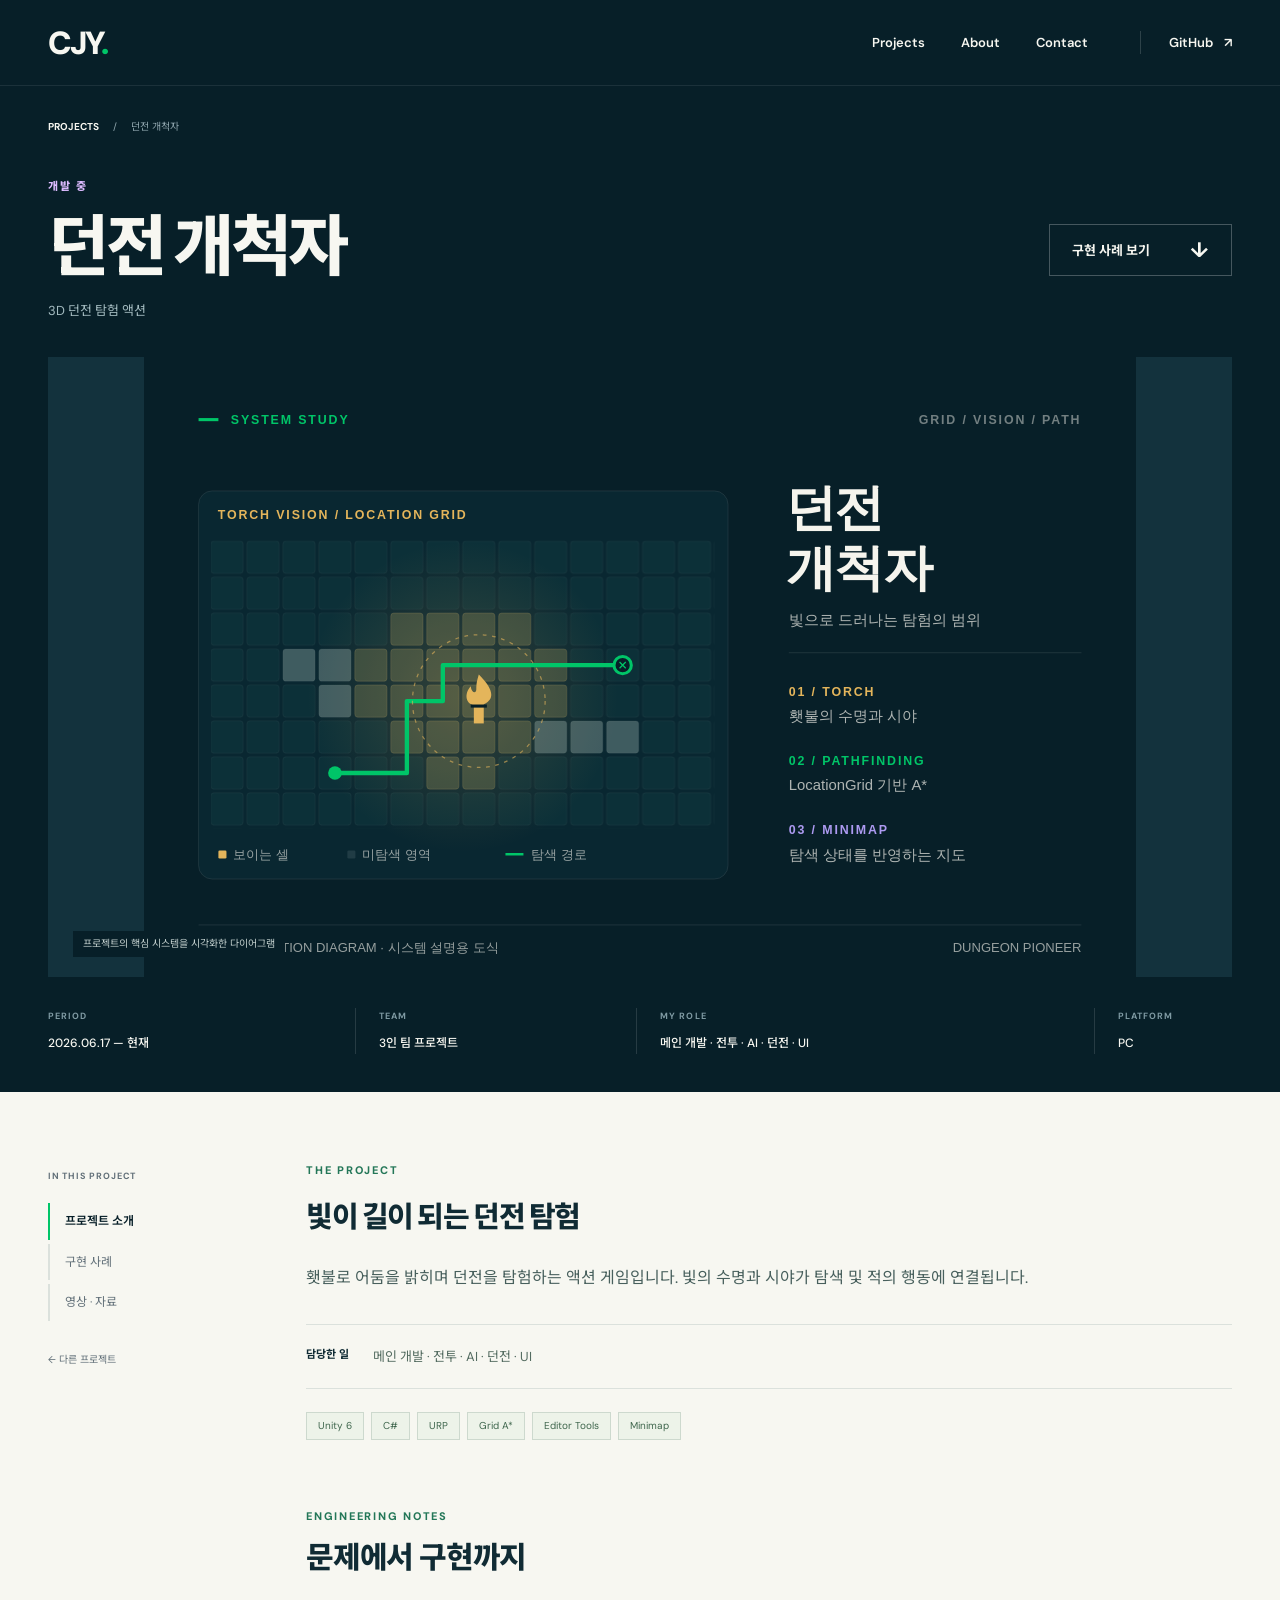
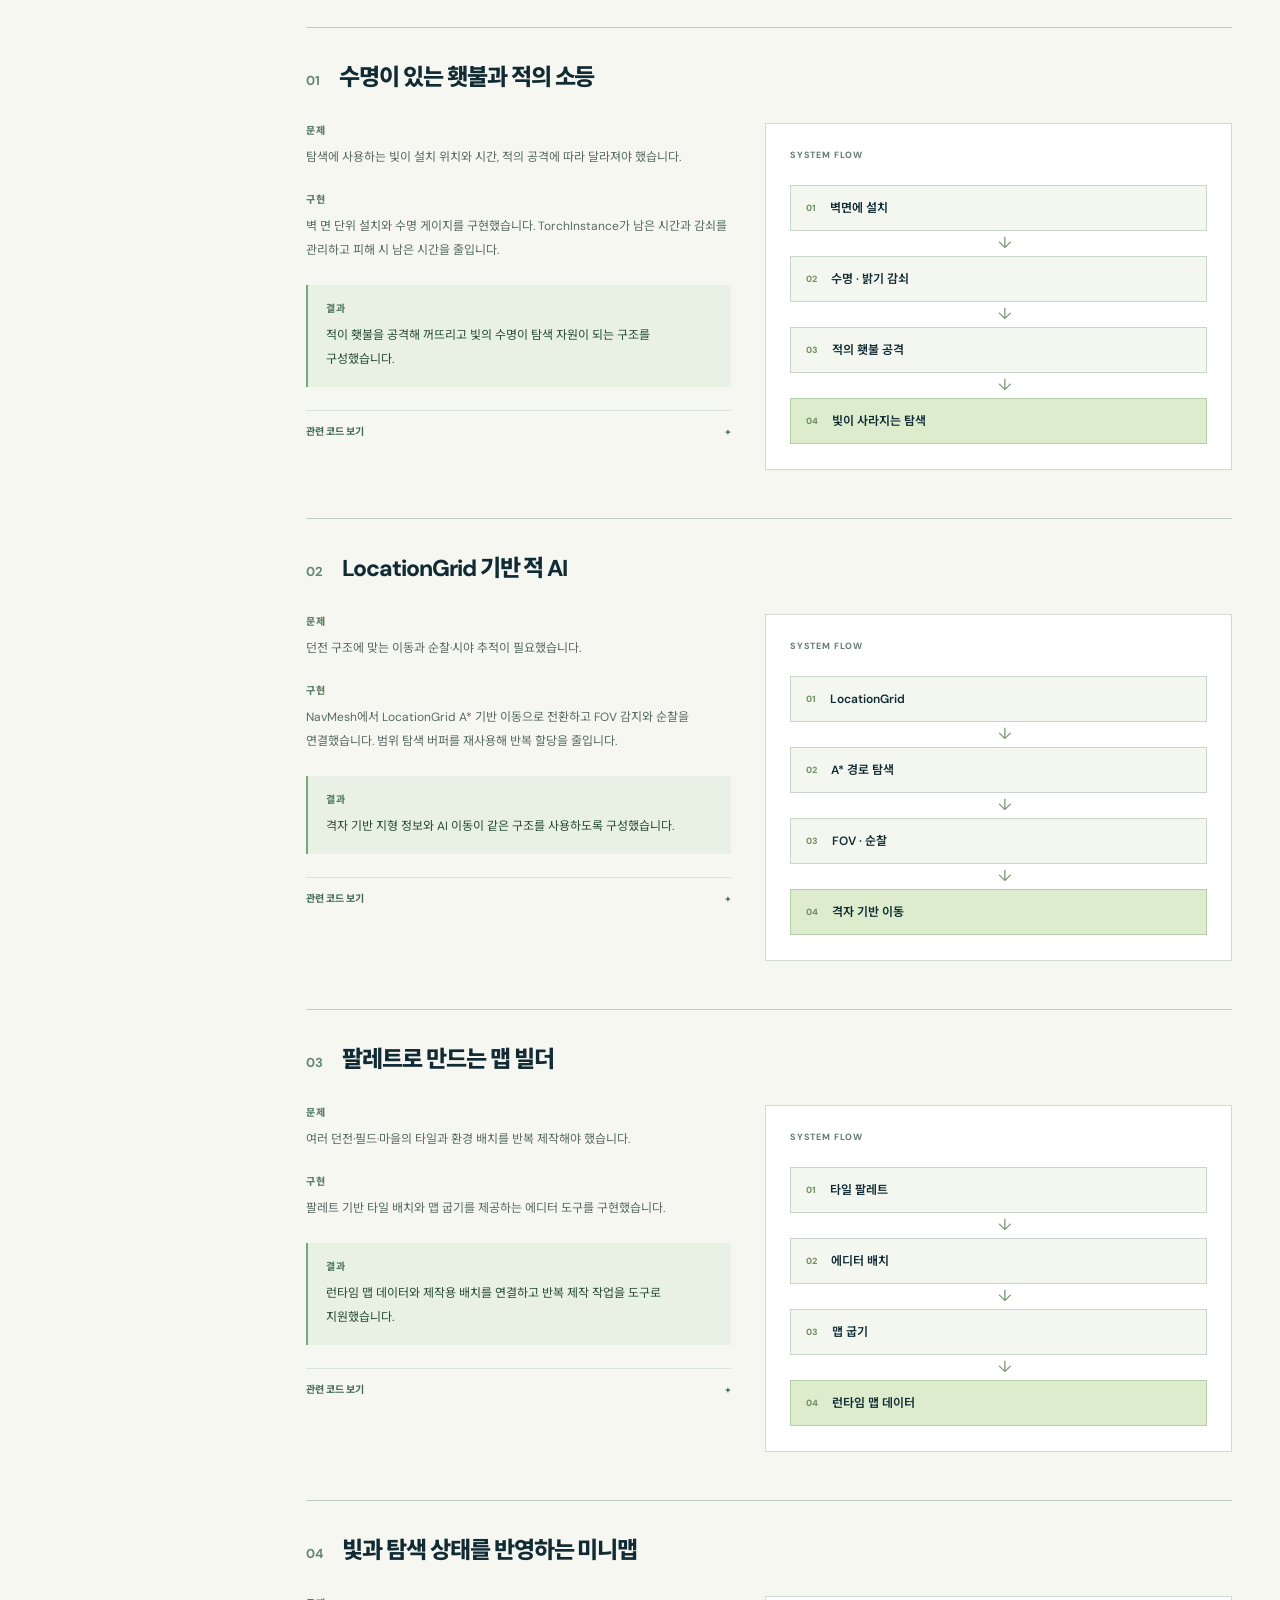
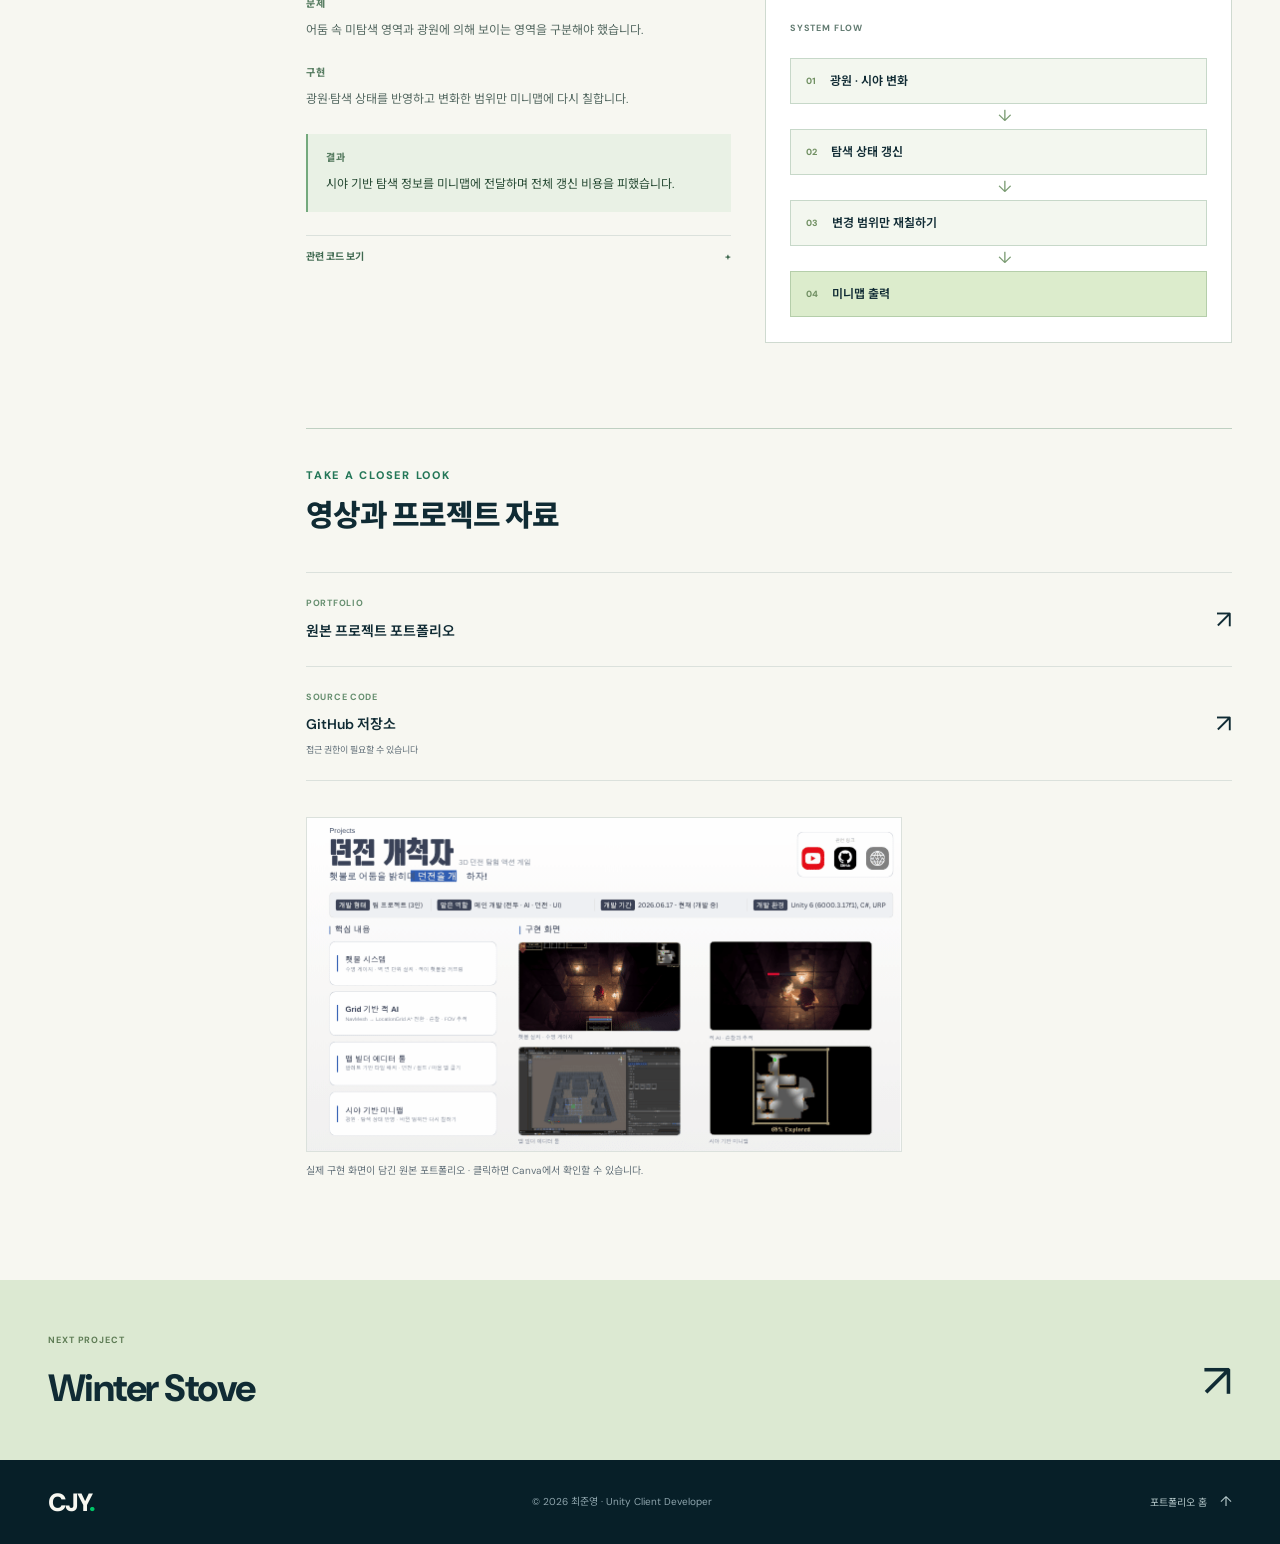
==== projects/dungeon-pioneer.html @ 2d763323 "Publish game client developer portfolio" ====
<!doctype html>
<html lang="ko"><head><meta charset="utf-8"><meta name="viewport" content="width=device-width, initial-scale=1"><meta name="theme-color" content="#071f28"><meta name="description" content="횃불로 어둠을 밝히며 던전을 탐험하는 액션 게임입니다. 빛의 수명과 시야가 탐색 및 적의 행동에 연결됩니다."><title>던전 개척자 · 최준영</title><link rel="icon" type="image/svg+xml" href="../assets/favicon.svg"><link rel="preconnect" href="https://fonts.googleapis.com"><link rel="preconnect" href="https://fonts.gstatic.com" crossorigin><link href="https://fonts.googleapis.com/css2?family=DM+Sans:wght@400;500;600;700;800;900&family=Noto+Sans+KR:wght@400;500;600;700;800;900&display=swap" rel="stylesheet"><link rel="stylesheet" href="../project-detail.css?v=20261012"><script src="../project-detail.js?v=20261012" defer></script></head><body id="top" class="detail-page" style="--project-accent:#ddbbff"><a class="skip-link" href="#main">본문으로 바로가기</a><header class="site-header"><div class="shell header-inner"><a class="brand" href="../index.html" aria-label="최준영 포트폴리오 홈">CJY<span>.</span></a><button class="menu-toggle" aria-label="메뉴 열기" aria-expanded="false" aria-controls="site-nav"><span></span><span></span></button><nav id="site-nav" aria-label="주 메뉴"><a href="../index.html#projects">Projects</a><a href="../index.html#about">About</a><a href="../index.html#contact">Contact</a><a class="nav-external" href="https://github.com/chlwnsdud2025" target="_blank" rel="noopener noreferrer">GitHub <span aria-hidden="true">↗</span></a></nav></div></header><main id="main"><section class="detail-hero"><div class="shell"><div class="breadcrumb"><a href="../index.html#projects">PROJECTS</a><span>/</span><span>던전 개척자</span></div><div class="detail-hero-heading"><div><p class="eyebrow">개발 중</p><h1>던전 개척자</h1><p>3D 던전 탐험 액션</p></div><a class="button button-outline" href="#implementation">구현 사례 보기 <span aria-hidden="true">↓</span></a></div><figure class="detail-system-poster"><img src="../media/projects/dungeon-pioneer/poster.svg" alt="던전 개척자 구현 구조 다이어그램" width="1600" height="1000"><figcaption>프로젝트의 핵심 시스템을 시각화한 다이어그램</figcaption></figure><div class="project-facts"><div><span>PERIOD</span><strong>2026.06.17 — 현재</strong></div><div><span>TEAM</span><strong>3인 팀 프로젝트</strong></div><div><span>MY ROLE</span><strong>메인 개발 · 전투 · AI · 던전 · UI</strong></div><div><span>PLATFORM</span><strong>PC</strong></div></div></div></section>
<div class="shell detail-layout"><aside class="detail-toc"><span>IN THIS PROJECT</span><nav aria-label="프로젝트 목차"><a href="#overview">프로젝트 소개</a><a href="#implementation">구현 사례</a><a href="#resources">영상 · 자료</a></nav><a class="toc-home" href="../index.html#projects">← 다른 프로젝트</a></aside><div class="detail-body"><section class="overview" id="overview"><p class="eyebrow">THE PROJECT</p><h2>빛이 길이 되는 던전 탐험</h2><p class="overview-lead">횃불로 어둠을 밝히며 던전을 탐험하는 액션 게임입니다. 빛의 수명과 시야가 탐색 및 적의 행동에 연결됩니다.</p><div class="overview-role"><span>담당한 일</span><p>메인 개발 · 전투 · AI · 던전 · UI</p></div><div class="tags"><span>Unity 6</span><span>C#</span><span>URP</span><span>Grid A*</span><span>Editor Tools</span><span>Minimap</span></div></section><section id="implementation" class="implementation"><div class="detail-section-title"><p class="eyebrow">ENGINEERING NOTES</p><h2>문제에서 구현까지</h2></div><article class="case-study" id="case-1"><div class="case-heading"><span class="case-number">01</span><h3>수명이 있는 횃불과 적의 소등</h3></div><div class="case-grid"><div class="case-copy"><div><span class="small-heading">문제</span><p>탐색에 사용하는 빛이 설치 위치와 시간, 적의 공격에 따라 달라져야 했습니다.</p></div><div><span class="small-heading">구현</span><p>벽 면 단위 설치와 수명 게이지를 구현했습니다. TorchInstance가 남은 시간과 감쇠를 관리하고 피해 시 남은 시간을 줄입니다.</p></div><div class="case-result"><span class="small-heading">결과</span><p>적이 횃불을 공격해 꺼뜨리고 빛의 수명이 탐색 자원이 되는 구조를 구성했습니다.</p></div><details class="code-sources"><summary>관련 코드 보기 <span>+</span></summary><div><a href="https://github.com/hjune87/Project-DP/blob/main/Project%20DP/Assets/Scripts/Map/TorchInstance.cs" target="_blank" rel="noopener noreferrer">TorchInstance.cs ↗</a><a href="https://github.com/hjune87/Project-DP/blob/main/Project%20DP/Assets/Scripts/Player/State/PlaceTorchState_Player.cs" target="_blank" rel="noopener noreferrer">PlaceTorchState_Player.cs ↗</a><a href="https://github.com/hjune87/Project-DP/blob/main/Project%20DP/Assets/Scripts/UI/Components/TorchGauge.cs" target="_blank" rel="noopener noreferrer">TorchGauge.cs ↗</a></div><p>저장소 접근 권한이 필요할 수 있습니다.</p></details></div><div class="case-visual"><div class="flow-diagram"><span class="diagram-label">SYSTEM FLOW</span><ol><li><span>01</span><strong>벽면에 설치</strong></li><li><span>02</span><strong>수명 · 밝기 감쇠</strong></li><li><span>03</span><strong>적의 횃불 공격</strong></li><li><span>04</span><strong>빛이 사라지는 탐색</strong></li></ol></div></div></div></article><article class="case-study" id="case-2"><div class="case-heading"><span class="case-number">02</span><h3>LocationGrid 기반 적 AI</h3></div><div class="case-grid"><div class="case-copy"><div><span class="small-heading">문제</span><p>던전 구조에 맞는 이동과 순찰·시야 추적이 필요했습니다.</p></div><div><span class="small-heading">구현</span><p>NavMesh에서 LocationGrid A* 기반 이동으로 전환하고 FOV 감지와 순찰을 연결했습니다. 범위 탐색 버퍼를 재사용해 반복 할당을 줄입니다.</p></div><div class="case-result"><span class="small-heading">결과</span><p>격자 기반 지형 정보와 AI 이동이 같은 구조를 사용하도록 구성했습니다.</p></div><details class="code-sources"><summary>관련 코드 보기 <span>+</span></summary><div><a href="https://github.com/hjune87/Project-DP/blob/main/Project%20DP/Assets/Scripts/World/Grid/LocationGrid.cs" target="_blank" rel="noopener noreferrer">LocationGrid.cs ↗</a><a href="https://github.com/hjune87/Project-DP/blob/main/Project%20DP/Assets/Scripts/Actor/GridMover.cs" target="_blank" rel="noopener noreferrer">GridMover.cs ↗</a><a href="https://github.com/hjune87/Project-DP/blob/main/Project%20DP/Assets/Scripts/Actor/GridSearch.cs" target="_blank" rel="noopener noreferrer">GridSearch.cs ↗</a></div><p>저장소 접근 권한이 필요할 수 있습니다.</p></details></div><div class="case-visual"><div class="flow-diagram"><span class="diagram-label">SYSTEM FLOW</span><ol><li><span>01</span><strong>LocationGrid</strong></li><li><span>02</span><strong>A* 경로 탐색</strong></li><li><span>03</span><strong>FOV · 순찰</strong></li><li><span>04</span><strong>격자 기반 이동</strong></li></ol></div></div></div></article><article class="case-study" id="case-3"><div class="case-heading"><span class="case-number">03</span><h3>팔레트로 만드는 맵 빌더</h3></div><div class="case-grid"><div class="case-copy"><div><span class="small-heading">문제</span><p>여러 던전·필드·마을의 타일과 환경 배치를 반복 제작해야 했습니다.</p></div><div><span class="small-heading">구현</span><p>팔레트 기반 타일 배치와 맵 굽기를 제공하는 에디터 도구를 구현했습니다.</p></div><div class="case-result"><span class="small-heading">결과</span><p>런타임 맵 데이터와 제작용 배치를 연결하고 반복 제작 작업을 도구로 지원했습니다.</p></div><details class="code-sources"><summary>관련 코드 보기 <span>+</span></summary><div><a href="https://github.com/hjune87/Project-DP/blob/main/Project%20DP/Assets/Editor/MapBuilderEditor.cs" target="_blank" rel="noopener noreferrer">MapBuilderEditor.cs ↗</a><a href="https://github.com/hjune87/Project-DP/blob/main/Project%20DP/Assets/Scripts/Map/Builder/MapBuilder.cs" target="_blank" rel="noopener noreferrer">MapBuilder.cs ↗</a></div><p>저장소 접근 권한이 필요할 수 있습니다.</p></details></div><div class="case-visual"><div class="flow-diagram"><span class="diagram-label">SYSTEM FLOW</span><ol><li><span>01</span><strong>타일 팔레트</strong></li><li><span>02</span><strong>에디터 배치</strong></li><li><span>03</span><strong>맵 굽기</strong></li><li><span>04</span><strong>런타임 맵 데이터</strong></li></ol></div></div></div></article><article class="case-study" id="case-4"><div class="case-heading"><span class="case-number">04</span><h3>빛과 탐색 상태를 반영하는 미니맵</h3></div><div class="case-grid"><div class="case-copy"><div><span class="small-heading">문제</span><p>어둠 속 미탐색 영역과 광원에 의해 보이는 영역을 구분해야 했습니다.</p></div><div><span class="small-heading">구현</span><p>광원·탐색 상태를 반영하고 변화한 범위만 미니맵에 다시 칠합니다.</p></div><div class="case-result"><span class="small-heading">결과</span><p>시야 기반 탐색 정보를 미니맵에 전달하며 전체 갱신 비용을 피했습니다.</p></div><details class="code-sources"><summary>관련 코드 보기 <span>+</span></summary><div><a href="https://github.com/hjune87/Project-DP/blob/main/Project%20DP/Assets/Scripts/Core/MinimapVisionMap.cs" target="_blank" rel="noopener noreferrer">MinimapVisionMap.cs ↗</a><a href="https://github.com/hjune87/Project-DP/blob/main/Project%20DP/Assets/Scripts/Core/MinimapImageProcessing.cs" target="_blank" rel="noopener noreferrer">MinimapImageProcessing.cs ↗</a><a href="https://github.com/hjune87/Project-DP/blob/main/Project%20DP/Assets/Scripts/Core/MinimapManager.cs" target="_blank" rel="noopener noreferrer">MinimapManager.cs ↗</a><a href="https://github.com/hjune87/Project-DP/blob/main/Project%20DP/Assets/Scripts/TorchFOV.cs" target="_blank" rel="noopener noreferrer">TorchFOV.cs ↗</a></div><p>저장소 접근 권한이 필요할 수 있습니다.</p></details></div><div class="case-visual"><div class="flow-diagram"><span class="diagram-label">SYSTEM FLOW</span><ol><li><span>01</span><strong>광원 · 시야 변화</strong></li><li><span>02</span><strong>탐색 상태 갱신</strong></li><li><span>03</span><strong>변경 범위만 재칠하기</strong></li><li><span>04</span><strong>미니맵 출력</strong></li></ol></div></div></div></article></section><section class="resources" id="resources"><div class="detail-section-title"><p class="eyebrow">TAKE A CLOSER LOOK</p><h2>영상과 프로젝트 자료</h2></div><div class="resource-list"><a class="resource-link" href="https://www.canva.com/d/mzu8Fvwvj8IVG7d" target="_blank" rel="noopener noreferrer"><span><small>PORTFOLIO</small>원본 프로젝트 포트폴리오</span><b aria-hidden="true">↗</b></a><a class="resource-link" href="https://github.com/hjune87/Project-DP" target="_blank" rel="noopener noreferrer"><span><small>SOURCE CODE</small>GitHub 저장소 <em>접근 권한이 필요할 수 있습니다</em></span><b aria-hidden="true">↗</b></a></div><figure class="portfolio-original"><a href="https://www.canva.com/d/mzu8Fvwvj8IVG7d" target="_blank" rel="noopener noreferrer"><img src="../media/projects/dungeon-pioneer/portfolio-page.png" alt="던전 개척자 원본 포트폴리오의 실제 구현 화면과 설명" width="596" height="335" loading="lazy"></a><figcaption>실제 구현 화면이 담긴 원본 포트폴리오 · 클릭하면 Canva에서 확인할 수 있습니다.</figcaption></figure></section></div></div><a class="next-project" href="winter-stove.html"><div class="shell"><span>NEXT PROJECT</span><h2>Winter Stove</h2><span class="next-arrow" aria-hidden="true">↗</span></div></a></main><footer class="footer"><div class="shell footer-inner"><a class="brand" href="../index.html">CJY<span>.</span></a><span>© 2026 최준영 · Unity Client Developer</span><a href="../index.html">포트폴리오 홈 <span aria-hidden="true">↑</span></a></div></footer></body></html>
---- project-detail.css ----
@charset "UTF-8";
:root{--navy:#071f28;--green:#00c568;--lime:#c5e976;--paper:#f7f7f1;--ink:#102b34;--muted:#627079;--line:#dbe1dc;--project-accent:var(--green);--font:'DM Sans','Noto Sans KR',sans-serif}
*{box-sizing:border-box}html{scroll-behavior:smooth;scroll-padding-top:100px}body{margin:0;color:var(--ink);background:var(--paper);font:400 15px/1.8 var(--font);-webkit-font-smoothing:antialiased}a{color:inherit;text-decoration:none}button,input{font:inherit}button,a,input{touch-action:manipulation}button{cursor:pointer}img,video{display:block;max-width:100%}figure,p,h1,h2,h3,h4{margin:0}ul,ol{margin:0;padding:0;list-style:none}em{font-style:normal}::selection{color:var(--navy);background:var(--lime)}:focus-visible{outline:3px solid var(--green);outline-offset:5px}section[id],article[id]{scroll-margin-top:108px}.shell{width:min(1320px,calc(100% - 96px));margin:auto}.eyebrow{font-size:11px;font-weight:800;letter-spacing:.16em;line-height:1.5}.small-heading{display:block;font-size:11px;line-height:1.6;font-weight:800;letter-spacing:.07em}.skip-link{position:fixed;z-index:100;top:12px;left:12px;background:var(--green);color:var(--navy);padding:12px 20px;transform:translateY(-160%)}.skip-link:focus{transform:none}
.site-header{height:86px;background:var(--navy);color:var(--paper);position:sticky;top:0;z-index:30;border-bottom:1px solid #ffffff15}.header-inner{height:100%;display:flex;align-items:center;justify-content:space-between}.brand{font-size:32px;line-height:1;font-weight:900;letter-spacing:-2px}.brand span{color:var(--green)}#site-nav{display:flex;gap:36px;align-items:center}#site-nav a{font-size:13px;font-weight:600;transition:color .2s}#site-nav a:hover{color:var(--lime)}#site-nav .nav-external{margin-left:16px;padding-left:28px;border-left:1px solid #ffffff28}.nav-external span{margin-left:8px}.menu-toggle{display:none;background:none;border:0;width:42px;height:42px;padding:10px}.menu-toggle span{height:2px;background:var(--paper);display:block;margin:6px 0}
.hero{color:var(--paper);background:var(--navy);padding:76px 0 0;position:relative;overflow:hidden}.hero:before{content:'';width:480px;height:480px;position:absolute;left:-380px;top:90px;border:1px solid #00c56825;border-radius:50%;box-shadow:0 0 0 60px #00c56805,0 0 0 120px #00c56804;pointer-events:none}.hero-grid{position:relative;display:grid;grid-template-columns:.88fr 1.12fr;gap:60px;align-items:center}.hero-copy>.eyebrow{display:flex;gap:11px;align-items:center;color:#b9c8ca}.live-dot{display:inline-block;width:6px;height:6px;background:var(--green);border-radius:50%;box-shadow:0 0 0 4px #00c56812}.hero h1{font-size:clamp(36px,3.6vw,56px);line-height:1.32;font-weight:800;letter-spacing:-.065em;margin-top:28px;white-space:nowrap}.hero h1 em{color:var(--lime)}.hero-description{font-size:15px;line-height:1.9;color:#afc2c5;margin-top:28px}.button{display:inline-flex;justify-content:space-between;gap:40px;align-items:center;min-height:52px;font-size:13px;font-weight:700;padding:12px 22px;transition:background .2s,color .2s,transform .2s}.button:hover{transform:translateY(-2px)}.button span{font-size:21px;line-height:1}.button-green{background:var(--green);color:var(--navy)}.button-green:hover{background:var(--lime)}.button-outline{border:1px solid #ffffff40;color:var(--paper)}.button-outline:hover{background:#ffffff10}.hero .button{margin-top:32px}.hero-signature{display:flex;align-items:center;gap:22px;margin-top:40px;color:#90a6ad}.hero-signature strong{font-size:14px;font-weight:600;color:#e5ece8}.hero-signature strong span{font-size:9px;letter-spacing:.12em;font-weight:500;display:block;color:#90a6ad}.hero-signature>span{font-size:11px;border-left:1px solid #ffffff25;padding-left:22px}.hero-showreel{min-width:0}.reel-top,.reel-bottom{display:flex;justify-content:space-between;gap:14px;font-size:10px;font-weight:600;letter-spacing:.08em;color:#aac0c3}.reel-top{margin-bottom:14px}.reel-top>span:first-child{color:var(--paper);display:flex;gap:8px;align-items:center}.reel-top>span:first-child:before{content:'';height:5px;width:5px;background:var(--green)}.video-player{position:relative;background:#061820;aspect-ratio:16/9;overflow:hidden}.video-player video{width:100%;height:100%;object-fit:contain}.hero-showreel .video-player{outline:1px solid #ffffff18;box-shadow:0 25px 75px #00000024}.reel-bottom{margin-top:15px;letter-spacing:.04em;align-items:center;flex-wrap:wrap}.reel-duration{font-size:12px;color:var(--paper);font-variant-numeric:tabular-nums}.reel-duration>span{font-size:9px;color:#8aa3ab;margin-left:7px}.reel-legend{display:flex;align-items:center;gap:7px;font-size:9px;letter-spacing:0}.reel-legend i{width:4px;height:4px;border-radius:50%;background:var(--lime)}.reel-legend i:nth-of-type(2){background:#ffc16e;margin-left:5px}.reel-legend i:nth-of-type(3){background:#f69e82;margin-left:5px}.hero-foot{display:flex;justify-content:space-between;align-items:center;margin-top:65px;padding:24px 0;border-top:1px solid #ffffff17;font-size:9px;font-weight:700;letter-spacing:.15em;color:#8aa3ab}.hero-foot a{color:#b2c2c4}.hero-foot a span{font-size:16px;margin-left:15px}.video-fallback{position:absolute;left:24px;right:24px;bottom:35px;background:var(--navy);color:var(--paper);padding:16px;font-size:13px}.video-fallback a{text-decoration:underline}
.section{padding:108px 0}.section-heading{display:flex;align-items:flex-end;justify-content:space-between;gap:36px;margin-bottom:58px}.section-heading .eyebrow{color:#247758;margin-bottom:20px}.section-heading h2{font-size:43px;line-height:1.36;font-weight:800;letter-spacing:-.05em}.section-heading h2>span{color:#87938f}.section-heading>p{font-size:14px;line-height:1.9;color:var(--muted);padding-bottom:6px}.project-row{display:grid;grid-template-columns:1.33fr 1fr;background:#fff;margin-top:28px;border:1px solid var(--line);min-width:0}.project-visual{position:relative;overflow:hidden;min-width:0;background:var(--navy);display:block}.project-visual>img{width:100%;height:100%;object-fit:cover;min-height:425px;transition:transform .6s}.project-visual:after{content:'';position:absolute;inset:0;background:linear-gradient(180deg,#00172150,transparent 35%,transparent 50%,#001721a0);pointer-events:none}.hover-video{position:absolute;inset:0;width:100%;height:100%;object-fit:cover;opacity:0;transition:opacity .3s}.project-visual.is-playing .hover-video{opacity:1}.project-visual:hover>img{transform:scale(1.035)}.visual-top,.visual-bottom{position:absolute;left:26px;right:26px;color:white;font-size:10px;font-weight:700;letter-spacing:.08em;display:flex;justify-content:space-between;align-items:center;z-index:2}.visual-top{top:24px}.visual-top>span:first-child{background:#071f28aa;padding:6px 10px;font-size:9px;backdrop-filter:blur(8px)}.visual-bottom{bottom:24px;font-size:11px}.visual-bottom>span{display:flex;align-items:center;justify-content:center;border:1px solid #ffffff80;width:42px;height:42px;border-radius:50%;font-size:24px;transition:background .2s}.project-visual:hover .visual-bottom>span{background:var(--project-accent);border-color:var(--project-accent);color:var(--navy)}.project-copy{padding:34px 38px}.project-category{font-size:10px;color:var(--muted);font-weight:600;letter-spacing:.03em}.project-category>span{margin:0 7px;color:#b2bcb6}.project-copy h3{font-size:34px;font-weight:800;letter-spacing:-.04em;line-height:1.3;margin-top:11px}.project-copy h3 a:hover{color:#008a4d}.project-tagline{margin-top:8px;font-weight:600;font-size:13px;letter-spacing:-.015em}.project-summary{font-size:13px;line-height:1.9;color:var(--muted);margin-top:20px;word-break:keep-all}.project-role{padding-top:20px;margin-top:20px;border-top:1px solid var(--line);display:flex;gap:18px;align-items:baseline}.project-role>span{flex-shrink:0;font-size:9px;letter-spacing:.08em;color:var(--muted);font-weight:700}.project-role>p{font-size:12px;line-height:1.75;word-break:keep-all}.highlights{display:flex;gap:6px;flex-wrap:wrap;margin-top:16px}.highlights li{background:#f0f4ee;padding:4px 9px;color:#426151;font-size:10px}.project-bottom{display:flex;align-items:center;justify-content:space-between;margin-top:28px}.mini-metric{display:flex;align-items:center;gap:14px}.mini-metric strong{font-size:34px;line-height:1.2;font-weight:800;letter-spacing:-.04em}.mini-metric>span{font-size:10px;color:var(--muted);max-width:90px;line-height:1.6}.round-link{width:42px;height:42px;border:1px solid var(--line);border-radius:50%;display:grid;place-items:center;font-size:23px;transition:background .2s}.round-link:hover{background:var(--green);border-color:var(--green)}
.more-work{background:#e9eee7;border-top:1px solid var(--line);border-bottom:1px solid var(--line)}.other-grid{display:grid;grid-template-columns:repeat(2,1fr);gap:32px}.other-card{display:block;background:var(--paper);border:1px solid #ced8ce;transition:transform .3s,box-shadow .3s}.other-card:hover{transform:translateY(-5px);box-shadow:0 15px 35px #13323d0b}.other-image{overflow:hidden;aspect-ratio:1.6;background:var(--navy)}.other-image img{width:100%;height:100%;object-fit:cover;transition:transform .6s}.other-card:hover img{transform:scale(1.02)}.other-info{padding:25px 28px 28px}.other-meta{font-size:10px;letter-spacing:.01em;color:var(--muted);display:flex;justify-content:space-between;gap:10px}.other-meta>span{background:#e7eee1;color:#355742;padding:1px 7px}.other-info h3{display:flex;align-items:center;justify-content:space-between;font-size:25px;letter-spacing:-.04em;font-weight:800;line-height:1.3;margin-top:14px}.other-info h3>span{font-size:27px;font-weight:400}.other-info>p:not(.other-meta){margin-top:8px;color:var(--muted);font-size:13px}.other-role{font-size:11px;padding-top:16px;margin-top:18px;border-top:1px solid var(--line);color:#476056}
.about-grid{display:grid;grid-template-columns:.78fr 1.22fr;gap:80px}.about-title .eyebrow{color:#247758}.about-title h2{font-size:36px;letter-spacing:-.05em;line-height:1.45;margin-top:23px}.identity{display:flex;align-items:center;gap:19px;margin-top:38px}.identity-mark{font-size:40px;font-weight:900;letter-spacing:-4px;width:82px;height:82px;display:grid;place-items:center;background:var(--navy);color:var(--paper);position:relative}.identity-mark>span{color:var(--green);position:absolute;right:13px;bottom:3px;font-size:42px}.identity h3{font-size:19px;font-weight:800;letter-spacing:-.02em}.identity p{font-size:11px;color:var(--muted)}.text-link{display:inline-block;font-size:12px;font-weight:600;border-bottom:1px solid #a4b7a7;padding-bottom:6px;margin-top:26px}.text-link>span{margin-left:20px}.about-lead{font-size:17px;line-height:2.05;word-break:keep-all}.principles{display:grid;grid-template-columns:repeat(3,1fr);gap:24px;margin-top:40px;padding-top:27px;border-top:1px solid var(--line)}.principles article>span{font-size:10px;font-weight:700;color:#47895f}.principles h3{font-size:13px;font-weight:700;margin:9px 0 10px;letter-spacing:-.03em}.principles p{font-size:12px;color:var(--muted);line-height:1.9;word-break:keep-all}.background-grid{display:grid;grid-template-columns:1.2fr 1fr;gap:30px;border-top:1px solid var(--line);padding-top:30px;margin-top:38px}.timeline{margin-top:18px}.timeline li+li{margin-top:17px}.timeline li>span{font-size:10px;color:var(--muted)}.timeline h4{font-size:12px;font-weight:700;margin-top:3px}.timeline p{font-size:11px;color:var(--muted);line-height:1.85}.skill-strip{display:flex;gap:35px;align-items:center;border-top:1px solid var(--line);border-bottom:1px solid var(--line);padding:23px 0;margin-top:66px}.skill-strip>span{font-size:10px;font-weight:800;letter-spacing:.09em;white-space:nowrap;color:#247758}.skill-strip>p{font-size:12px;line-height:1.8;color:var(--muted)}
.contact{padding:74px 0;background:var(--lime);color:var(--navy)}.contact-grid{display:grid;grid-template-columns:1fr .85fr;align-items:center;gap:70px}.contact .eyebrow{font-size:9px}.contact h2{font-size:34px;font-weight:800;letter-spacing:-.04em;line-height:1.4;margin:14px 0 10px}.contact p:not(.eyebrow){font-size:12px;color:#476251}.contact-links>a{font-size:clamp(20px,2.3vw,31px);line-height:1.5;font-weight:700;letter-spacing:-.03em;display:flex;justify-content:space-between;border-bottom:1px solid #071f2840;padding-bottom:13px}.contact-links>div{display:flex;gap:28px;font-size:11px;font-weight:700;margin-top:17px}.footer{background:var(--navy);color:var(--paper);padding:29px 0}.footer-inner{display:flex;align-items:center;justify-content:space-between;gap:22px}.footer-inner>.brand{font-size:25px}.footer-inner>span{font-size:10px;color:#8fa5ad}.footer-inner>a:last-child{font-size:10px;color:#b5c8ca}.footer-inner>a:last-child>span{margin-left:10px;font-size:14px}
.detail-hero{background:var(--navy);color:var(--paper);padding:32px 0 38px}.breadcrumb{display:flex;gap:14px;font-size:10px;color:#90a6ae;align-items:center}.breadcrumb a{color:var(--paper);font-weight:700}.breadcrumb a:hover{color:var(--project-accent)}.detail-hero-heading{display:flex;align-items:center;justify-content:space-between;gap:30px;margin:42px 0 34px}.detail-hero-heading .eyebrow{color:var(--project-accent)}.detail-hero-heading h1{font-size:clamp(44px,5.2vw,76px);font-weight:800;letter-spacing:-.05em;line-height:1.2;margin:13px 0 12px}.detail-hero-heading>div>p:last-child{color:#a4bbc0;font-size:13px}.detail-hero>.shell>.video-player{aspect-ratio:16/8;max-height:590px;border:1px solid #ffffff18;background:#031015}.project-facts{display:grid;grid-template-columns:1.1fr 1fr 1.7fr .55fr;margin-top:31px;gap:30px}.project-facts>div{border-left:1px solid #ffffff20;padding-left:23px}.project-facts>div:first-child{border:0;padding:0}.project-facts span{display:block;font-size:9px;font-weight:700;letter-spacing:.12em;color:#7f9aa3;margin-bottom:9px}.project-facts strong{font-size:12px;font-weight:500;line-height:1.75;display:block;word-break:keep-all}.detail-system-poster{background:#13323d;position:relative}.detail-system-poster img{width:100%;max-height:620px;object-fit:contain}.detail-system-poster figcaption{position:absolute;bottom:20px;left:25px;font-size:10px;color:#c3d0ce;background:var(--navy);padding:4px 10px}
.detail-layout{display:grid;grid-template-columns:190px minmax(0,1fr);gap:68px;padding-top:70px;padding-bottom:100px}.detail-toc{position:sticky;top:126px;align-self:start;line-height:1.7}.detail-toc>span{font-size:9px;font-weight:700;letter-spacing:.09em;color:var(--muted)}.detail-toc nav{display:grid;gap:4px;margin-top:16px}.detail-toc nav a{font-size:12px;padding:8px 0;border-left:2px solid var(--line);padding-left:15px;color:var(--muted);transition:color .2s,border-color .2s}.detail-toc nav a:hover,.detail-toc nav a.active{border-color:var(--green);color:var(--navy);font-weight:600}.toc-home{display:block;font-size:10px;color:var(--muted);margin-top:30px}.detail-body{min-width:0}.overview .eyebrow{color:#247758}.overview h2{font-size:29px;font-weight:800;letter-spacing:-.05em;line-height:1.5;margin-top:18px}.overview-lead{font-size:16px;line-height:2;color:#48605d;margin-top:22px;word-break:keep-all;max-width:740px}.overview-role{display:flex;gap:24px;margin-top:30px;padding:20px 0;border-top:1px solid var(--line);border-bottom:1px solid var(--line)}.overview-role>span{font-size:11px;font-weight:700;white-space:nowrap}.overview-role>p{font-size:13px;color:#536b60}.tags{display:flex;gap:7px;flex-wrap:wrap;margin-top:23px}.tags>span{font-size:10px;padding:4px 11px;border:1px solid #cdd9ce;background:#edf3e9;color:#3f664d}.learning{padding-top:27px;font-size:13px;color:var(--muted);line-height:2;word-break:keep-all}.status-note{font-size:12px;color:var(--muted);background:#edf0e9;border-left:2px solid #8aaf8b;padding:15px 20px;margin-top:25px;line-height:1.9}.implementation{margin-top:68px}.detail-section-title{margin-bottom:35px}.detail-section-title .eyebrow{color:#247758}.detail-section-title h2{font-size:30px;font-weight:800;line-height:1.4;letter-spacing:-.04em;margin-top:12px}.case-study{padding-top:32px;border-top:1px solid #bfd0c2;margin-top:48px}.case-heading{display:flex;gap:19px;align-items:baseline;margin-bottom:29px}.case-number{font-size:13px;font-weight:700;color:#64886e}.case-heading h3{font-size:23px;font-weight:800;letter-spacing:-.045em;line-height:1.5}.case-grid{display:grid;grid-template-columns:1fr 1.1fr;gap:34px;align-items:start}.case-copy>div+div{margin-top:23px}.case-copy .small-heading{font-size:10px;color:#597e63;margin-bottom:6px}.case-copy p{font-size:12px;line-height:2;color:#566a63;word-break:keep-all}.case-copy .case-result{padding:16px 18px;background:#e9f1e5;border-left:2px solid #74a97d}.case-result p{color:#284b35}.case-visual{min-width:0}.case-image{background:#fff;border:1px solid var(--line);padding:12px}.case-image img{width:100%}.case-image figcaption,.entry-flow figcaption{font-size:9px;color:var(--muted);margin-top:10px;line-height:1.8}.measurement-note{font-size:9px;color:var(--muted);line-height:1.9;margin-top:13px}.measurement-note strong{display:block;color:#597e63;margin-bottom:4px}.code-sources{border-top:1px solid var(--line);margin-top:23px;padding-top:12px}.code-sources summary{cursor:pointer;display:flex;justify-content:space-between;font-size:10px;color:#3f6950;font-weight:700;list-style:none}.code-sources summary::-webkit-details-marker{display:none}.code-sources[open] summary>span{transform:rotate(45deg)}.code-sources>div{display:flex;flex-direction:column;gap:8px;padding-top:14px}.code-sources a{font-size:10px;overflow-wrap:anywhere;text-decoration:underline;text-underline-offset:3px}.code-sources>p{font-size:9px;margin-top:12px;color:#83918a}
.diagram-label{display:block;font-size:9px;color:#627b71;font-weight:700;letter-spacing:.1em;line-height:1.5;margin-bottom:22px}.diagram-panel,.flow-diagram{border:1px solid #cfdad0;background:#fff;padding:25px 24px}.flow-diagram ol{display:grid}.flow-diagram li{position:relative;display:flex;gap:14px;align-items:center;padding:13px 15px;border:1px solid #c7d8c9;background:#f3f7ef;margin-bottom:25px}.flow-diagram li:last-child{margin:0;background:#dceccc;border-color:#b5ceaa}.flow-diagram li:not(:last-child):after{content:'↓';position:absolute;left:50%;top:100%;height:25px;line-height:25px;font-size:16px;color:#7a9b72}.flow-diagram li>span{font-size:9px;color:#719063;font-weight:800}.flow-diagram li>strong{font-size:12px;line-height:1.5;font-weight:600}.diagram-note{font-size:10px;color:#65816b;line-height:1.8;margin-top:22px;padding-top:13px;border-top:1px solid #dce5da}.entry-flow{border:1px solid var(--line);background:#fff;padding:20px;display:grid;grid-template-columns:1fr 1.2fr;gap:22px}.entry-flow>div>div+div{margin-top:20px}.entry-flow span{display:block;font-size:10px;font-weight:700;margin-bottom:7px}.entry-flow img{width:100%;border:1px solid #dce3d9;object-fit:contain}.entry-destination{display:flex;flex-direction:column;justify-content:space-between;border-left:1px dashed #b8caaa;padding-left:20px}.entry-flow figcaption{grid-column:1/-1;margin-top:0}.match-stage{display:flex;align-items:center;gap:14px;border-bottom:1px solid #e1e7dc;padding:13px 0}.match-stage>span{background:#e9f3df;width:31px;height:31px;display:grid;place-items:center;font-size:10px;color:#65874d}.match-stage strong{font-size:12px}.match-stage p{font-size:10px;color:var(--muted)}.match-stage small{margin-left:auto;font-size:10px;color:#718b6c}.pixel-preview{display:grid;grid-template-columns:repeat(12,1fr);gap:3px;width:174px;margin:0 auto 25px}.pixel-preview i{display:block;aspect-ratio:1;background:#edf1e8}.pixel-preview i.painted{background:#aaca6e}.paint-layers{display:flex;gap:7px;justify-content:center;align-items:center}.paint-layers div{background:#f3f6ef;border:1px solid #dbe6d3;padding:10px 8px;text-align:center;min-width:0}.paint-layers strong{font-size:9px;display:block}.paint-layers div>span{font-size:8px;color:#81947c;display:block;margin-top:5px}.paint-layers>span{color:#80936e;font-size:13px}.latency-track{display:grid;grid-template-columns:42px 1fr;gap:12px;margin-top:25px;align-items:center}.latency-track>span{font-size:8px;font-weight:700;color:#7b9086}.latency-track>div{border-top:1px solid #b9cdb5;display:flex;justify-content:space-between;height:16px;margin:8px}.latency-track i{height:10px;width:10px;background:#a1c271;border-radius:50%;margin-top:-5px}.latency-track small{grid-column:2;font-size:9px;color:#72896d;margin-top:-10px}.latency-track.server>div i:nth-child(2){transform:translateX(-24px);background:#eec982}.formula{background:var(--navy);color:var(--paper);padding:16px 15px;margin-top:25px}.formula span{display:block;font-size:8px;color:#97b3a0;margin-bottom:8px}.formula code{font-size:10px;white-space:normal;overflow-wrap:anywhere}.bench-row{margin-top:20px}.bench-row>div:first-child{display:flex;justify-content:space-between;align-items:center;margin-bottom:9px}.bench-row strong{font-size:11px}.bench-row>div:first-child>span{font-size:15px;font-weight:800;color:#287348}.bench-bar{position:relative;background:#ccd6cc;height:24px;width:var(--bar-width);min-width:6px;margin-top:5px}.bench-bar>span{position:absolute;left:9px;top:3px;font-size:10px;color:#5d705e;white-space:nowrap;line-height:1.6}.bench-bar.after{background:#5e9d69;height:18px}.bench-bar.after>span{left:calc(100% + 8px);top:1px;color:#296b3d;font-weight:700}.bench-legend{display:flex;gap:20px;margin-top:22px;font-size:8px;color:#748674}.bench-legend span{display:flex;gap:6px;align-items:center}.bench-legend i{width:7px;height:7px;background:#ccd6cc}.bench-legend span:last-child i{background:#5e9d69}.interface{width:60%;padding:14px;border:1px solid #a4c292;background:#e9f3df;text-align:center;margin:auto;font-size:14px;font-weight:700}.class-branches{display:grid;grid-template-columns:1fr 1fr;gap:18px;margin-top:36px}.class-branches>div{position:relative;border:1px solid #cbdac2;padding:17px 12px}.class-branches>div:before{content:'↑';position:absolute;top:-34px;left:45%;color:#7b9a6d}.class-branches strong{font-size:13px;font-weight:700}.class-branches p{font-size:10px;color:#6d8468;margin-top:10px;line-height:2}
.detail-gallery,.resources{margin-top:85px;padding-top:38px;border-top:1px solid #bfd0c2}.gallery-grid{display:grid;grid-template-columns:1fr 1fr;gap:26px}.gallery-grid figure{min-width:0}.gallery-grid a{display:block;overflow:hidden;background:var(--navy)}.gallery-grid img{width:100%;aspect-ratio:16/9;object-fit:cover;transition:transform .3s}.gallery-grid a:hover img{transform:scale(1.025)}.gallery-grid figcaption{font-size:10px;line-height:1.8;color:var(--muted);margin-top:10px;display:flex;gap:13px}.gallery-grid figcaption>span{color:#87a082;font-size:9px}.resource-list{border-top:1px solid var(--line)}.resource-link{padding:22px 0;border-bottom:1px solid var(--line);display:flex;justify-content:space-between;align-items:center;gap:20px;transition:padding .2s}.resource-link:hover{padding-left:10px;padding-right:10px;background:#eef2e9}.resource-link small{display:block;font-size:9px;letter-spacing:.08em;color:#678f70;font-weight:700;margin-bottom:7px}.resource-link span{font-size:14px;font-weight:600}.resource-link em{display:block;font-size:9px;font-weight:400;color:var(--muted);margin-top:5px}.resource-link b{font-size:25px;font-weight:400}.full-video{margin-top:40px}.full-video h3{font-size:18px;font-weight:700}.full-video>p{font-size:12px;color:var(--muted);margin:8px 0 20px}.full-video .video-player{border:1px solid var(--line)}.next-project{display:block;background:#dce9d2;padding:45px 0;transition:background .2s}.next-project:hover{background:var(--lime)}.next-project>.shell{position:relative}.next-project>.shell>span:first-child{font-size:9px;letter-spacing:.1em;font-weight:700;color:#5e7c55}.next-project h2{font-size:38px;font-weight:800;letter-spacing:-.04em;line-height:1.4;margin-top:10px;padding-right:70px}.next-arrow{position:absolute;right:0;top:14px;font-size:47px}
.portfolio-original{margin-top:36px;max-width:596px}.portfolio-original img{width:100%;border:1px solid var(--line)}.portfolio-original figcaption{font-size:10px;color:var(--muted);line-height:1.8;margin-top:10px}.reveal{opacity:1;transform:none}.js-motion .reveal{transition:opacity .65s,transform .65s}.js-motion .reveal:not(.is-visible){opacity:0;transform:translateY(20px)}
@media(min-width:1600px){.shell{width:min(1400px,calc(100% - 140px))}.hero-grid{gap:75px}.hero h1{font-size:60px}.project-copy{padding:42px 46px}.project-summary{font-size:14px}.project-visual>img{min-height:450px}}
@media(max-width:1150px){.shell{width:calc(100% - 64px)}.hero-grid{gap:35px;grid-template-columns:.85fr 1.15fr}.hero h1{font-size:39px}.hero-signature{gap:14px}.hero-signature>span{padding-left:14px;font-size:10px}.reel-legend{display:none}.project-copy{padding:28px}.project-copy h3{font-size:29px}.project-tagline{font-size:12px}.project-summary{font-size:12px}.about-grid{gap:48px;grid-template-columns:.8fr 1.2fr}.about-title h2{font-size:30px}.principles{gap:16px}.principles h3{font-size:12px}.detail-layout{gap:35px;grid-template-columns:150px minmax(0,1fr)}.case-grid{gap:24px;grid-template-columns:1fr 1fr}.entry-flow{padding:12px;gap:13px}.entry-destination{padding-left:12px}.diagram-panel,.flow-diagram{padding:20px 17px}.paint-layers{flex-wrap:wrap}.case-heading h3{font-size:21px}}
@media(max-width:900px){.hero{padding-top:52px}.hero-grid{grid-template-columns:1fr;gap:40px}.hero h1{font-size:52px}.hero-copy{position:relative}.hero-description{margin-top:20px}.hero-signature{position:absolute;right:0;bottom:4px;display:block}.hero-signature>span{border:0;padding:0;margin-top:6px}.hero .button{margin-top:23px}.hero-showreel{max-width:none}.reel-legend{display:flex}.hero-foot{margin-top:36px}.section{padding:75px 0}.section-heading h2{font-size:36px}.section-heading>p{font-size:12px}.project-row{grid-template-columns:1fr 1fr}.project-copy{padding:25px}.project-copy h3{font-size:27px}.project-summary{margin-top:15px}.project-role{display:block;padding-top:15px;margin-top:15px}.project-role>p{margin-top:5px;font-size:11px}.mini-metric strong{font-size:28px}.mini-metric>span{font-size:9px}.highlights{gap:4px}.highlights li{font-size:9px;padding:3px 6px}.project-bottom{margin-top:20px}.about-grid{grid-template-columns:1fr;gap:38px}.about-title{display:grid;grid-template-columns:1.2fr 1fr;align-items:center}.about-title>.eyebrow{grid-column:1/-1}.about-title h2{grid-column:1;margin-top:17px;font-size:34px}.identity{grid-column:2;grid-row:2;margin:0;padding-left:25px}.about-title>.text-link{grid-column:2;margin-left:25px;margin-top:7px;justify-self:start}.about-content{border-top:1px solid var(--line);padding-top:26px}.principles{gap:30px}.about-lead{font-size:16px}.contact-grid{gap:40px}.contact h2{font-size:28px}.contact-links>a{font-size:21px}.detail-layout{grid-template-columns:1fr;gap:38px;padding-top:34px}.detail-toc{position:static;display:flex;justify-content:space-between;border-bottom:1px solid var(--line);padding-bottom:19px;align-items:center}.detail-toc>span,.toc-home{display:none}.detail-toc nav{margin:0;display:flex;gap:25px;flex-wrap:wrap}.detail-toc nav a{padding:0;border:0}.detail-toc nav a.active{color:#248444}.case-grid{grid-template-columns:1fr 1fr;gap:30px}.detail-hero>.shell>.video-player{aspect-ratio:16/9}.project-facts{grid-template-columns:1fr 1fr;gap:24px}.project-facts>div:nth-child(3){padding-left:0;border:0}.detail-hero-heading h1{font-size:56px}.detail-system-poster figcaption{position:static;padding:10px 20px}}
@media(max-width:650px){html{scroll-padding-top:82px}section[id],article[id]{scroll-margin-top:84px}.shell{width:calc(100% - 40px)}.site-header{height:68px}.brand{font-size:28px}.menu-toggle{display:block}#site-nav{position:absolute;top:68px;left:0;right:0;display:none;flex-direction:column;align-items:stretch;gap:0;padding:12px 20px 20px;background:var(--navy);border-bottom:1px solid #ffffff20;box-shadow:0 15px 30px #0002}#site-nav.open{display:flex}#site-nav a{padding:12px 0;font-size:14px}#site-nav .nav-external{border:0;margin:0;padding:12px 0}.hero{padding-top:40px}.hero h1{font-size:clamp(30px,7.7vw,47px);margin-top:21px;letter-spacing:-.06em}.hero-description{font-size:12px;margin-top:20px}.hero .eyebrow{font-size:9px;letter-spacing:.13em}.hero .button{font-size:11px;min-height:46px;gap:26px;padding:9px 16px;margin-top:25px}.hero-signature{position:static;display:flex;gap:20px;margin-top:28px}.hero-signature strong{font-size:12px}.hero-signature strong span{font-size:8px}.hero-signature>span{border-left:1px solid #ffffff25;padding-left:20px;margin:0;font-size:9px}.hero-grid{gap:32px}.reel-top{font-size:8px;margin-bottom:10px}.reel-bottom{margin-top:11px}.reel-legend{gap:5px;font-size:8px}.reel-duration{font-size:10px}.reel-duration>span{display:none}.hero-foot{font-size:7px;letter-spacing:.1em;padding:19px 0;margin-top:26px}.hero-foot a span{margin-left:7px}.section{padding:58px 0}.section-heading{display:block;margin-bottom:30px}.section-heading .eyebrow{font-size:9px;margin-bottom:15px}.section-heading h2{font-size:31px}.section-heading>p{font-size:11px;margin-top:18px}.project-row{grid-template-columns:1fr;margin-top:24px}.project-visual{aspect-ratio:16/10}.project-visual>img{min-height:0;height:100%;object-fit:cover}.visual-top{top:15px}.visual-top,.visual-bottom{left:17px;right:17px;font-size:8px}.visual-top>span:first-child{font-size:7px;padding:4px 7px}.visual-bottom{bottom:15px;font-size:9px}.visual-bottom>span{width:34px;height:34px;font-size:20px}.project-copy{padding:25px}.project-copy h3{font-size:30px}.project-category{font-size:9px}.project-tagline{font-size:12px}.project-summary{font-size:12px}.project-role{display:flex;align-items:baseline;gap:17px;margin-top:17px;padding-top:17px}.project-role>p{font-size:11px;margin:0}.highlights{gap:5px;margin-top:14px}.highlights li{font-size:9px;padding:4px 7px}.mini-metric strong{font-size:32px}.mini-metric>span{font-size:9px;max-width:none}.project-bottom{margin-top:22px}.round-link{width:36px;height:36px;font-size:20px}.other-grid{grid-template-columns:1fr;gap:24px}.other-info{padding:21px 24px 23px}.other-info h3{font-size:25px}.other-meta{font-size:9px}.other-info>p:not(.other-meta){font-size:12px}.other-role{font-size:10px}.about-title{display:block}.about-title h2{font-size:29px}.identity{margin-top:25px;padding:0}.identity-mark{width:65px;height:65px;font-size:34px}.identity-mark>span{font-size:35px;right:8px;bottom:-3px}.identity h3{font-size:17px}.about-title>.text-link{margin-left:0;margin-top:22px;font-size:11px}.about-grid{gap:27px}.about-lead{font-size:14px;line-height:2}.principles{grid-template-columns:1fr;gap:20px;margin-top:24px;padding-top:22px}.principles article{display:grid;grid-template-columns:25px 1fr;gap:0 12px}.principles article>span{padding-top:3px}.principles h3{margin:0;font-size:13px}.principles p{grid-column:2;font-size:11px;margin-top:6px}.background-grid{grid-template-columns:1fr;gap:28px;margin-top:25px}.timeline{margin-top:14px}.skill-strip{display:block;margin-top:38px;padding:20px 0}.skill-strip p{font-size:11px;margin-top:11px;line-height:2}.contact{padding:46px 0}.contact-grid{grid-template-columns:1fr;gap:27px}.contact h2{font-size:28px}.contact .eyebrow{font-size:8px}.contact p:not(.eyebrow){font-size:11px}.contact-links>a{font-size:24px}.contact-links>div{font-size:10px;margin-top:15px}.footer{padding:23px 0}.footer-inner{gap:16px;flex-wrap:wrap}.footer-inner>span{font-size:8px;order:3;width:100%}.footer-inner>a:last-child{margin-left:auto;font-size:9px}.detail-hero{padding-top:23px;padding-bottom:28px}.breadcrumb{font-size:9px;gap:9px}.detail-hero-heading{display:block;margin:29px 0 26px}.detail-hero-heading h1{font-size:40px;letter-spacing:-.05em;overflow-wrap:anywhere}.detail-hero-heading>div>p:last-child{font-size:11px}.detail-hero-heading .eyebrow{font-size:9px}.detail-hero-heading>.button{font-size:10px;min-height:40px;padding:8px 13px;margin-top:21px;gap:23px}.project-facts{gap:20px 18px;margin-top:23px}.project-facts>div{padding-left:14px}.project-facts span{font-size:8px;margin-bottom:6px}.project-facts strong{font-size:10px}.detail-system-poster figcaption{font-size:8px;padding:9px 13px}.detail-layout{padding-top:23px;padding-bottom:55px;gap:30px}.detail-toc nav{gap:19px}.detail-toc nav a{font-size:10px}.overview .eyebrow{font-size:9px}.overview h2{font-size:24px;margin-top:14px}.overview-lead{font-size:13px;line-height:2;margin-top:16px}.overview-role{gap:20px;padding:16px 0;margin-top:20px}.overview-role>span{font-size:10px}.overview-role>p{font-size:11px}.tags{gap:5px;margin-top:17px}.tags>span{font-size:9px;padding:3px 8px}.learning{font-size:11px;padding-top:19px}.status-note{font-size:10px;padding:12px 15px;margin-top:20px}.implementation{margin-top:43px}.detail-section-title{margin-bottom:25px}.detail-section-title .eyebrow{font-size:9px}.detail-section-title h2{font-size:25px;margin-top:9px}.case-study{margin-top:33px;padding-top:23px}.case-heading{gap:12px;margin-bottom:20px}.case-number{font-size:11px}.case-heading h3{font-size:19px}.case-grid{grid-template-columns:1fr;gap:24px}.case-copy p{font-size:12px}.case-copy>div+div{margin-top:17px}.case-copy .case-result{padding:13px 15px}.code-sources{margin-top:17px}.diagram-panel,.flow-diagram{padding:23px}.entry-flow{padding:17px;gap:19px}.entry-destination{padding-left:18px}.entry-flow span{font-size:9px}.paint-layers{flex-wrap:nowrap}.paint-layers strong{font-size:10px}.formula code{font-size:11px}.detail-gallery,.resources{margin-top:50px;padding-top:27px}.gallery-grid{gap:21px;grid-template-columns:1fr}.gallery-grid figcaption{font-size:10px}.resource-link{padding:18px 0}.resource-link span{font-size:12px}.resource-link small{font-size:8px}.full-video{margin-top:30px}.full-video h3{font-size:16px}.full-video>p{font-size:10px}.next-project{padding:33px 0}.next-project h2{font-size:31px}.next-arrow{font-size:37px;top:18px}.next-project>.shell>span:first-child{font-size:8px}}
@media(prefers-reduced-motion:reduce){html{scroll-behavior:auto}*,*:before,*:after{animation-duration:.01ms!important;transition-duration:.01ms!important}.js-motion .reveal:not(.is-visible){opacity:1;transform:none}}
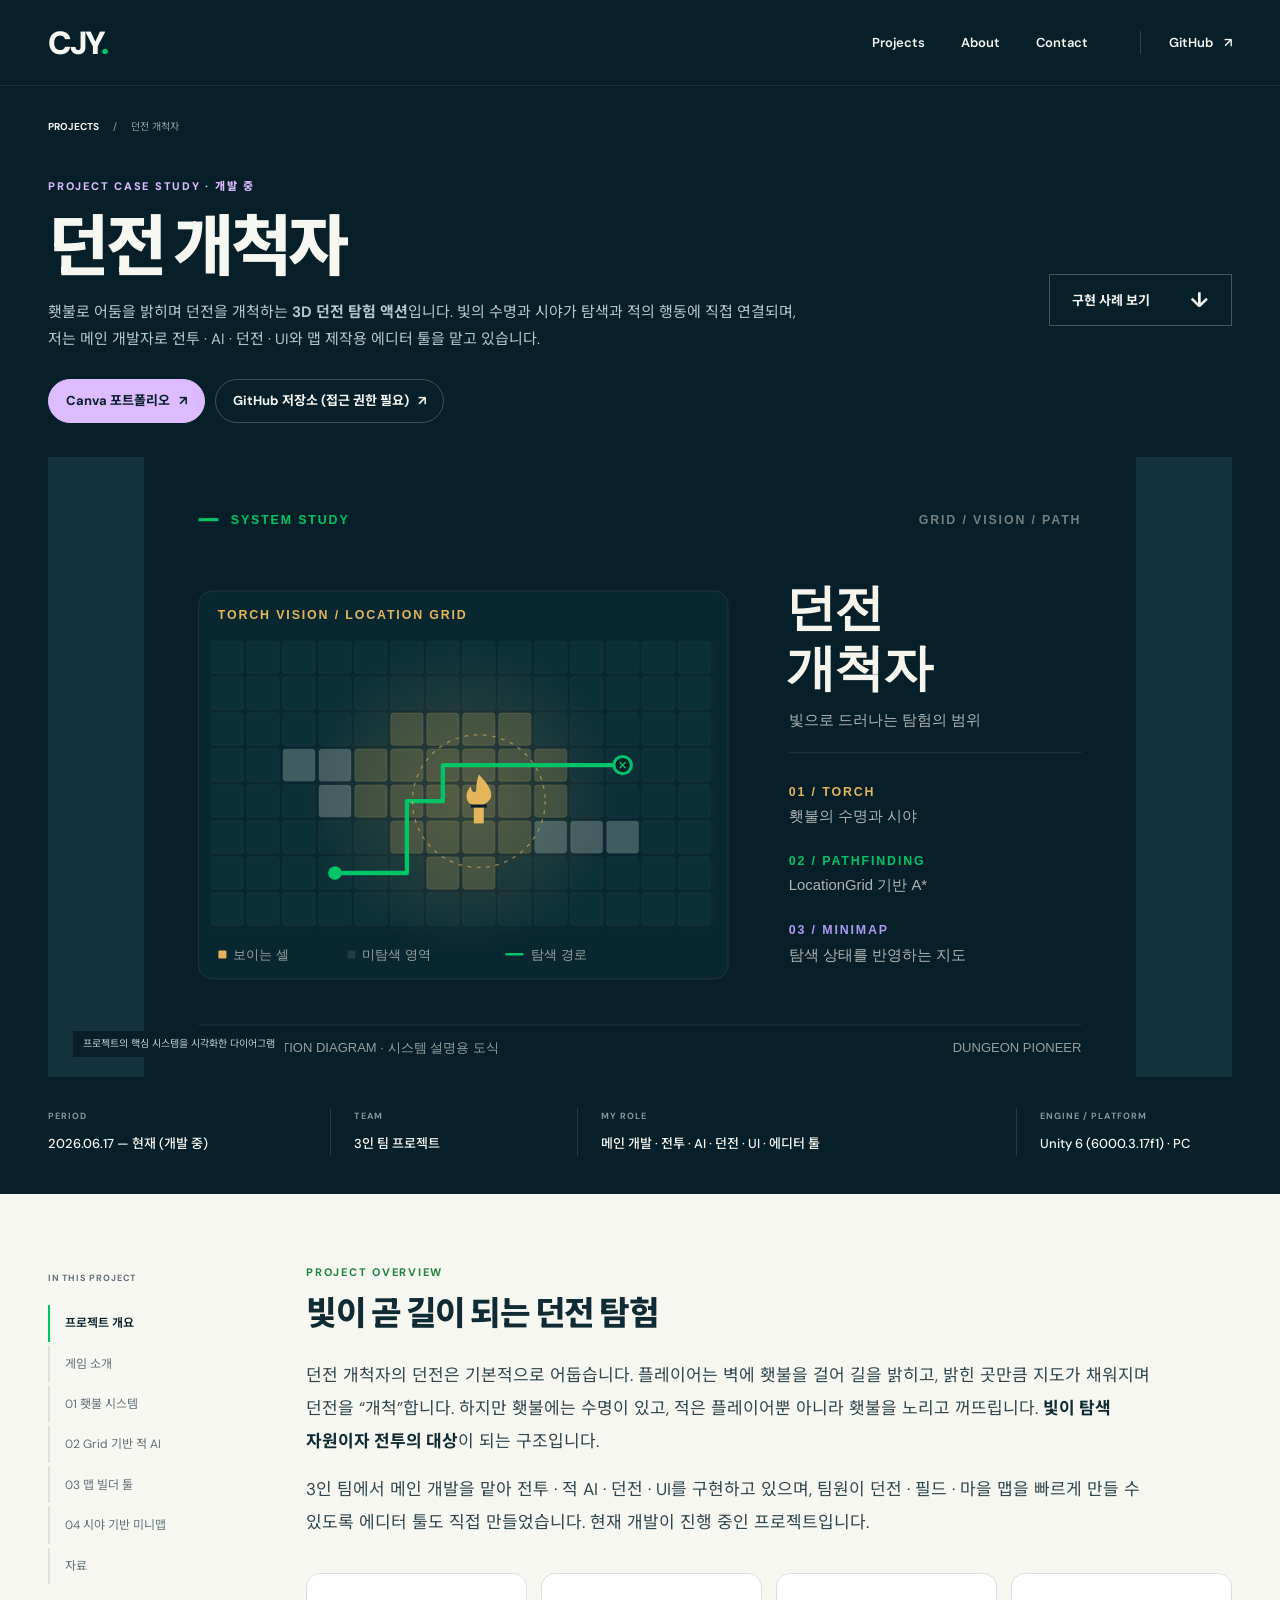
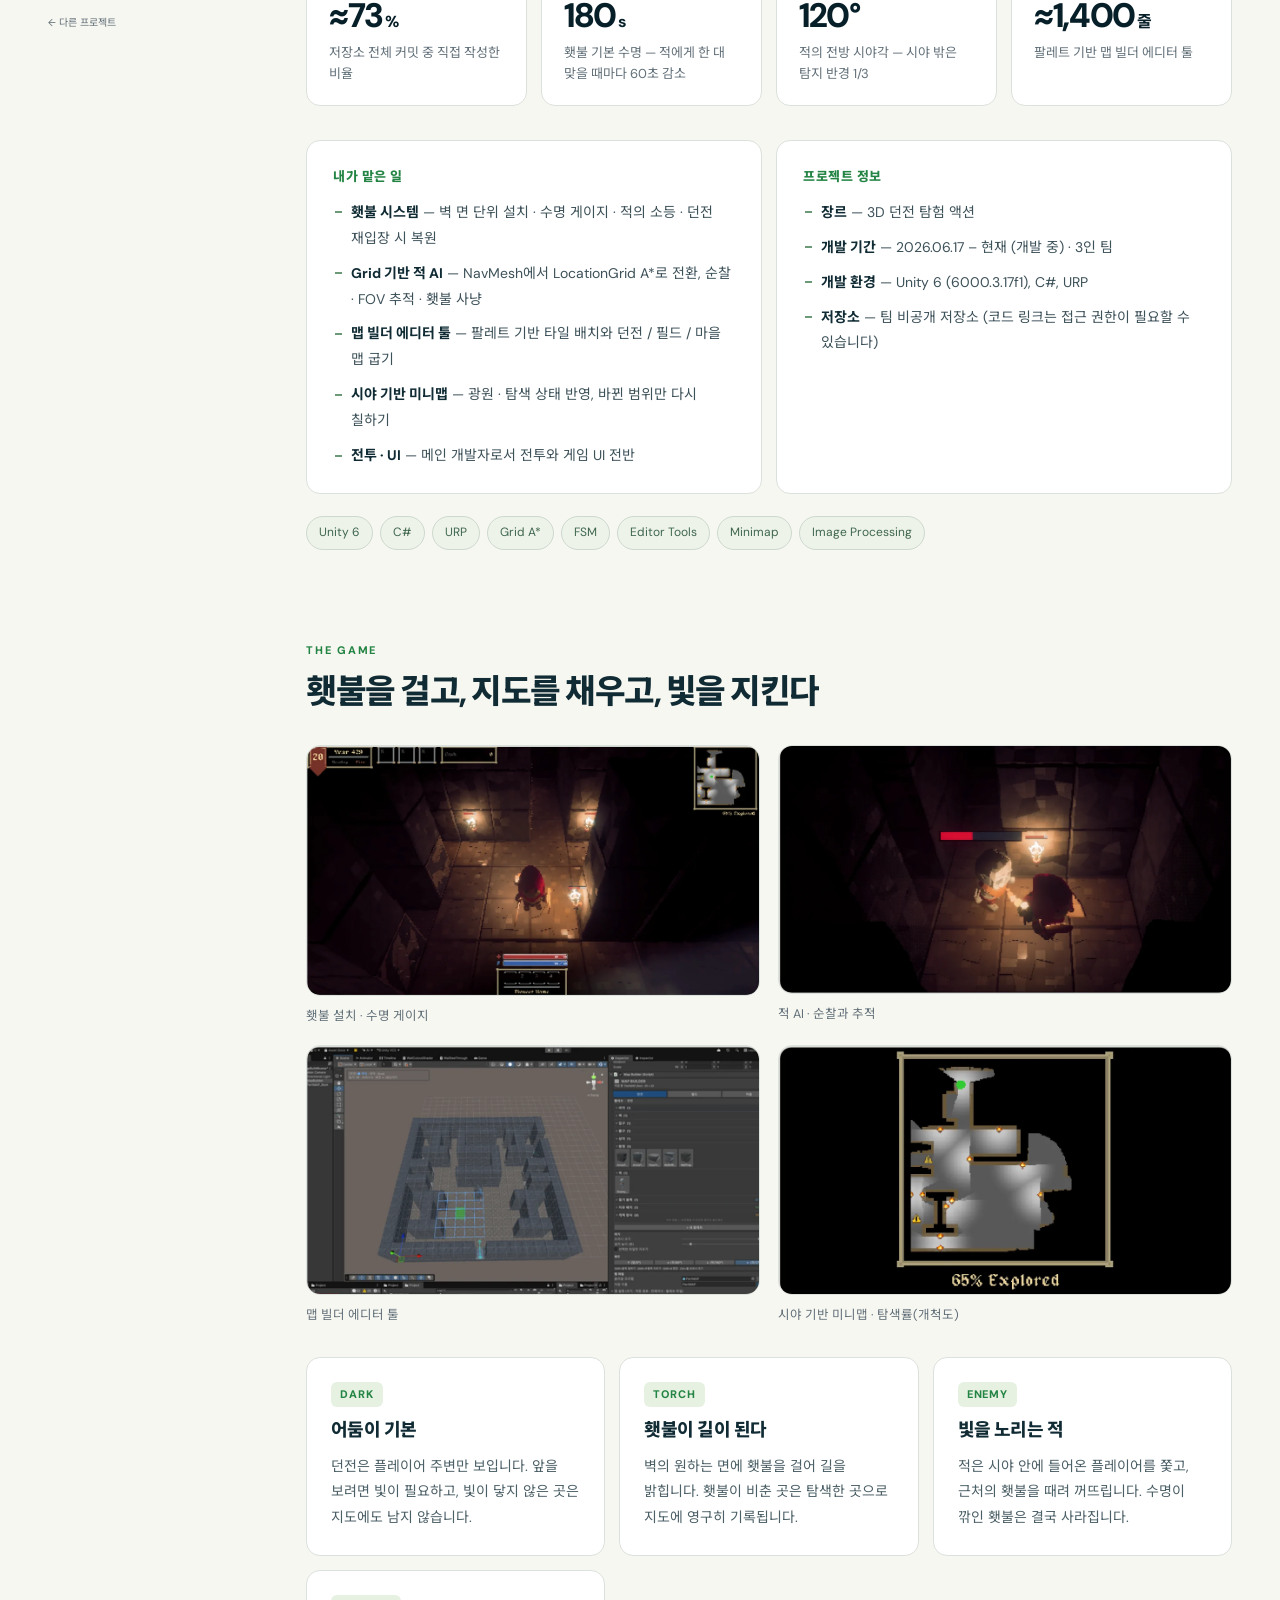
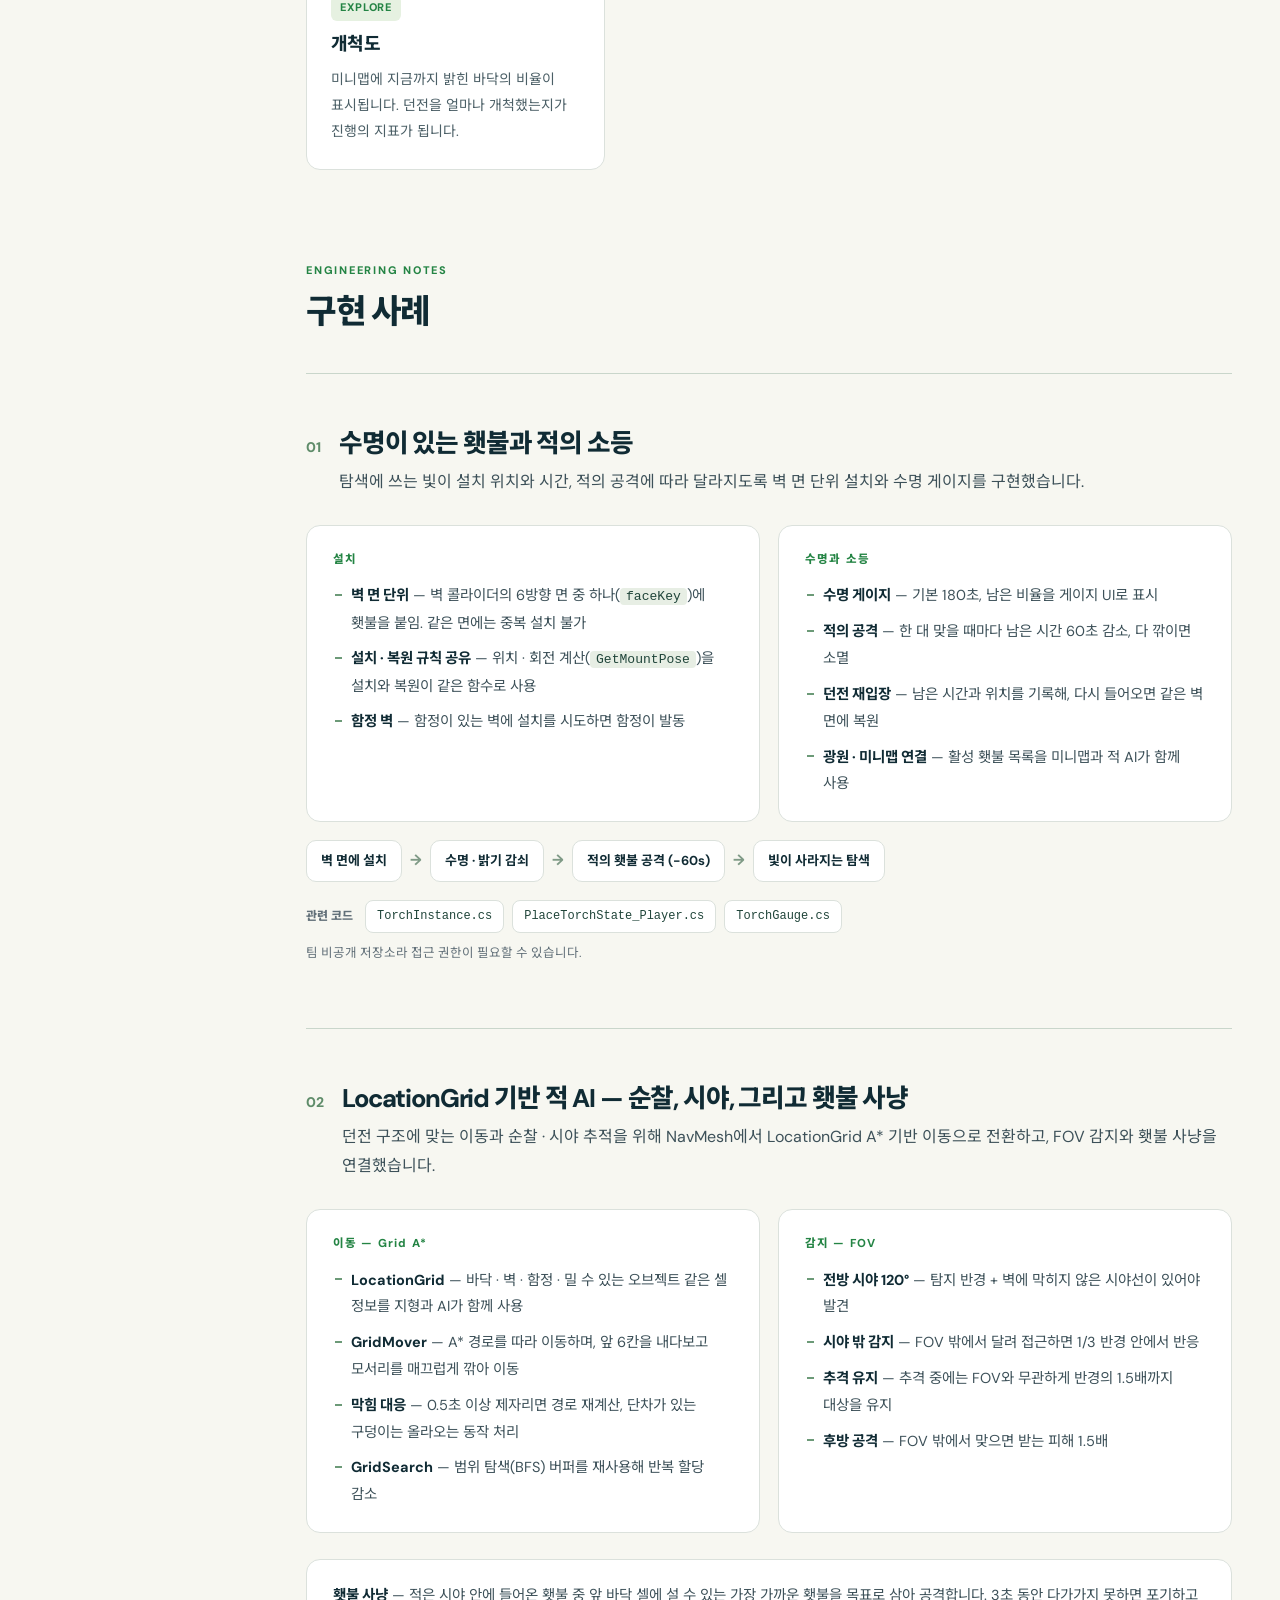
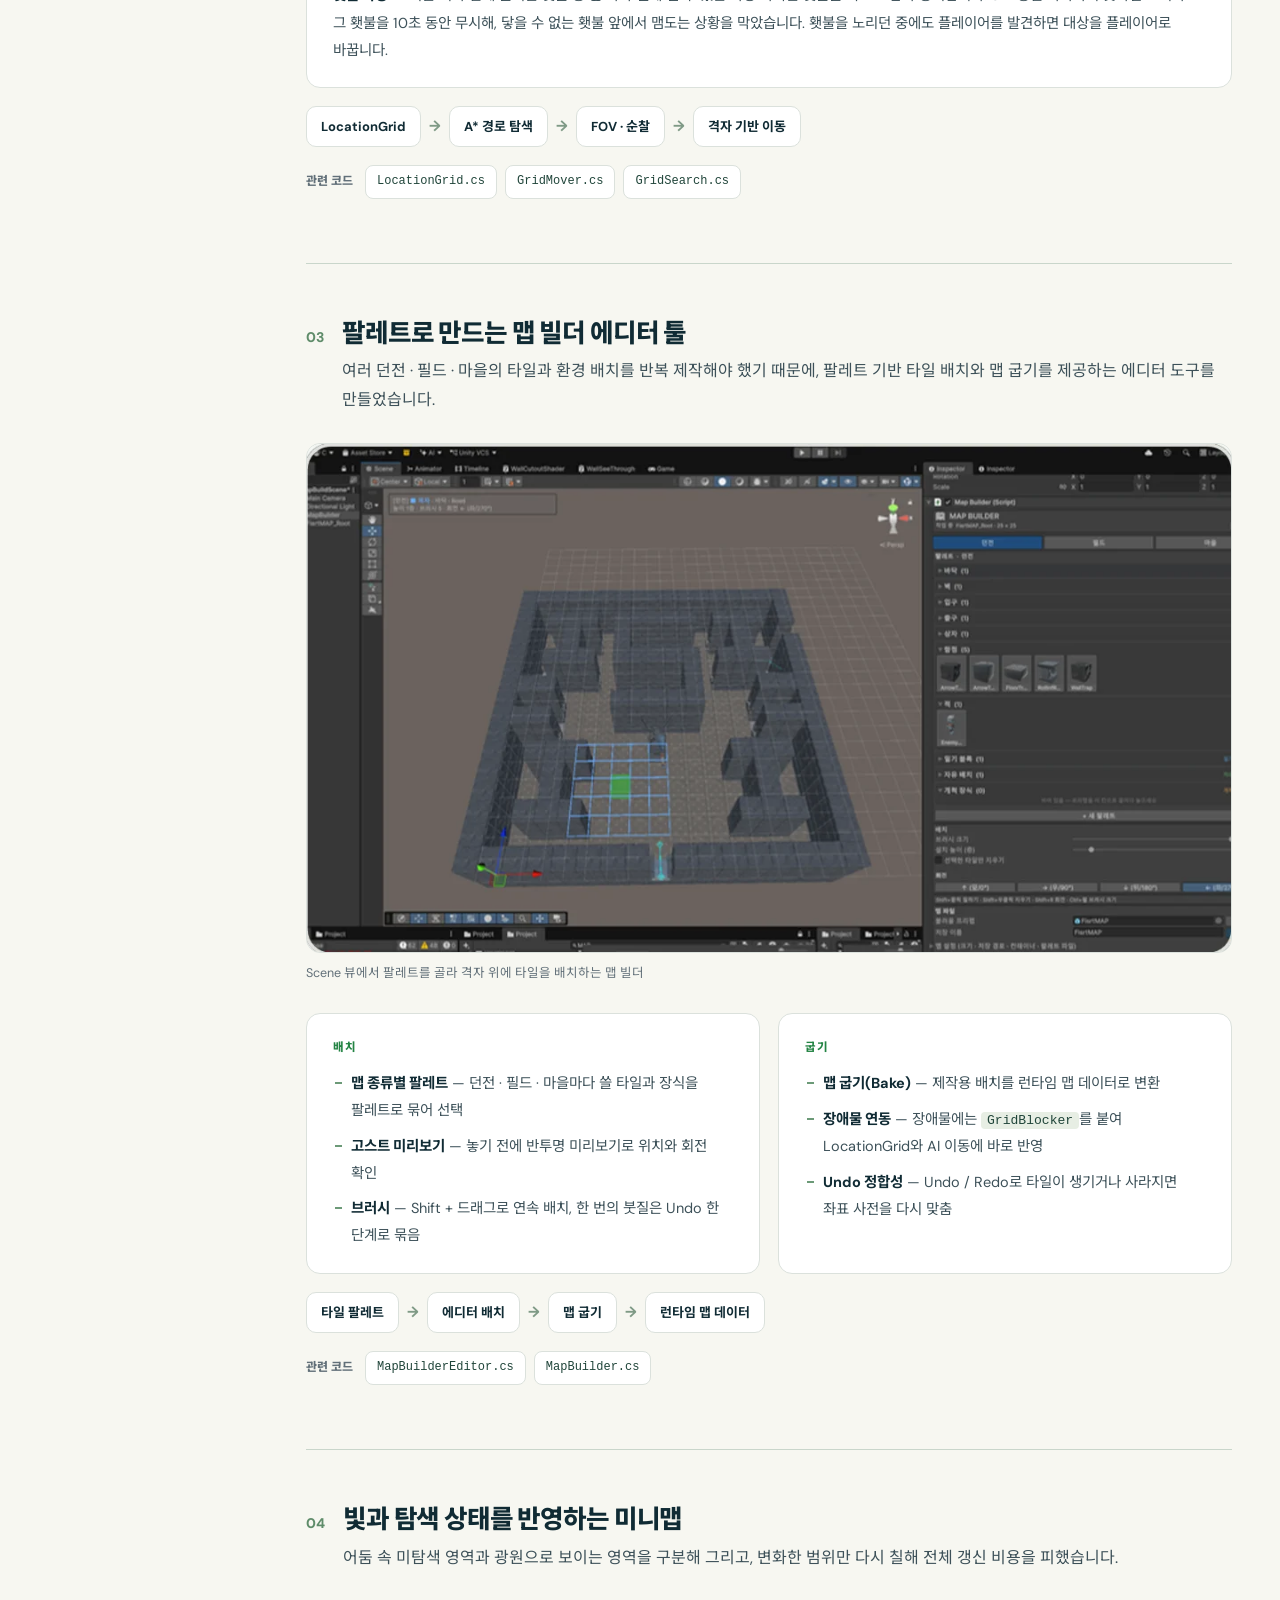
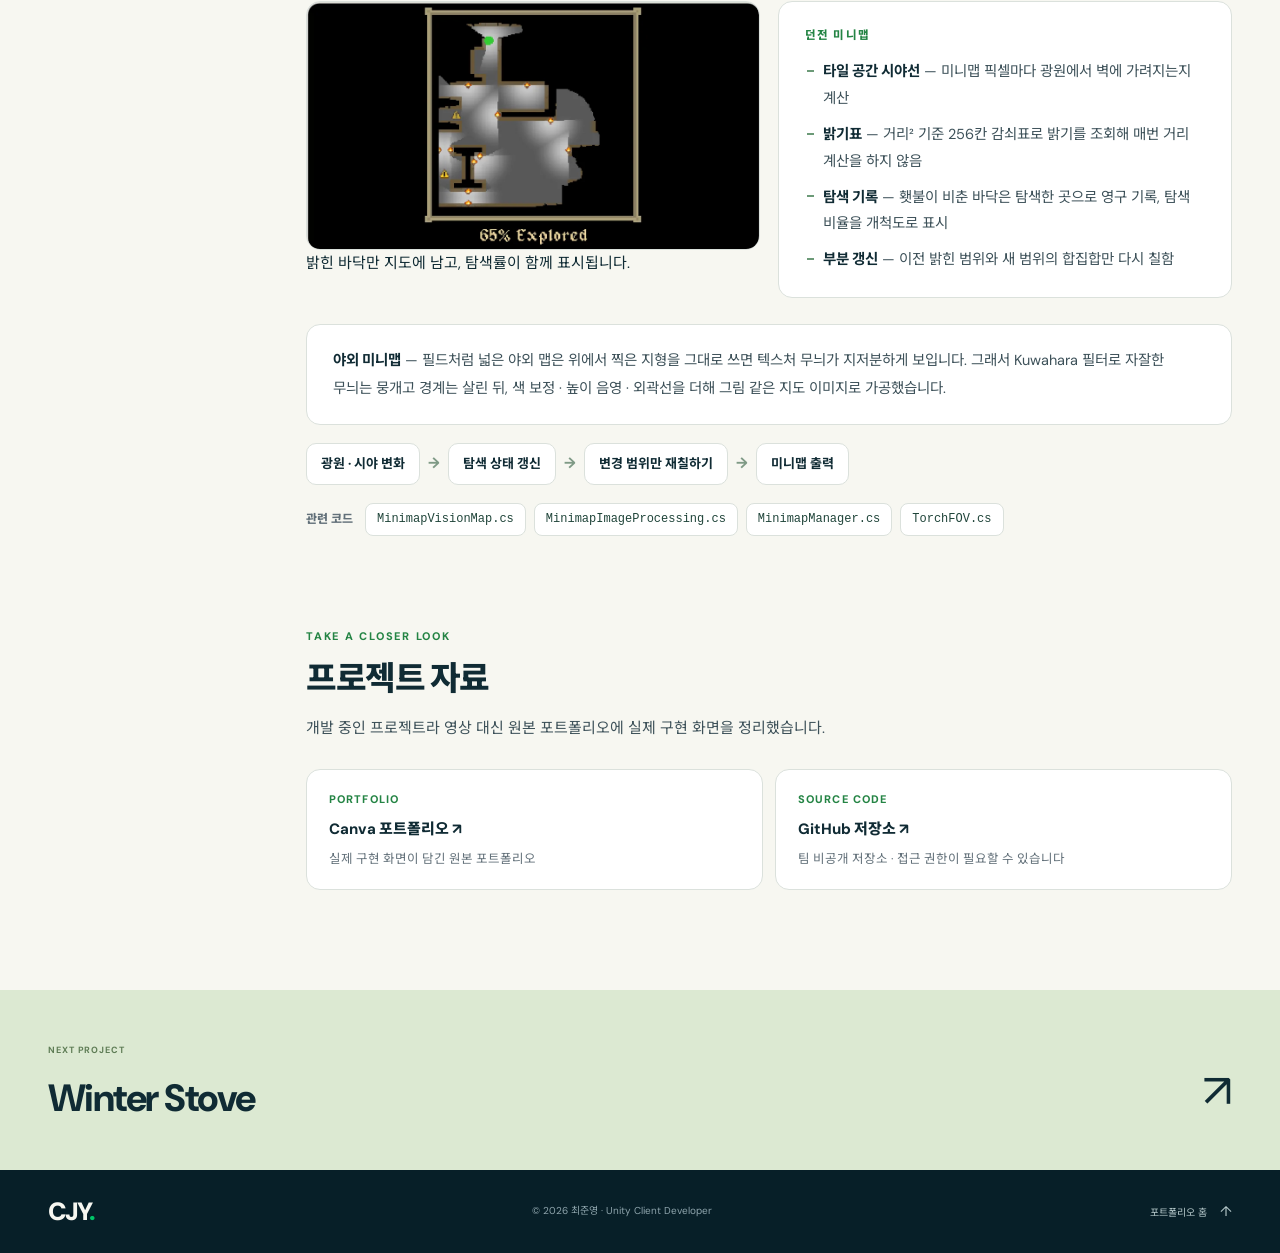
==== commit 72fad289: "프로젝트 상세 페이지 내용 보강 - 6개 프로젝트 페이지를 게임 소개 · 구현 사례 · 수치 · 코드 · 플레이 클립 중심으로 재작성 - 구현 장면 클립(mp4)과 포트폴리오 슬라" ====
--- a/projects/dungeon-pioneer.html
+++ b/projects/dungeon-pioneer.html
@@ -1,3 +1,221 @@
 <!doctype html>
-<html lang="ko"><head><meta charset="utf-8"><meta name="viewport" content="width=device-width, initial-scale=1"><meta name="theme-color" content="#071f28"><meta name="description" content="횃불로 어둠을 밝히며 던전을 탐험하는 액션 게임입니다. 빛의 수명과 시야가 탐색 및 적의 행동에 연결됩니다."><title>던전 개척자 · 최준영</title><link rel="icon" type="image/svg+xml" href="../assets/favicon.svg"><link rel="preconnect" href="https://fonts.googleapis.com"><link rel="preconnect" href="https://fonts.gstatic.com" crossorigin><link href="https://fonts.googleapis.com/css2?family=DM+Sans:wght@400;500;600;700;800;900&family=Noto+Sans+KR:wght@400;500;600;700;800;900&display=swap" rel="stylesheet"><link rel="stylesheet" href="../project-detail.css?v=20261012"><script src="../project-detail.js?v=20261012" defer></script></head><body id="top" class="detail-page" style="--project-accent:#ddbbff"><a class="skip-link" href="#main">본문으로 바로가기</a><header class="site-header"><div class="shell header-inner"><a class="brand" href="../index.html" aria-label="최준영 포트폴리오 홈">CJY<span>.</span></a><button class="menu-toggle" aria-label="메뉴 열기" aria-expanded="false" aria-controls="site-nav"><span></span><span></span></button><nav id="site-nav" aria-label="주 메뉴"><a href="../index.html#projects">Projects</a><a href="../index.html#about">About</a><a href="../index.html#contact">Contact</a><a class="nav-external" href="https://github.com/chlwnsdud2025" target="_blank" rel="noopener noreferrer">GitHub <span aria-hidden="true">↗</span></a></nav></div></header><main id="main"><section class="detail-hero"><div class="shell"><div class="breadcrumb"><a href="../index.html#projects">PROJECTS</a><span>/</span><span>던전 개척자</span></div><div class="detail-hero-heading"><div><p class="eyebrow">개발 중</p><h1>던전 개척자</h1><p>3D 던전 탐험 액션</p></div><a class="button button-outline" href="#implementation">구현 사례 보기 <span aria-hidden="true">↓</span></a></div><figure class="detail-system-poster"><img src="../media/projects/dungeon-pioneer/poster.svg" alt="던전 개척자 구현 구조 다이어그램" width="1600" height="1000"><figcaption>프로젝트의 핵심 시스템을 시각화한 다이어그램</figcaption></figure><div class="project-facts"><div><span>PERIOD</span><strong>2026.06.17 — 현재</strong></div><div><span>TEAM</span><strong>3인 팀 프로젝트</strong></div><div><span>MY ROLE</span><strong>메인 개발 · 전투 · AI · 던전 · UI</strong></div><div><span>PLATFORM</span><strong>PC</strong></div></div></div></section>
-<div class="shell detail-layout"><aside class="detail-toc"><span>IN THIS PROJECT</span><nav aria-label="프로젝트 목차"><a href="#overview">프로젝트 소개</a><a href="#implementation">구현 사례</a><a href="#resources">영상 · 자료</a></nav><a class="toc-home" href="../index.html#projects">← 다른 프로젝트</a></aside><div class="detail-body"><section class="overview" id="overview"><p class="eyebrow">THE PROJECT</p><h2>빛이 길이 되는 던전 탐험</h2><p class="overview-lead">횃불로 어둠을 밝히며 던전을 탐험하는 액션 게임입니다. 빛의 수명과 시야가 탐색 및 적의 행동에 연결됩니다.</p><div class="overview-role"><span>담당한 일</span><p>메인 개발 · 전투 · AI · 던전 · UI</p></div><div class="tags"><span>Unity 6</span><span>C#</span><span>URP</span><span>Grid A*</span><span>Editor Tools</span><span>Minimap</span></div></section><section id="implementation" class="implementation"><div class="detail-section-title"><p class="eyebrow">ENGINEERING NOTES</p><h2>문제에서 구현까지</h2></div><article class="case-study" id="case-1"><div class="case-heading"><span class="case-number">01</span><h3>수명이 있는 횃불과 적의 소등</h3></div><div class="case-grid"><div class="case-copy"><div><span class="small-heading">문제</span><p>탐색에 사용하는 빛이 설치 위치와 시간, 적의 공격에 따라 달라져야 했습니다.</p></div><div><span class="small-heading">구현</span><p>벽 면 단위 설치와 수명 게이지를 구현했습니다. TorchInstance가 남은 시간과 감쇠를 관리하고 피해 시 남은 시간을 줄입니다.</p></div><div class="case-result"><span class="small-heading">결과</span><p>적이 횃불을 공격해 꺼뜨리고 빛의 수명이 탐색 자원이 되는 구조를 구성했습니다.</p></div><details class="code-sources"><summary>관련 코드 보기 <span>+</span></summary><div><a href="https://github.com/hjune87/Project-DP/blob/main/Project%20DP/Assets/Scripts/Map/TorchInstance.cs" target="_blank" rel="noopener noreferrer">TorchInstance.cs ↗</a><a href="https://github.com/hjune87/Project-DP/blob/main/Project%20DP/Assets/Scripts/Player/State/PlaceTorchState_Player.cs" target="_blank" rel="noopener noreferrer">PlaceTorchState_Player.cs ↗</a><a href="https://github.com/hjune87/Project-DP/blob/main/Project%20DP/Assets/Scripts/UI/Components/TorchGauge.cs" target="_blank" rel="noopener noreferrer">TorchGauge.cs ↗</a></div><p>저장소 접근 권한이 필요할 수 있습니다.</p></details></div><div class="case-visual"><div class="flow-diagram"><span class="diagram-label">SYSTEM FLOW</span><ol><li><span>01</span><strong>벽면에 설치</strong></li><li><span>02</span><strong>수명 · 밝기 감쇠</strong></li><li><span>03</span><strong>적의 횃불 공격</strong></li><li><span>04</span><strong>빛이 사라지는 탐색</strong></li></ol></div></div></div></article><article class="case-study" id="case-2"><div class="case-heading"><span class="case-number">02</span><h3>LocationGrid 기반 적 AI</h3></div><div class="case-grid"><div class="case-copy"><div><span class="small-heading">문제</span><p>던전 구조에 맞는 이동과 순찰·시야 추적이 필요했습니다.</p></div><div><span class="small-heading">구현</span><p>NavMesh에서 LocationGrid A* 기반 이동으로 전환하고 FOV 감지와 순찰을 연결했습니다. 범위 탐색 버퍼를 재사용해 반복 할당을 줄입니다.</p></div><div class="case-result"><span class="small-heading">결과</span><p>격자 기반 지형 정보와 AI 이동이 같은 구조를 사용하도록 구성했습니다.</p></div><details class="code-sources"><summary>관련 코드 보기 <span>+</span></summary><div><a href="https://github.com/hjune87/Project-DP/blob/main/Project%20DP/Assets/Scripts/World/Grid/LocationGrid.cs" target="_blank" rel="noopener noreferrer">LocationGrid.cs ↗</a><a href="https://github.com/hjune87/Project-DP/blob/main/Project%20DP/Assets/Scripts/Actor/GridMover.cs" target="_blank" rel="noopener noreferrer">GridMover.cs ↗</a><a href="https://github.com/hjune87/Project-DP/blob/main/Project%20DP/Assets/Scripts/Actor/GridSearch.cs" target="_blank" rel="noopener noreferrer">GridSearch.cs ↗</a></div><p>저장소 접근 권한이 필요할 수 있습니다.</p></details></div><div class="case-visual"><div class="flow-diagram"><span class="diagram-label">SYSTEM FLOW</span><ol><li><span>01</span><strong>LocationGrid</strong></li><li><span>02</span><strong>A* 경로 탐색</strong></li><li><span>03</span><strong>FOV · 순찰</strong></li><li><span>04</span><strong>격자 기반 이동</strong></li></ol></div></div></div></article><article class="case-study" id="case-3"><div class="case-heading"><span class="case-number">03</span><h3>팔레트로 만드는 맵 빌더</h3></div><div class="case-grid"><div class="case-copy"><div><span class="small-heading">문제</span><p>여러 던전·필드·마을의 타일과 환경 배치를 반복 제작해야 했습니다.</p></div><div><span class="small-heading">구현</span><p>팔레트 기반 타일 배치와 맵 굽기를 제공하는 에디터 도구를 구현했습니다.</p></div><div class="case-result"><span class="small-heading">결과</span><p>런타임 맵 데이터와 제작용 배치를 연결하고 반복 제작 작업을 도구로 지원했습니다.</p></div><details class="code-sources"><summary>관련 코드 보기 <span>+</span></summary><div><a href="https://github.com/hjune87/Project-DP/blob/main/Project%20DP/Assets/Editor/MapBuilderEditor.cs" target="_blank" rel="noopener noreferrer">MapBuilderEditor.cs ↗</a><a href="https://github.com/hjune87/Project-DP/blob/main/Project%20DP/Assets/Scripts/Map/Builder/MapBuilder.cs" target="_blank" rel="noopener noreferrer">MapBuilder.cs ↗</a></div><p>저장소 접근 권한이 필요할 수 있습니다.</p></details></div><div class="case-visual"><div class="flow-diagram"><span class="diagram-label">SYSTEM FLOW</span><ol><li><span>01</span><strong>타일 팔레트</strong></li><li><span>02</span><strong>에디터 배치</strong></li><li><span>03</span><strong>맵 굽기</strong></li><li><span>04</span><strong>런타임 맵 데이터</strong></li></ol></div></div></div></article><article class="case-study" id="case-4"><div class="case-heading"><span class="case-number">04</span><h3>빛과 탐색 상태를 반영하는 미니맵</h3></div><div class="case-grid"><div class="case-copy"><div><span class="small-heading">문제</span><p>어둠 속 미탐색 영역과 광원에 의해 보이는 영역을 구분해야 했습니다.</p></div><div><span class="small-heading">구현</span><p>광원·탐색 상태를 반영하고 변화한 범위만 미니맵에 다시 칠합니다.</p></div><div class="case-result"><span class="small-heading">결과</span><p>시야 기반 탐색 정보를 미니맵에 전달하며 전체 갱신 비용을 피했습니다.</p></div><details class="code-sources"><summary>관련 코드 보기 <span>+</span></summary><div><a href="https://github.com/hjune87/Project-DP/blob/main/Project%20DP/Assets/Scripts/Core/MinimapVisionMap.cs" target="_blank" rel="noopener noreferrer">MinimapVisionMap.cs ↗</a><a href="https://github.com/hjune87/Project-DP/blob/main/Project%20DP/Assets/Scripts/Core/MinimapImageProcessing.cs" target="_blank" rel="noopener noreferrer">MinimapImageProcessing.cs ↗</a><a href="https://github.com/hjune87/Project-DP/blob/main/Project%20DP/Assets/Scripts/Core/MinimapManager.cs" target="_blank" rel="noopener noreferrer">MinimapManager.cs ↗</a><a href="https://github.com/hjune87/Project-DP/blob/main/Project%20DP/Assets/Scripts/TorchFOV.cs" target="_blank" rel="noopener noreferrer">TorchFOV.cs ↗</a></div><p>저장소 접근 권한이 필요할 수 있습니다.</p></details></div><div class="case-visual"><div class="flow-diagram"><span class="diagram-label">SYSTEM FLOW</span><ol><li><span>01</span><strong>광원 · 시야 변화</strong></li><li><span>02</span><strong>탐색 상태 갱신</strong></li><li><span>03</span><strong>변경 범위만 재칠하기</strong></li><li><span>04</span><strong>미니맵 출력</strong></li></ol></div></div></div></article></section><section class="resources" id="resources"><div class="detail-section-title"><p class="eyebrow">TAKE A CLOSER LOOK</p><h2>영상과 프로젝트 자료</h2></div><div class="resource-list"><a class="resource-link" href="https://www.canva.com/d/mzu8Fvwvj8IVG7d" target="_blank" rel="noopener noreferrer"><span><small>PORTFOLIO</small>원본 프로젝트 포트폴리오</span><b aria-hidden="true">↗</b></a><a class="resource-link" href="https://github.com/hjune87/Project-DP" target="_blank" rel="noopener noreferrer"><span><small>SOURCE CODE</small>GitHub 저장소 <em>접근 권한이 필요할 수 있습니다</em></span><b aria-hidden="true">↗</b></a></div><figure class="portfolio-original"><a href="https://www.canva.com/d/mzu8Fvwvj8IVG7d" target="_blank" rel="noopener noreferrer"><img src="../media/projects/dungeon-pioneer/portfolio-page.png" alt="던전 개척자 원본 포트폴리오의 실제 구현 화면과 설명" width="596" height="335" loading="lazy"></a><figcaption>실제 구현 화면이 담긴 원본 포트폴리오 · 클릭하면 Canva에서 확인할 수 있습니다.</figcaption></figure></section></div></div><a class="next-project" href="winter-stove.html"><div class="shell"><span>NEXT PROJECT</span><h2>Winter Stove</h2><span class="next-arrow" aria-hidden="true">↗</span></div></a></main><footer class="footer"><div class="shell footer-inner"><a class="brand" href="../index.html">CJY<span>.</span></a><span>© 2026 최준영 · Unity Client Developer</span><a href="../index.html">포트폴리오 홈 <span aria-hidden="true">↑</span></a></div></footer></body></html>+<html lang="ko">
+<head>
+<meta charset="utf-8">
+<meta name="viewport" content="width=device-width, initial-scale=1">
+<meta name="theme-color" content="#071f28">
+<meta name="description" content="횃불로 어둠을 밝히며 던전을 개척하는 3D 던전 탐험 액션 (개발 중). 수명이 있는 횃불, LocationGrid A* 적 AI, 팔레트 맵 빌더 에디터 툴, 시야 기반 미니맵 구현 사례.">
+<title>던전 개척자 · 최준영</title>
+<link rel="icon" type="image/svg+xml" href="../assets/favicon.svg">
+<link rel="preconnect" href="https://fonts.googleapis.com">
+<link rel="preconnect" href="https://fonts.gstatic.com" crossorigin>
+<link href="https://fonts.googleapis.com/css2?family=DM+Sans:wght@400;500;600;700;800;900&family=Noto+Sans+KR:wght@400;500;600;700;800;900&display=swap" rel="stylesheet">
+<link rel="stylesheet" href="../project-detail.css?v=2026101202">
+<link rel="stylesheet" href="../project-case.css?v=2026101202">
+<script src="../project-detail.js?v=2026101202" defer></script>
+</head>
+<body id="top" class="detail-page case-page" style="--project-accent:#ddbbff">
+<a class="skip-link" href="#main">본문으로 바로가기</a>
+<header class="site-header"><div class="shell header-inner"><a class="brand" href="../index.html" aria-label="최준영 포트폴리오 홈">CJY<span>.</span></a><button class="menu-toggle" aria-label="메뉴 열기" aria-expanded="false" aria-controls="site-nav"><span></span><span></span></button><nav id="site-nav" aria-label="주 메뉴"><a href="../index.html#projects">Projects</a><a href="../index.html#about">About</a><a href="../index.html#contact">Contact</a><a class="nav-external" href="https://github.com/chlwnsdud2025" target="_blank" rel="noopener noreferrer">GitHub <span aria-hidden="true">↗</span></a></nav></div></header>
+
+<main id="main">
+<section class="detail-hero"><div class="shell">
+  <div class="breadcrumb"><a href="../index.html#projects">PROJECTS</a><span>/</span><span>던전 개척자</span></div>
+  <div class="detail-hero-heading">
+    <div>
+      <p class="eyebrow">PROJECT CASE STUDY · 개발 중</p>
+      <h1>던전 개척자</h1>
+      <p class="cs-tagline">횃불로 어둠을 밝히며 던전을 개척하는 <b>3D 던전 탐험 액션</b>입니다. 빛의 수명과 시야가 탐색과 적의 행동에 직접 연결되며, 저는 메인 개발자로 전투 · AI · 던전 · UI와 맵 제작용 에디터 툴을 맡고 있습니다.</p>
+      <div class="cs-hero-actions">
+        <a class="primary" href="https://www.canva.com/d/mzu8Fvwvj8IVG7d" target="_blank" rel="noopener noreferrer">Canva 포트폴리오 <span aria-hidden="true">↗</span></a>
+        <a href="https://github.com/hjune87/Project-DP" target="_blank" rel="noopener noreferrer">GitHub 저장소 (접근 권한 필요) <span aria-hidden="true">↗</span></a>
+      </div>
+    </div>
+    <a class="button button-outline" href="#torch">구현 사례 보기 <span aria-hidden="true">↓</span></a>
+  </div>
+  <figure class="detail-system-poster"><img src="../media/projects/dungeon-pioneer/poster.svg" alt="던전 개척자 구현 구조 다이어그램" width="1600" height="1000"><figcaption>프로젝트의 핵심 시스템을 시각화한 다이어그램</figcaption></figure>
+  <div class="project-facts">
+    <div><span>PERIOD</span><strong>2026.06.17 — 현재 (개발 중)</strong></div>
+    <div><span>TEAM</span><strong>3인 팀 프로젝트</strong></div>
+    <div><span>MY ROLE</span><strong>메인 개발 · 전투 · AI · 던전 · UI · 에디터 툴</strong></div>
+    <div><span>ENGINE / PLATFORM</span><strong>Unity 6 (6000.3.17f1) · PC</strong></div>
+  </div>
+</div></section>
+
+<div class="shell detail-layout">
+<aside class="detail-toc"><span>IN THIS PROJECT</span><nav aria-label="프로젝트 목차">
+  <a href="#overview">프로젝트 개요</a>
+  <a href="#game">게임 소개</a>
+  <a href="#torch">01 횃불 시스템</a>
+  <a href="#enemy">02 Grid 기반 적 AI</a>
+  <a href="#builder">03 맵 빌더 툴</a>
+  <a href="#minimap">04 시야 기반 미니맵</a>
+  <a href="#resources">자료</a>
+</nav><a class="toc-home" href="../index.html#projects">← 다른 프로젝트</a></aside>
+
+<div class="detail-body">
+
+<!-- ================= OVERVIEW ================= -->
+<section class="cs-section" id="overview">
+  <p class="eyebrow">PROJECT OVERVIEW</p>
+  <h2>빛이 곧 길이 되는 던전 탐험</h2>
+  <p class="cs-lead">던전 개척자의 던전은 기본적으로 어둡습니다. 플레이어는 벽에 횃불을 걸어 길을 밝히고, 밝힌 곳만큼 지도가 채워지며 던전을 “개척”합니다. 하지만 횃불에는 수명이 있고, 적은 플레이어뿐 아니라 횃불을 노리고 꺼뜨립니다. <strong>빛이 탐색 자원이자 전투의 대상</strong>이 되는 구조입니다.</p>
+  <p class="cs-lead">3인 팀에서 메인 개발을 맡아 전투 · 적 AI · 던전 · UI를 구현하고 있으며, 팀원이 던전 · 필드 · 마을 맵을 빠르게 만들 수 있도록 에디터 툴도 직접 만들었습니다. 현재 개발이 진행 중인 프로젝트입니다.</p>
+
+  <div class="cs-stats">
+    <div class="cs-stat"><b>≈73<small>%</small></b><span>저장소 전체 커밋 중 직접 작성한 비율</span></div>
+    <div class="cs-stat"><b>180<small>s</small></b><span>횃불 기본 수명 — 적에게 한 대 맞을 때마다 60초 감소</span></div>
+    <div class="cs-stat"><b>120°</b><span>적의 전방 시야각 — 시야 밖은 탐지 반경 1/3</span></div>
+    <div class="cs-stat"><b>≈1,400<small>줄</small></b><span>팔레트 기반 맵 빌더 에디터 툴</span></div>
+  </div>
+
+  <div class="cs-role">
+    <div>
+      <h3>내가 맡은 일</h3>
+      <ul class="cs-list">
+        <li><strong>횃불 시스템</strong> — 벽 면 단위 설치 · 수명 게이지 · 적의 소등 · 던전 재입장 시 복원</li>
+        <li><strong>Grid 기반 적 AI</strong> — NavMesh에서 LocationGrid A*로 전환, 순찰 · FOV 추적 · 횃불 사냥</li>
+        <li><strong>맵 빌더 에디터 툴</strong> — 팔레트 기반 타일 배치와 던전 / 필드 / 마을 맵 굽기</li>
+        <li><strong>시야 기반 미니맵</strong> — 광원 · 탐색 상태 반영, 바뀐 범위만 다시 칠하기</li>
+        <li><strong>전투 · UI</strong> — 메인 개발자로서 전투와 게임 UI 전반</li>
+      </ul>
+    </div>
+    <div>
+      <h3>프로젝트 정보</h3>
+      <ul class="cs-list">
+        <li><strong>장르</strong> — 3D 던전 탐험 액션</li>
+        <li><strong>개발 기간</strong> — 2026.06.17 – 현재 (개발 중) · 3인 팀</li>
+        <li><strong>개발 환경</strong> — Unity 6 (6000.3.17f1), C#, URP</li>
+        <li><strong>저장소</strong> — 팀 비공개 저장소 (코드 링크는 접근 권한이 필요할 수 있습니다)</li>
+      </ul>
+    </div>
+  </div>
+  <div class="cs-tags"><span>Unity 6</span><span>C#</span><span>URP</span><span>Grid A*</span><span>FSM</span><span>Editor Tools</span><span>Minimap</span><span>Image Processing</span></div>
+</section>
+
+<!-- ================= GAME ================= -->
+<section class="cs-section" id="game">
+  <p class="eyebrow">THE GAME</p>
+  <h2>횃불을 걸고, 지도를 채우고, 빛을 지킨다</h2>
+  <div class="cs-grid">
+    <figure><a class="cs-zoom" href="../media/projects/dungeon-pioneer/shot-01.webp" target="_blank" rel="noopener noreferrer"><div class="cs-media"><img src="../media/projects/dungeon-pioneer/shot-01.webp" width="1040" height="572" loading="lazy" alt="벽에 횃불을 설치하고 수명 게이지가 표시되는 던전"></div></a><figcaption>횃불 설치 · 수명 게이지</figcaption></figure>
+    <figure><a class="cs-zoom" href="../media/projects/dungeon-pioneer/shot-02.webp" target="_blank" rel="noopener noreferrer"><div class="cs-media"><img src="../media/projects/dungeon-pioneer/shot-02.webp" width="1040" height="568" loading="lazy" alt="순찰하던 적이 플레이어를 발견해 추적하는 장면"></div></a><figcaption>적 AI · 순찰과 추적</figcaption></figure>
+    <figure><a class="cs-zoom" href="../media/projects/dungeon-pioneer/shot-03.webp" target="_blank" rel="noopener noreferrer"><div class="cs-media"><img src="../media/projects/dungeon-pioneer/shot-03.webp" width="1040" height="572" loading="lazy" alt="Unity 에디터의 맵 빌더 툴로 던전을 배치하는 화면"></div></a><figcaption>맵 빌더 에디터 툴</figcaption></figure>
+    <figure><a class="cs-zoom" href="../media/projects/dungeon-pioneer/shot-04.webp" target="_blank" rel="noopener noreferrer"><div class="cs-media"><img src="../media/projects/dungeon-pioneer/shot-04.webp" width="1040" height="570" loading="lazy" alt="탐색률이 표시되는 시야 기반 미니맵"></div></a><figcaption>시야 기반 미니맵 · 탐색률(개척도)</figcaption></figure>
+  </div>
+
+  <div class="cs-cards">
+    <div class="cs-card"><span class="tag">DARK</span><h3>어둠이 기본</h3><p>던전은 플레이어 주변만 보입니다. 앞을 보려면 빛이 필요하고, 빛이 닿지 않은 곳은 지도에도 남지 않습니다.</p></div>
+    <div class="cs-card"><span class="tag">TORCH</span><h3>횃불이 길이 된다</h3><p>벽의 원하는 면에 횃불을 걸어 길을 밝힙니다. 횃불이 비춘 곳은 탐색한 곳으로 지도에 영구히 기록됩니다.</p></div>
+    <div class="cs-card"><span class="tag">ENEMY</span><h3>빛을 노리는 적</h3><p>적은 시야 안에 들어온 플레이어를 쫓고, 근처의 횃불을 때려 꺼뜨립니다. 수명이 깎인 횃불은 결국 사라집니다.</p></div>
+    <div class="cs-card"><span class="tag">EXPLORE</span><h3>개척도</h3><p>미니맵에 지금까지 밝힌 바닥의 비율이 표시됩니다. 던전을 얼마나 개척했는지가 진행의 지표가 됩니다.</p></div>
+  </div>
+</section>
+
+<!-- ================= 01 TORCH ================= -->
+<section class="cs-section" id="torch">
+  <p class="eyebrow">ENGINEERING NOTES</p>
+  <h2>구현 사례</h2>
+
+  <article class="cs-case">
+    <div class="cs-case-head"><span class="num">01</span><h3>수명이 있는 횃불과 적의 소등</h3><p>탐색에 쓰는 빛이 설치 위치와 시간, 적의 공격에 따라 달라지도록 벽 면 단위 설치와 수명 게이지를 구현했습니다.</p></div>
+
+    <div class="cs-body">
+      <div class="cs-block"><span class="cs-label">설치</span><ul class="cs-list">
+        <li><strong>벽 면 단위</strong> — 벽 콜라이더의 6방향 면 중 하나(<code class="k">faceKey</code>)에 횃불을 붙임. 같은 면에는 중복 설치 불가</li>
+        <li><strong>설치 · 복원 규칙 공유</strong> — 위치 · 회전 계산(<code class="k">GetMountPose</code>)을 설치와 복원이 같은 함수로 사용</li>
+        <li><strong>함정 벽</strong> — 함정이 있는 벽에 설치를 시도하면 함정이 발동</li>
+      </ul></div>
+      <div class="cs-block"><span class="cs-label">수명과 소등</span><ul class="cs-list">
+        <li><strong>수명 게이지</strong> — 기본 180초, 남은 비율을 게이지 UI로 표시</li>
+        <li><strong>적의 공격</strong> — 한 대 맞을 때마다 남은 시간 60초 감소, 다 깎이면 소멸</li>
+        <li><strong>던전 재입장</strong> — 남은 시간과 위치를 기록해, 다시 들어오면 같은 벽 면에 복원</li>
+        <li><strong>광원 · 미니맵 연결</strong> — 활성 횃불 목록을 미니맵과 적 AI가 함께 사용</li>
+      </ul></div>
+    </div>
+    <div class="cs-flow"><span>벽 면에 설치</span><i>→</i><span>수명 · 밝기 감쇠</span><i>→</i><span>적의 횃불 공격 (−60s)</span><i>→</i><span>빛이 사라지는 탐색</span></div>
+    <div class="cs-src private"><span>관련 코드</span><a href="https://github.com/hjune87/Project-DP/blob/main/Project%20DP/Assets/Scripts/Map/TorchInstance.cs" target="_blank" rel="noopener noreferrer">TorchInstance.cs</a><a href="https://github.com/hjune87/Project-DP/blob/main/Project%20DP/Assets/Scripts/Player/State/PlaceTorchState_Player.cs" target="_blank" rel="noopener noreferrer">PlaceTorchState_Player.cs</a><a href="https://github.com/hjune87/Project-DP/blob/main/Project%20DP/Assets/Scripts/UI/Components/TorchGauge.cs" target="_blank" rel="noopener noreferrer">TorchGauge.cs</a></div>
+    <p class="cs-note">팀 비공개 저장소라 접근 권한이 필요할 수 있습니다.</p>
+  </article>
+
+  <!-- ================= 02 ENEMY ================= -->
+  <article class="cs-case" id="enemy">
+    <div class="cs-case-head"><span class="num">02</span><h3>LocationGrid 기반 적 AI — 순찰, 시야, 그리고 횃불 사냥</h3><p>던전 구조에 맞는 이동과 순찰 · 시야 추적을 위해 NavMesh에서 LocationGrid A* 기반 이동으로 전환하고, FOV 감지와 횃불 사냥을 연결했습니다.</p></div>
+
+    <div class="cs-body">
+      <div class="cs-block"><span class="cs-label">이동 — Grid A*</span><ul class="cs-list">
+        <li><strong>LocationGrid</strong> — 바닥 · 벽 · 함정 · 밀 수 있는 오브젝트 같은 셀 정보를 지형과 AI가 함께 사용</li>
+        <li><strong>GridMover</strong> — A* 경로를 따라 이동하며, 앞 6칸을 내다보고 모서리를 매끄럽게 깎아 이동</li>
+        <li><strong>막힘 대응</strong> — 0.5초 이상 제자리면 경로 재계산, 단차가 있는 구덩이는 올라오는 동작 처리</li>
+        <li><strong>GridSearch</strong> — 범위 탐색(BFS) 버퍼를 재사용해 반복 할당 감소</li>
+      </ul></div>
+      <div class="cs-block"><span class="cs-label">감지 — FOV</span><ul class="cs-list">
+        <li><strong>전방 시야 120°</strong> — 탐지 반경 + 벽에 막히지 않은 시야선이 있어야 발견</li>
+        <li><strong>시야 밖 감지</strong> — FOV 밖에서 달려 접근하면 1/3 반경 안에서 반응</li>
+        <li><strong>추격 유지</strong> — 추격 중에는 FOV와 무관하게 반경의 1.5배까지 대상을 유지</li>
+        <li><strong>후방 공격</strong> — FOV 밖에서 맞으면 받는 피해 1.5배</li>
+      </ul></div>
+    </div>
+    <div class="cs-callout"><p><strong>횃불 사냥</strong> — 적은 시야 안에 들어온 횃불 중 앞 바닥 셀에 설 수 있는 가장 가까운 횃불을 목표로 삼아 공격합니다. 3초 동안 다가가지 못하면 포기하고 그 횃불을 10초 동안 무시해, 닿을 수 없는 횃불 앞에서 맴도는 상황을 막았습니다. 횃불을 노리던 중에도 플레이어를 발견하면 대상을 플레이어로 바꿉니다.</p></div>
+    <div class="cs-flow"><span>LocationGrid</span><i>→</i><span>A* 경로 탐색</span><i>→</i><span>FOV · 순찰</span><i>→</i><span>격자 기반 이동</span></div>
+    <div class="cs-src private"><span>관련 코드</span><a href="https://github.com/hjune87/Project-DP/blob/main/Project%20DP/Assets/Scripts/World/Grid/LocationGrid.cs" target="_blank" rel="noopener noreferrer">LocationGrid.cs</a><a href="https://github.com/hjune87/Project-DP/blob/main/Project%20DP/Assets/Scripts/Actor/GridMover.cs" target="_blank" rel="noopener noreferrer">GridMover.cs</a><a href="https://github.com/hjune87/Project-DP/blob/main/Project%20DP/Assets/Scripts/Actor/GridSearch.cs" target="_blank" rel="noopener noreferrer">GridSearch.cs</a></div>
+  </article>
+
+  <!-- ================= 03 BUILDER ================= -->
+  <article class="cs-case" id="builder">
+    <div class="cs-case-head"><span class="num">03</span><h3>팔레트로 만드는 맵 빌더 에디터 툴</h3><p>여러 던전 · 필드 · 마을의 타일과 환경 배치를 반복 제작해야 했기 때문에, 팔레트 기반 타일 배치와 맵 굽기를 제공하는 에디터 도구를 만들었습니다.</p></div>
+
+    <figure class="cs-fig"><a class="cs-zoom" href="../media/projects/dungeon-pioneer/shot-03.webp" target="_blank" rel="noopener noreferrer"><div class="cs-media"><img src="../media/projects/dungeon-pioneer/shot-03.webp" width="1040" height="572" loading="lazy" alt="맵 빌더 에디터 툴 화면"></div></a><figcaption>Scene 뷰에서 팔레트를 골라 격자 위에 타일을 배치하는 맵 빌더</figcaption></figure>
+
+    <div class="cs-body">
+      <div class="cs-block"><span class="cs-label">배치</span><ul class="cs-list">
+        <li><strong>맵 종류별 팔레트</strong> — 던전 · 필드 · 마을마다 쓸 타일과 장식을 팔레트로 묶어 선택</li>
+        <li><strong>고스트 미리보기</strong> — 놓기 전에 반투명 미리보기로 위치와 회전 확인</li>
+        <li><strong>브러시</strong> — Shift + 드래그로 연속 배치, 한 번의 붓질은 Undo 한 단계로 묶음</li>
+      </ul></div>
+      <div class="cs-block"><span class="cs-label">굽기</span><ul class="cs-list">
+        <li><strong>맵 굽기(Bake)</strong> — 제작용 배치를 런타임 맵 데이터로 변환</li>
+        <li><strong>장애물 연동</strong> — 장애물에는 <code class="k">GridBlocker</code>를 붙여 LocationGrid와 AI 이동에 바로 반영</li>
+        <li><strong>Undo 정합성</strong> — Undo / Redo로 타일이 생기거나 사라지면 좌표 사전을 다시 맞춤</li>
+      </ul></div>
+    </div>
+    <div class="cs-flow"><span>타일 팔레트</span><i>→</i><span>에디터 배치</span><i>→</i><span>맵 굽기</span><i>→</i><span>런타임 맵 데이터</span></div>
+    <div class="cs-src private"><span>관련 코드</span><a href="https://github.com/hjune87/Project-DP/blob/main/Project%20DP/Assets/Editor/MapBuilderEditor.cs" target="_blank" rel="noopener noreferrer">MapBuilderEditor.cs</a><a href="https://github.com/hjune87/Project-DP/blob/main/Project%20DP/Assets/Scripts/Map/Builder/MapBuilder.cs" target="_blank" rel="noopener noreferrer">MapBuilder.cs</a></div>
+  </article>
+
+  <!-- ================= 04 MINIMAP ================= -->
+  <article class="cs-case" id="minimap">
+    <div class="cs-case-head"><span class="num">04</span><h3>빛과 탐색 상태를 반영하는 미니맵</h3><p>어둠 속 미탐색 영역과 광원으로 보이는 영역을 구분해 그리고, 변화한 범위만 다시 칠해 전체 갱신 비용을 피했습니다.</p></div>
+
+    <div class="cs-body">
+      <figure style="margin:0"><a class="cs-zoom" href="../media/projects/dungeon-pioneer/shot-04.webp" target="_blank" rel="noopener noreferrer"><div class="cs-media"><img src="../media/projects/dungeon-pioneer/shot-04.webp" width="1040" height="570" loading="lazy" alt="탐색률이 표시되는 시야 기반 미니맵"></div></a><figcaption>밝힌 바닥만 지도에 남고, 탐색률이 함께 표시됩니다.</figcaption></figure>
+      <div class="cs-block"><span class="cs-label">던전 미니맵</span><ul class="cs-list">
+        <li><strong>타일 공간 시야선</strong> — 미니맵 픽셀마다 광원에서 벽에 가려지는지 계산</li>
+        <li><strong>밝기표</strong> — 거리² 기준 256칸 감쇠표로 밝기를 조회해 매번 거리 계산을 하지 않음</li>
+        <li><strong>탐색 기록</strong> — 횃불이 비춘 바닥은 탐색한 곳으로 영구 기록, 탐색 비율을 개척도로 표시</li>
+        <li><strong>부분 갱신</strong> — 이전 밝힌 범위와 새 범위의 합집합만 다시 칠함</li>
+      </ul></div>
+    </div>
+    <div class="cs-callout"><p><strong>야외 미니맵</strong> — 필드처럼 넓은 야외 맵은 위에서 찍은 지형을 그대로 쓰면 텍스처 무늬가 지저분하게 보입니다. 그래서 Kuwahara 필터로 자잘한 무늬는 뭉개고 경계는 살린 뒤, 색 보정 · 높이 음영 · 외곽선을 더해 그림 같은 지도 이미지로 가공했습니다.</p></div>
+    <div class="cs-flow"><span>광원 · 시야 변화</span><i>→</i><span>탐색 상태 갱신</span><i>→</i><span>변경 범위만 재칠하기</span><i>→</i><span>미니맵 출력</span></div>
+    <div class="cs-src private"><span>관련 코드</span><a href="https://github.com/hjune87/Project-DP/blob/main/Project%20DP/Assets/Scripts/Core/MinimapVisionMap.cs" target="_blank" rel="noopener noreferrer">MinimapVisionMap.cs</a><a href="https://github.com/hjune87/Project-DP/blob/main/Project%20DP/Assets/Scripts/Core/MinimapImageProcessing.cs" target="_blank" rel="noopener noreferrer">MinimapImageProcessing.cs</a><a href="https://github.com/hjune87/Project-DP/blob/main/Project%20DP/Assets/Scripts/Core/MinimapManager.cs" target="_blank" rel="noopener noreferrer">MinimapManager.cs</a><a href="https://github.com/hjune87/Project-DP/blob/main/Project%20DP/Assets/Scripts/TorchFOV.cs" target="_blank" rel="noopener noreferrer">TorchFOV.cs</a></div>
+  </article>
+</section>
+
+<!-- ================= RESOURCES ================= -->
+<section class="cs-section" id="resources">
+  <p class="eyebrow">TAKE A CLOSER LOOK</p>
+  <h2>프로젝트 자료</h2>
+  <p class="cs-text" style="margin-top:12px">개발 중인 프로젝트라 영상 대신 원본 포트폴리오에 실제 구현 화면을 정리했습니다.</p>
+  <div class="cs-resources">
+    <a href="https://www.canva.com/d/mzu8Fvwvj8IVG7d" target="_blank" rel="noopener noreferrer"><small>PORTFOLIO</small><strong>Canva 포트폴리오 ↗</strong><span>실제 구현 화면이 담긴 원본 포트폴리오</span></a>
+    <a href="https://github.com/hjune87/Project-DP" target="_blank" rel="noopener noreferrer"><small>SOURCE CODE</small><strong>GitHub 저장소 ↗</strong><span>팀 비공개 저장소 · 접근 권한이 필요할 수 있습니다</span></a>
+  </div>
+</section>
+
+</div></div>
+<a class="next-project" href="winter-stove.html"><div class="shell"><span>NEXT PROJECT</span><h2>Winter Stove</h2><span class="next-arrow" aria-hidden="true">↗</span></div></a>
+</main>
+<footer class="footer"><div class="shell footer-inner"><a class="brand" href="../index.html">CJY<span>.</span></a><span>© 2026 최준영 · Unity Client Developer</span><a href="../index.html">포트폴리오 홈 <span aria-hidden="true">↑</span></a></div></footer>
+</body>
+</html>
--- a/project-case.css
+++ b/project-case.css
@@ -0,0 +1,238 @@
+@charset "UTF-8";
+/* Case-study components for project detail pages. Loaded after project-detail.css. */
+
+.case-page {
+  --card: #ffffff;
+  --soft: #eef3ec;
+  --soft-line: #d6e0d4;
+  --mono: 'JetBrains Mono', 'D2Coding', Consolas, 'Courier New', monospace;
+}
+
+/* ---------- hero additions ---------- */
+.case-page .detail-hero-heading .cs-tagline { font-size: 15px; color: #b7c8cb; max-width: 760px; line-height: 1.8; }
+.cs-hero-actions { display: flex; flex-wrap: wrap; gap: 10px; margin-top: 26px; }
+.cs-hero-actions a {
+  display: inline-flex; align-items: center; gap: 9px; min-height: 42px; padding: 9px 17px;
+  border: 1px solid #ffffff38; border-radius: 999px; font-size: 13px; font-weight: 700; color: var(--paper);
+  transition: background .2s, border-color .2s, color .2s;
+}
+.cs-hero-actions a:hover { background: var(--paper); color: var(--navy); border-color: var(--paper); }
+.cs-hero-actions a.primary { background: var(--project-accent); border-color: var(--project-accent); color: var(--navy); }
+.cs-hero-actions a.primary:hover { background: var(--lime); border-color: var(--lime); }
+.cs-hero-actions svg { width: 16px; height: 16px; flex: none; }
+.case-page .detail-hero > .shell > .video-player video { width: 100%; height: 100%; object-fit: cover; }
+.cs-hero-still { border: 1px solid #ffffff18; background: #031015; aspect-ratio: 16 / 8; max-height: 590px; overflow: hidden; }
+.cs-hero-still img { width: 100%; height: 100%; object-fit: cover; }
+.case-page .project-facts { grid-template-columns: 1.05fr .9fr 1.7fr .9fr; }
+.case-page .project-facts strong { font-size: 13px; }
+
+/* ---------- section scaffolding ---------- */
+.cs-section { padding-top: 92px; }
+.cs-section:first-child { padding-top: 0; }
+.cs-section > .eyebrow, .cs-head .eyebrow { color: #248444; }
+.cs-section h2 { font-size: clamp(28px, 2.6vw, 38px); font-weight: 800; letter-spacing: -.045em; line-height: 1.35; margin-top: 12px; word-break: keep-all; }
+.cs-lead { font-size: 17px; line-height: 1.95; color: #31474f; margin-top: 22px; max-width: 860px; word-break: keep-all; }
+.cs-lead + .cs-lead { margin-top: 14px; }
+.cs-lead strong { color: var(--ink); }
+.cs-sub { font-size: 21px; font-weight: 800; letter-spacing: -.03em; margin-top: 54px; word-break: keep-all; }
+.cs-sub + p, .cs-sub + .cs-lead { margin-top: 12px; }
+.cs-text { font-size: 15px; line-height: 1.95; color: #3d5159; word-break: keep-all; }
+.cs-text + .cs-text { margin-top: 12px; }
+.cs-text strong, .cs-list strong { color: var(--ink); font-weight: 700; }
+code.k { font-family: var(--mono); font-size: .9em; background: #e7eee4; color: #20453a; padding: 1px 6px; border-radius: 4px; overflow-wrap: anywhere; }
+
+/* ---------- stats ---------- */
+.cs-stats { display: grid; grid-template-columns: repeat(auto-fit, minmax(170px, 1fr)); gap: 14px; margin-top: 34px; }
+.cs-stat { background: var(--card); border: 1px solid var(--line); border-radius: 14px; padding: 22px 22px 20px; }
+.cs-stat b { display: block; font-size: 34px; line-height: 1.15; font-weight: 800; letter-spacing: -.04em; color: var(--navy); }
+.cs-stat b small { font-size: 16px; font-weight: 700; margin-left: 2px; }
+.cs-stat span { display: block; margin-top: 8px; font-size: 13px; line-height: 1.6; color: var(--muted); word-break: keep-all; }
+
+/* ---------- role / team ---------- */
+.cs-role { display: grid; grid-template-columns: 1fr 1fr; gap: 14px; margin-top: 34px; }
+.cs-role > div { background: var(--card); border: 1px solid var(--line); border-radius: 14px; padding: 24px 26px; }
+.cs-role h3 { font-size: 13px; font-weight: 800; letter-spacing: .04em; color: #248444; margin-bottom: 12px; }
+.cs-role .cs-list li { font-size: 14px; }
+.cs-tags { display: flex; flex-wrap: wrap; gap: 7px; margin-top: 22px; }
+.cs-tags span { font-size: 12px; padding: 5px 12px; border: 1px solid #cdd9ce; background: #edf3e9; color: #3f664d; border-radius: 999px; }
+
+/* ---------- lists ---------- */
+.cs-list { display: grid; gap: 9px; }
+.cs-list li { position: relative; padding-left: 18px; font-size: 15px; line-height: 1.85; color: #3d5159; word-break: keep-all; }
+.cs-list li::before { content: ''; position: absolute; left: 2px; top: .82em; width: 7px; height: 2px; background: #6c9a78; }
+ol.cs-steps { counter-reset: step; display: grid; gap: 10px; }
+ol.cs-steps li { counter-increment: step; position: relative; padding: 14px 18px 14px 58px; background: var(--card); border: 1px solid var(--line); border-radius: 12px; font-size: 14.5px; line-height: 1.8; color: #3d5159; word-break: keep-all; }
+ol.cs-steps li::before { content: counter(step, decimal-leading-zero); position: absolute; left: 18px; top: 14px; font-size: 13px; font-weight: 800; color: #248444; }
+ol.cs-steps li strong { color: var(--ink); }
+
+/* ---------- cards (game intro etc.) ---------- */
+.cs-cards { display: grid; grid-template-columns: repeat(auto-fit, minmax(240px, 1fr)); gap: 14px; margin-top: 30px; }
+.cs-card { background: var(--card); border: 1px solid var(--line); border-radius: 14px; padding: 24px; display: flex; flex-direction: column; gap: 10px; }
+.cs-card .tag { align-self: flex-start; font-size: 11px; font-weight: 800; letter-spacing: .08em; color: #248444; background: #e6f1e1; padding: 3px 9px; border-radius: 6px; }
+.cs-card h3, .cs-card h4 { font-size: 18px; font-weight: 800; letter-spacing: -.03em; line-height: 1.45; word-break: keep-all; }
+.cs-card p { font-size: 14px; line-height: 1.85; color: #4b5f66; word-break: keep-all; }
+.cs-card .cs-media { margin: -24px -24px 6px; border-radius: 14px 14px 0 0; border-width: 0 0 1px; }
+
+/* ---------- media ---------- */
+.cs-media { position: relative; background: #0b1a1f; border: 1px solid var(--line); border-radius: 14px; overflow: hidden; }
+.cs-media video, .cs-media img { width: 100%; height: auto; display: block; }
+.cs-media.ratio video, .cs-media.ratio img { aspect-ratio: 16 / 9; object-fit: cover; }
+.cs-media.light { background: #f3f2ec; }
+.cs-media.contain img { object-fit: contain; }
+figure.cs-fig { margin-top: 30px; }
+figure.cs-fig figcaption, .cs-grid figcaption { font-size: 12.5px; line-height: 1.7; color: var(--muted); margin-top: 10px; word-break: keep-all; }
+.cs-grid { display: grid; grid-template-columns: 1fr 1fr; gap: 18px; margin-top: 30px; }
+.cs-grid.three { grid-template-columns: repeat(3, 1fr); }
+.cs-grid > figure { margin: 0; }
+a.cs-zoom { display: block; cursor: zoom-in; }
+
+/* ---------- case study ---------- */
+.cs-case { margin-top: 64px; padding-top: 52px; border-top: 1px solid #c9d6cb; }
+.cs-case:first-of-type { margin-top: 38px; }
+.cs-case-head { display: grid; grid-template-columns: auto 1fr; gap: 6px 18px; align-items: baseline; }
+.cs-case-head .num { font-size: 14px; font-weight: 800; color: #5f8c6a; }
+.cs-case-head h3 { font-size: clamp(23px, 2vw, 29px); font-weight: 800; letter-spacing: -.045em; line-height: 1.4; word-break: keep-all; }
+.cs-case-head p { grid-column: 2; font-size: 16px; line-height: 1.8; color: #3d5159; word-break: keep-all; }
+.cs-case > figure.cs-fig:first-of-type { margin-top: 28px; }
+.cs-body { display: grid; grid-template-columns: 1fr 1fr; gap: 18px; margin-top: 28px; }
+.cs-body.single { grid-template-columns: 1fr; }
+.cs-block { background: var(--card); border: 1px solid var(--line); border-radius: 14px; padding: 24px 26px; }
+.cs-block.wide { grid-column: 1 / -1; }
+.cs-block.result { background: var(--soft); border-color: var(--soft-line); }
+.cs-label { display: block; font-size: 11.5px; font-weight: 800; letter-spacing: .1em; color: #248444; margin-bottom: 12px; }
+.cs-block .cs-text { font-size: 14.5px; }
+.cs-block .cs-list li { font-size: 14.5px; }
+
+/* ---------- metrics table ---------- */
+.cs-table-wrap { margin-top: 24px; overflow-x: auto; border: 1px solid var(--line); border-radius: 14px; background: var(--card); }
+table.cs-table { width: 100%; border-collapse: collapse; font-size: 14px; min-width: 560px; }
+.cs-table th, .cs-table td { padding: 13px 18px; text-align: left; border-bottom: 1px solid #e6ebe6; vertical-align: top; line-height: 1.7; word-break: keep-all; }
+.cs-table thead th { font-size: 12px; font-weight: 800; letter-spacing: .05em; color: var(--muted); background: #f8faf6; }
+.cs-table tbody tr:last-child td { border-bottom: 0; }
+.cs-table td.num { text-align: right; font-variant-numeric: tabular-nums; white-space: nowrap; }
+.cs-table td.good { color: #1d7a3d; font-weight: 800; }
+.cs-table td:first-child { font-weight: 700; color: var(--ink); white-space: nowrap; }
+.cs-note { font-size: 12.5px; color: var(--muted); line-height: 1.7; margin-top: 10px; word-break: keep-all; }
+
+/* ---------- flow chips ---------- */
+.cs-flow { display: flex; flex-wrap: wrap; align-items: center; gap: 8px; margin-top: 18px; }
+.cs-flow span { font-size: 13px; font-weight: 700; padding: 8px 14px; border-radius: 10px; background: var(--card); border: 1px solid var(--line); color: var(--ink); }
+.cs-flow i { font-style: normal; color: #7f9a86; font-weight: 800; }
+
+/* ---------- code ---------- */
+details.cs-code { margin-top: 18px; border: 1px solid #1d3a44; border-radius: 12px; overflow: hidden; background: #0c2129; }
+details.cs-code summary { list-style: none; cursor: pointer; padding: 13px 18px; font-size: 13px; font-weight: 700; color: #d9e6e3; display: flex; justify-content: space-between; gap: 16px; }
+details.cs-code summary::-webkit-details-marker { display: none; }
+details.cs-code summary::after { content: '+'; font-size: 18px; line-height: 1; color: var(--lime); }
+details.cs-code[open] summary::after { content: '−'; }
+details.cs-code summary span { color: #8fb0aa; font-weight: 500; font-family: var(--mono); font-size: 12px; }
+.cs-code pre { line-height: 1.65; margin: 0; padding: 18px 20px 20px; border-top: 1px solid #1d3a44; overflow-x: auto; }
+.cs-code code { display: block; font-family: var(--mono); font-size: 12.8px; line-height: 1.65; color: #dbe7e4; white-space: pre; }
+.cs-code .c { color: #7fa59c; }
+.cs-code .s { color: #c5e976; }
+
+/* ---------- source links ---------- */
+.cs-src { display: flex; flex-wrap: wrap; gap: 8px; margin-top: 18px; align-items: center; }
+.cs-src > span { font-size: 12px; font-weight: 800; color: var(--muted); margin-right: 4px; }
+.cs-src a { font-family: var(--mono); font-size: 12px; padding: 5px 11px; border: 1px solid var(--line); border-radius: 8px; background: var(--card); color: #20453a; transition: border-color .2s, background .2s; }
+.cs-src a:hover { border-color: #248444; background: #f1f7ef; }
+.cs-src.private a { pointer-events: auto; }
+
+/* ---------- callout ---------- */
+.cs-callout { margin-top: 26px; background: var(--card); border: 1px solid var(--line); border-radius: 14px; padding: 22px 26px; }
+.cs-callout p { font-size: 14.5px; line-height: 1.9; color: #3d5159; word-break: keep-all; }
+.cs-callout strong { color: var(--ink); }
+
+/* ---------- slides (portfolio pages) ---------- */
+details.cs-slides { margin-top: 18px; }
+details.cs-slides summary { cursor: pointer; font-size: 13px; font-weight: 700; color: #20453a; list-style: none; display: inline-flex; gap: 8px; align-items: center; padding: 8px 14px; border: 1px solid var(--line); border-radius: 999px; background: var(--card); }
+details.cs-slides summary::-webkit-details-marker { display: none; }
+details.cs-slides summary::before { content: '▸'; transition: transform .2s; }
+details.cs-slides[open] summary::before { transform: rotate(90deg); }
+details.cs-slides .cs-grid { margin-top: 16px; }
+details.cs-slides img { border-radius: 10px; border: 1px solid var(--line); background: #fff; }
+
+/* ---------- YouTube facade ---------- */
+.cs-yt { position: relative; display: block; width: 100%; aspect-ratio: 16 / 9; border: 0; padding: 0; border-radius: 14px; overflow: hidden; background: #000 var(--thumb) center / cover no-repeat; cursor: pointer; }
+.cs-yt::before { content: ''; position: absolute; inset: 0; background: linear-gradient(180deg, #0000 40%, #000a); transition: background .2s; }
+.cs-yt:hover::before { background: linear-gradient(180deg, #0002 30%, #000c); }
+.cs-yt .play { position: absolute; left: 50%; top: 50%; width: 76px; height: 54px; transform: translate(-50%, -50%); border-radius: 16px; background: #ff0033; display: grid; place-items: center; box-shadow: 0 10px 30px #0006; transition: transform .2s; }
+.cs-yt:hover .play { transform: translate(-50%, -50%) scale(1.06); }
+.cs-yt .play::after { content: ''; border-left: 20px solid #fff; border-top: 12px solid transparent; border-bottom: 12px solid transparent; margin-left: 5px; }
+.cs-yt .label { position: absolute; left: 22px; bottom: 18px; right: 22px; color: #fff; text-align: left; font-size: 14px; font-weight: 700; }
+.cs-yt-frame { width: 100%; aspect-ratio: 16 / 9; border: 0; border-radius: 14px; background: #000; display: block; }
+
+/* ---------- resources ---------- */
+.cs-resources { display: grid; grid-template-columns: repeat(auto-fit, minmax(230px, 1fr)); gap: 12px; margin-top: 26px; }
+.cs-resources a { display: flex; flex-direction: column; gap: 6px; background: var(--card); border: 1px solid var(--line); border-radius: 14px; padding: 20px 22px; transition: border-color .2s, transform .2s; }
+.cs-resources a:hover { border-color: #248444; transform: translateY(-2px); }
+.cs-resources small { font-size: 11px; font-weight: 800; letter-spacing: .1em; color: #248444; }
+.cs-resources strong { font-size: 15px; font-weight: 800; color: var(--ink); }
+.cs-resources span { font-size: 12.5px; color: var(--muted); line-height: 1.6; word-break: keep-all; }
+
+/* ---------- responsive ---------- */
+@media (max-width: 1150px) {
+  .case-page .project-facts { grid-template-columns: 1fr 1fr; }
+}
+@media (max-width: 900px) {
+  .cs-role, .cs-body, .cs-grid, .cs-grid.three { grid-template-columns: 1fr; }
+  .cs-section { padding-top: 70px; }
+  .cs-case-head { grid-template-columns: 1fr; }
+  .cs-case-head p { grid-column: 1; }
+}
+@media (max-width: 650px) {
+  .cs-lead { font-size: 15.5px; }
+  .cs-stat b { font-size: 28px; }
+  .cs-block, .cs-role > div, .cs-card, .cs-callout { padding: 20px; }
+  .cs-card .cs-media { margin: -20px -20px 6px; }
+  .cs-hero-actions a { font-size: 12px; min-height: 38px; padding: 7px 13px; }
+  .case-page .project-facts strong { font-size: 11px; }
+}
+@media (prefers-reduced-motion: reduce) {
+  .cs-resources a, .cs-yt .play { transition: none; }
+}
+
+/* ---------- reused diagram components (project-detail.css) scaled for full-width case pages ---------- */
+.case-page .entry-flow { grid-template-columns: 1fr; gap: 18px; padding: 22px; border-radius: 14px; }
+.case-page .entry-options { display: grid; grid-template-columns: repeat(3, 1fr); gap: 14px; }
+.case-page .entry-flow > div > div + div { margin-top: 0; }
+.case-page .entry-destination { display: grid; grid-template-columns: 1fr 1fr; gap: 14px; border-left: 0; padding-left: 0; border-top: 1px dashed #b8caaa; padding-top: 18px; }
+.case-page .entry-flow span { font-size: 12px; margin-bottom: 8px; }
+.case-page .entry-flow img { border-radius: 8px; aspect-ratio: 16 / 9; object-fit: contain; background: #f3f2ec; }
+.case-page .entry-flow figcaption { font-size: 12.5px; }
+.case-page .diagram-panel { border-radius: 14px; border-color: var(--line); }
+.case-page .diagram-label { font-size: 11.5px; letter-spacing: .1em; color: #248444; margin-bottom: 18px; }
+.case-page .diagram-note { font-size: 12.5px; }
+.case-page .paint-layers { flex-wrap: wrap; gap: 10px; }
+.case-page .paint-layers div { border-radius: 10px; padding: 14px 12px; flex: 1 1 120px; }
+.case-page .paint-layers strong { font-size: 13px; }
+.case-page .paint-layers div > span { font-size: 12px; }
+.case-page .latency-track > span { font-size: 11px; }
+.case-page .latency-track small { font-size: 12px; }
+.case-page .formula { border-radius: 10px; }
+.case-page .formula span { font-size: 11px; }
+.case-page .formula code { font-size: 14px; font-family: var(--mono); }
+@media (max-width: 650px) {
+  .case-page .entry-options { grid-template-columns: 1fr 1fr; }
+  .case-page .entry-destination { grid-template-columns: 1fr; }
+}
+
+/* ---------- before / after bars ---------- */
+.cs-bars { margin-top: 24px; background: var(--card); border: 1px solid var(--line); border-radius: 14px; padding: 26px 28px; display: grid; gap: 22px; }
+.cs-bars-legend { display: flex; gap: 18px; font-size: 12px; color: var(--muted); }
+.cs-bars-legend span::before { content: ''; display: inline-block; width: 10px; height: 10px; border-radius: 3px; margin-right: 6px; vertical-align: -1px; background: #cdd6cf; }
+.cs-bars-legend span.after::before { background: var(--green); }
+.cs-bar { display: grid; grid-template-columns: minmax(150px, 220px) 1fr 84px; gap: 18px; align-items: center; }
+.cs-bar > div:first-child strong { display: block; font-size: 14px; font-weight: 800; color: var(--ink); }
+.cs-bar > div:first-child span { display: block; font-size: 12px; color: var(--muted); margin-top: 2px; }
+.cs-bar-track { display: grid; gap: 6px; }
+.cs-bar-track p { display: flex; align-items: center; gap: 10px; font-size: 12px; color: var(--muted); font-variant-numeric: tabular-nums; white-space: nowrap; }
+.cs-bar-track i { display: block; height: 12px; border-radius: 6px; background: #cdd6cf; width: var(--w); min-width: 4px; }
+.cs-bar-track p.after i { background: var(--green); }
+.cs-bar-track p.after { color: var(--ink); font-weight: 700; }
+.cs-bar > b { text-align: right; font-size: 20px; font-weight: 800; color: #1d7a3d; letter-spacing: -.03em; }
+@media (max-width: 650px) {
+  .cs-bars { padding: 20px; }
+  .cs-bar { grid-template-columns: 1fr auto; gap: 8px 12px; }
+  .cs-bar-track { grid-column: 1 / -1; grid-row: 2; }
+}
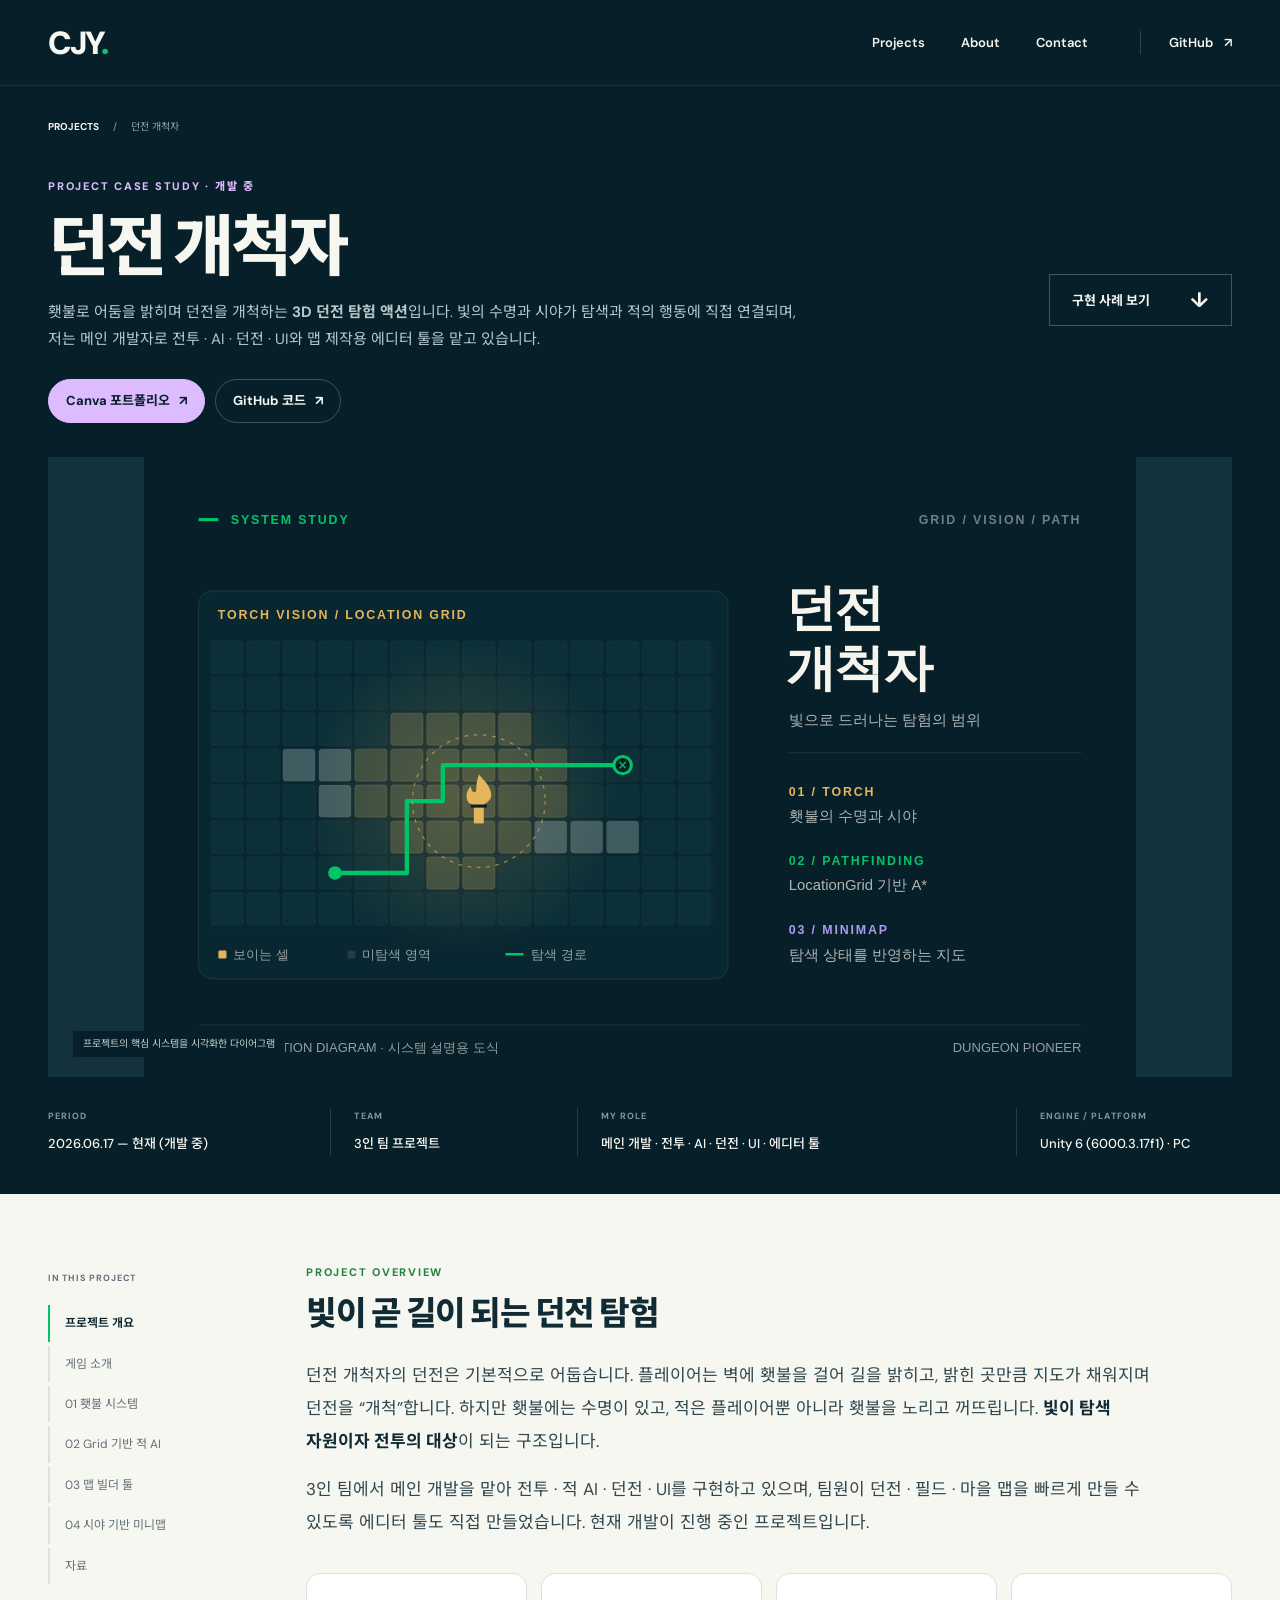
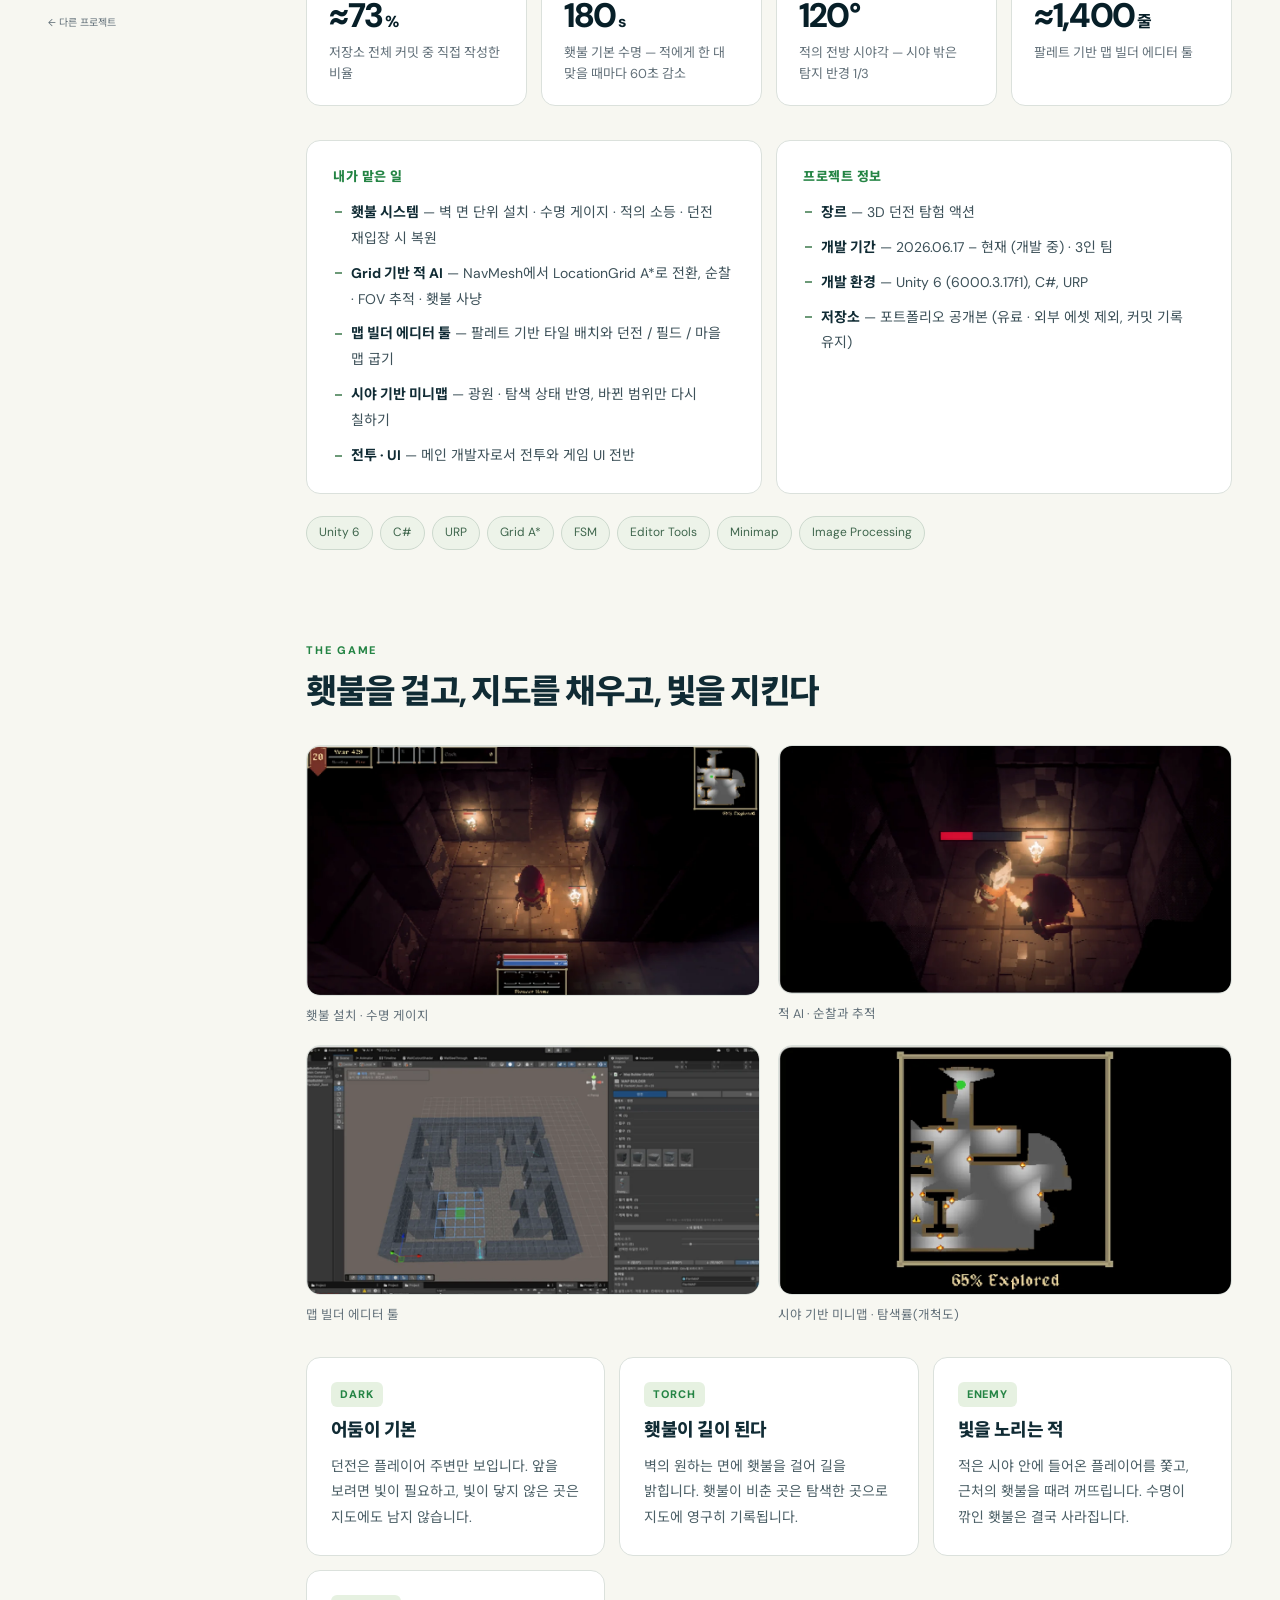
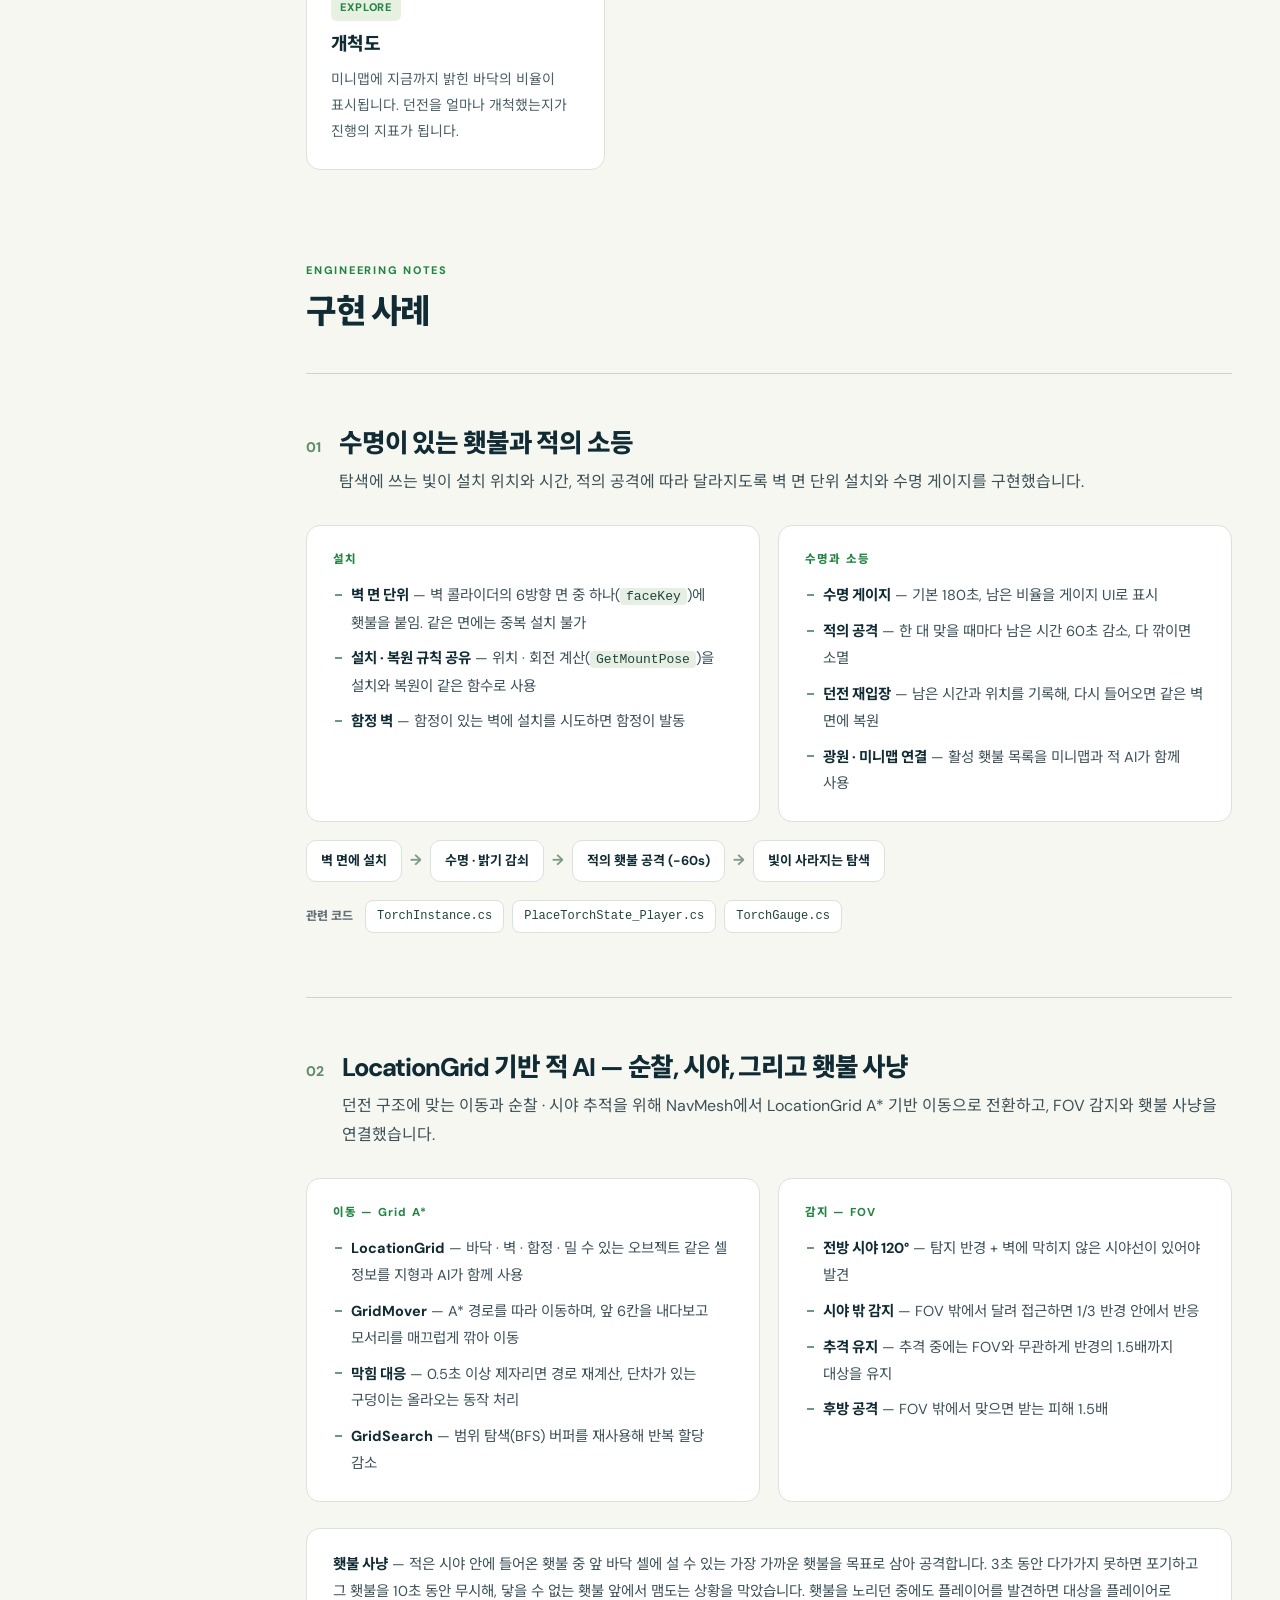
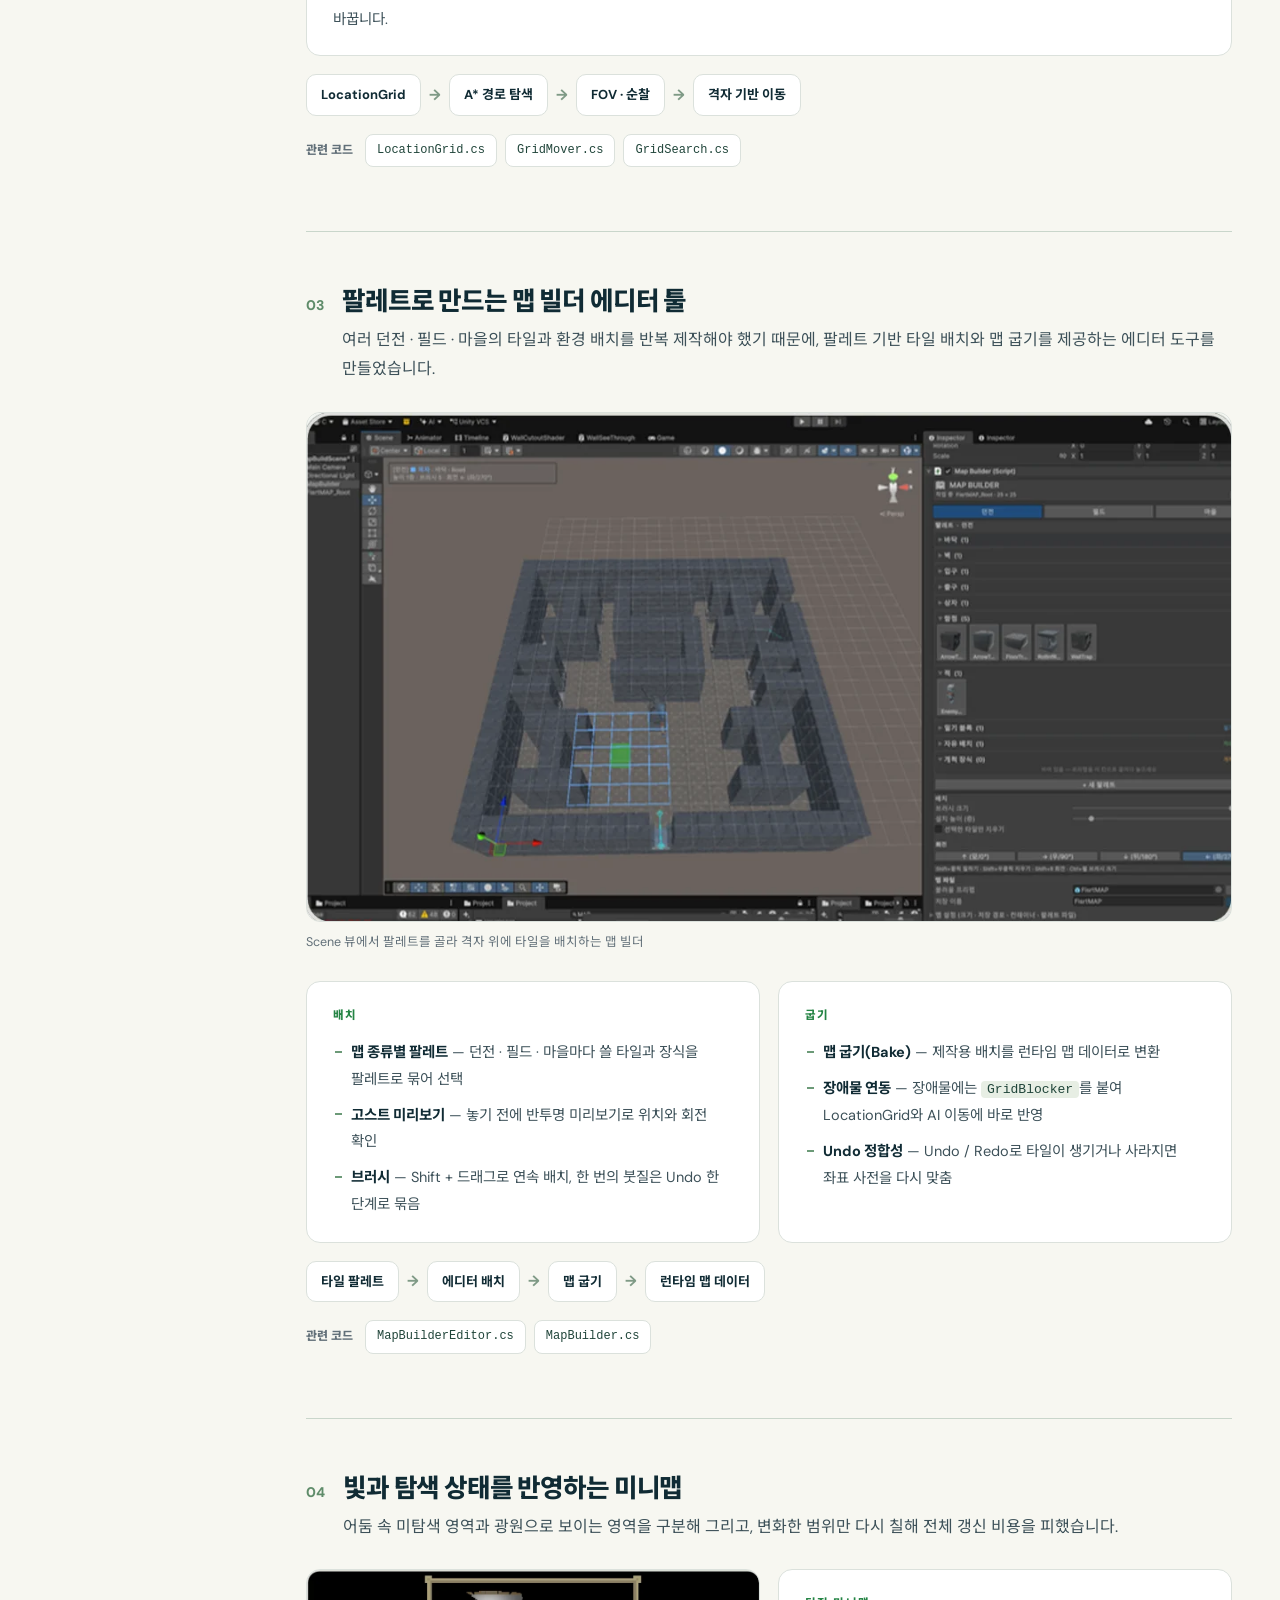
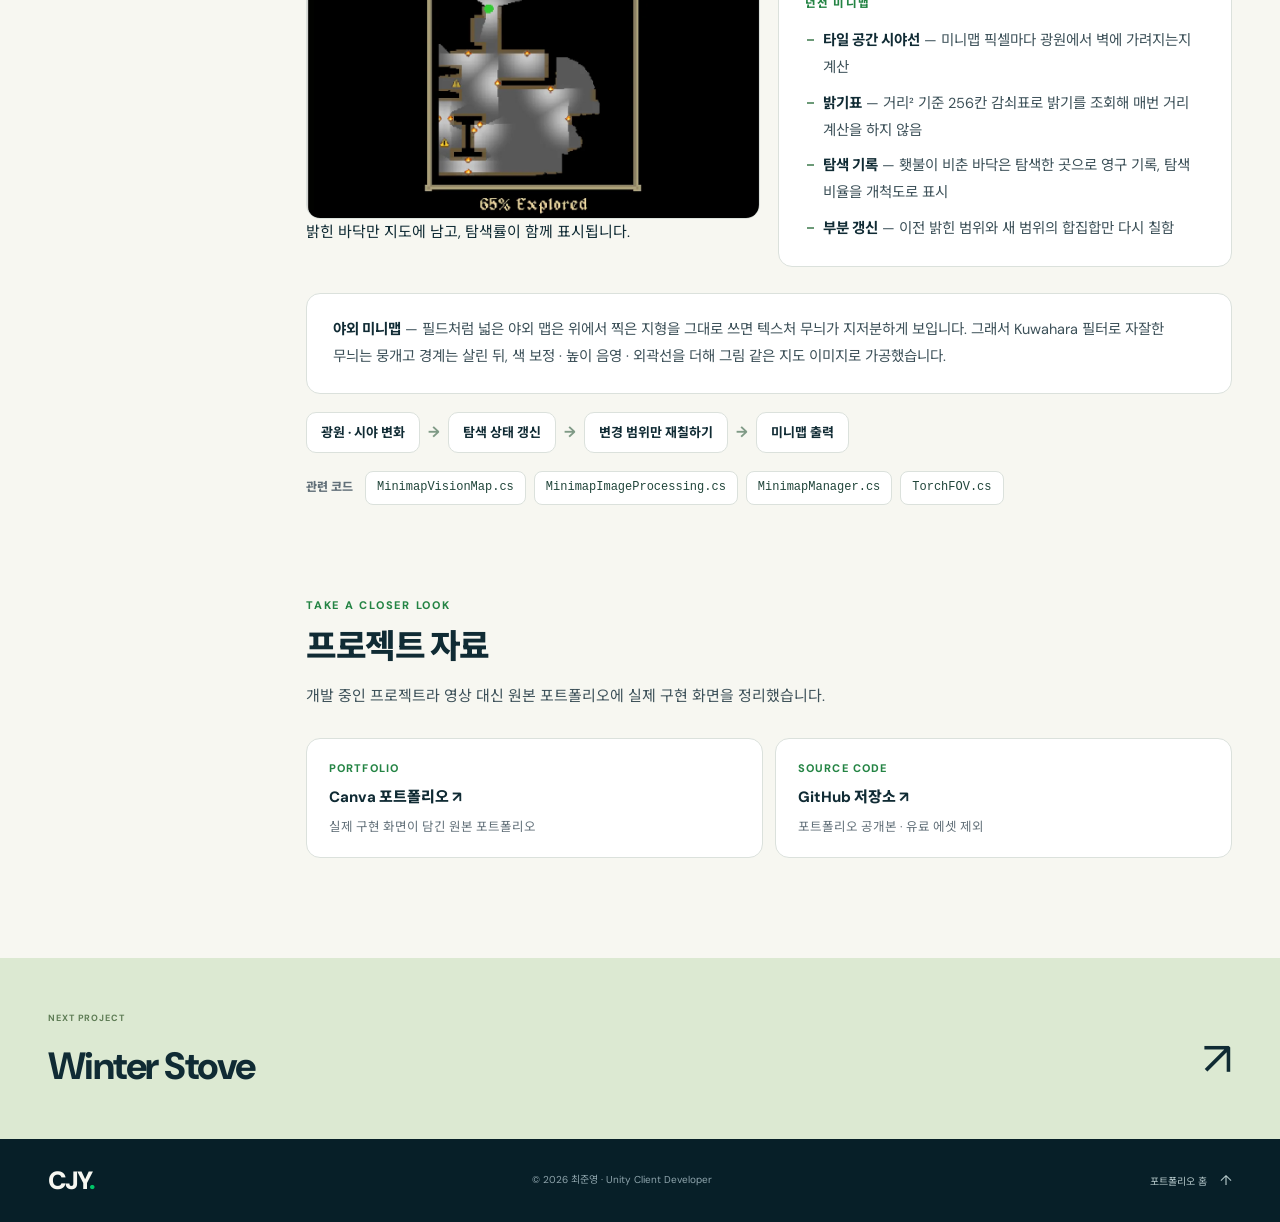
==== commit 2759dab4: "던전 개척자 코드 링크를 공개 포트폴리오 레포로 변경" ====
--- a/projects/dungeon-pioneer.html
+++ b/projects/dungeon-pioneer.html
@@ -28,7 +28,7 @@
       <p class="cs-tagline">횃불로 어둠을 밝히며 던전을 개척하는 <b>3D 던전 탐험 액션</b>입니다. 빛의 수명과 시야가 탐색과 적의 행동에 직접 연결되며, 저는 메인 개발자로 전투 · AI · 던전 · UI와 맵 제작용 에디터 툴을 맡고 있습니다.</p>
       <div class="cs-hero-actions">
         <a class="primary" href="https://www.canva.com/d/mzu8Fvwvj8IVG7d" target="_blank" rel="noopener noreferrer">Canva 포트폴리오 <span aria-hidden="true">↗</span></a>
-        <a href="https://github.com/hjune87/Project-DP" target="_blank" rel="noopener noreferrer">GitHub 저장소 (접근 권한 필요) <span aria-hidden="true">↗</span></a>
+        <a href="https://github.com/chlwnsdud2025/Dungeon-Pioneer-Portfolio" target="_blank" rel="noopener noreferrer">GitHub 코드 <span aria-hidden="true">↗</span></a>
       </div>
     </div>
     <a class="button button-outline" href="#torch">구현 사례 보기 <span aria-hidden="true">↓</span></a>
@@ -86,7 +86,7 @@
         <li><strong>장르</strong> — 3D 던전 탐험 액션</li>
         <li><strong>개발 기간</strong> — 2026.06.17 – 현재 (개발 중) · 3인 팀</li>
         <li><strong>개발 환경</strong> — Unity 6 (6000.3.17f1), C#, URP</li>
-        <li><strong>저장소</strong> — 팀 비공개 저장소 (코드 링크는 접근 권한이 필요할 수 있습니다)</li>
+        <li><strong>저장소</strong> — 포트폴리오 공개본 (유료 · 외부 에셋 제외, 커밋 기록 유지)</li>
       </ul>
     </div>
   </div>
@@ -134,8 +134,7 @@
       </ul></div>
     </div>
     <div class="cs-flow"><span>벽 면에 설치</span><i>→</i><span>수명 · 밝기 감쇠</span><i>→</i><span>적의 횃불 공격 (−60s)</span><i>→</i><span>빛이 사라지는 탐색</span></div>
-    <div class="cs-src private"><span>관련 코드</span><a href="https://github.com/hjune87/Project-DP/blob/main/Project%20DP/Assets/Scripts/Map/TorchInstance.cs" target="_blank" rel="noopener noreferrer">TorchInstance.cs</a><a href="https://github.com/hjune87/Project-DP/blob/main/Project%20DP/Assets/Scripts/Player/State/PlaceTorchState_Player.cs" target="_blank" rel="noopener noreferrer">PlaceTorchState_Player.cs</a><a href="https://github.com/hjune87/Project-DP/blob/main/Project%20DP/Assets/Scripts/UI/Components/TorchGauge.cs" target="_blank" rel="noopener noreferrer">TorchGauge.cs</a></div>
-    <p class="cs-note">팀 비공개 저장소라 접근 권한이 필요할 수 있습니다.</p>
+    <div class="cs-src"><span>관련 코드</span><a href="https://github.com/chlwnsdud2025/Dungeon-Pioneer-Portfolio/blob/main/Project%20DP/Assets/Scripts/Map/TorchInstance.cs" target="_blank" rel="noopener noreferrer">TorchInstance.cs</a><a href="https://github.com/chlwnsdud2025/Dungeon-Pioneer-Portfolio/blob/main/Project%20DP/Assets/Scripts/Player/State/PlaceTorchState_Player.cs" target="_blank" rel="noopener noreferrer">PlaceTorchState_Player.cs</a><a href="https://github.com/chlwnsdud2025/Dungeon-Pioneer-Portfolio/blob/main/Project%20DP/Assets/Scripts/UI/Components/TorchGauge.cs" target="_blank" rel="noopener noreferrer">TorchGauge.cs</a></div>
   </article>
 
   <!-- ================= 02 ENEMY ================= -->
@@ -158,7 +157,7 @@
     </div>
     <div class="cs-callout"><p><strong>횃불 사냥</strong> — 적은 시야 안에 들어온 횃불 중 앞 바닥 셀에 설 수 있는 가장 가까운 횃불을 목표로 삼아 공격합니다. 3초 동안 다가가지 못하면 포기하고 그 횃불을 10초 동안 무시해, 닿을 수 없는 횃불 앞에서 맴도는 상황을 막았습니다. 횃불을 노리던 중에도 플레이어를 발견하면 대상을 플레이어로 바꿉니다.</p></div>
     <div class="cs-flow"><span>LocationGrid</span><i>→</i><span>A* 경로 탐색</span><i>→</i><span>FOV · 순찰</span><i>→</i><span>격자 기반 이동</span></div>
-    <div class="cs-src private"><span>관련 코드</span><a href="https://github.com/hjune87/Project-DP/blob/main/Project%20DP/Assets/Scripts/World/Grid/LocationGrid.cs" target="_blank" rel="noopener noreferrer">LocationGrid.cs</a><a href="https://github.com/hjune87/Project-DP/blob/main/Project%20DP/Assets/Scripts/Actor/GridMover.cs" target="_blank" rel="noopener noreferrer">GridMover.cs</a><a href="https://github.com/hjune87/Project-DP/blob/main/Project%20DP/Assets/Scripts/Actor/GridSearch.cs" target="_blank" rel="noopener noreferrer">GridSearch.cs</a></div>
+    <div class="cs-src"><span>관련 코드</span><a href="https://github.com/chlwnsdud2025/Dungeon-Pioneer-Portfolio/blob/main/Project%20DP/Assets/Scripts/World/Grid/LocationGrid.cs" target="_blank" rel="noopener noreferrer">LocationGrid.cs</a><a href="https://github.com/chlwnsdud2025/Dungeon-Pioneer-Portfolio/blob/main/Project%20DP/Assets/Scripts/Actor/GridMover.cs" target="_blank" rel="noopener noreferrer">GridMover.cs</a><a href="https://github.com/chlwnsdud2025/Dungeon-Pioneer-Portfolio/blob/main/Project%20DP/Assets/Scripts/Actor/GridSearch.cs" target="_blank" rel="noopener noreferrer">GridSearch.cs</a></div>
   </article>
 
   <!-- ================= 03 BUILDER ================= -->
@@ -180,7 +179,7 @@
       </ul></div>
     </div>
     <div class="cs-flow"><span>타일 팔레트</span><i>→</i><span>에디터 배치</span><i>→</i><span>맵 굽기</span><i>→</i><span>런타임 맵 데이터</span></div>
-    <div class="cs-src private"><span>관련 코드</span><a href="https://github.com/hjune87/Project-DP/blob/main/Project%20DP/Assets/Editor/MapBuilderEditor.cs" target="_blank" rel="noopener noreferrer">MapBuilderEditor.cs</a><a href="https://github.com/hjune87/Project-DP/blob/main/Project%20DP/Assets/Scripts/Map/Builder/MapBuilder.cs" target="_blank" rel="noopener noreferrer">MapBuilder.cs</a></div>
+    <div class="cs-src"><span>관련 코드</span><a href="https://github.com/chlwnsdud2025/Dungeon-Pioneer-Portfolio/blob/main/Project%20DP/Assets/Editor/MapBuilderEditor.cs" target="_blank" rel="noopener noreferrer">MapBuilderEditor.cs</a><a href="https://github.com/chlwnsdud2025/Dungeon-Pioneer-Portfolio/blob/main/Project%20DP/Assets/Scripts/Map/Builder/MapBuilder.cs" target="_blank" rel="noopener noreferrer">MapBuilder.cs</a></div>
   </article>
 
   <!-- ================= 04 MINIMAP ================= -->
@@ -198,7 +197,7 @@
     </div>
     <div class="cs-callout"><p><strong>야외 미니맵</strong> — 필드처럼 넓은 야외 맵은 위에서 찍은 지형을 그대로 쓰면 텍스처 무늬가 지저분하게 보입니다. 그래서 Kuwahara 필터로 자잘한 무늬는 뭉개고 경계는 살린 뒤, 색 보정 · 높이 음영 · 외곽선을 더해 그림 같은 지도 이미지로 가공했습니다.</p></div>
     <div class="cs-flow"><span>광원 · 시야 변화</span><i>→</i><span>탐색 상태 갱신</span><i>→</i><span>변경 범위만 재칠하기</span><i>→</i><span>미니맵 출력</span></div>
-    <div class="cs-src private"><span>관련 코드</span><a href="https://github.com/hjune87/Project-DP/blob/main/Project%20DP/Assets/Scripts/Core/MinimapVisionMap.cs" target="_blank" rel="noopener noreferrer">MinimapVisionMap.cs</a><a href="https://github.com/hjune87/Project-DP/blob/main/Project%20DP/Assets/Scripts/Core/MinimapImageProcessing.cs" target="_blank" rel="noopener noreferrer">MinimapImageProcessing.cs</a><a href="https://github.com/hjune87/Project-DP/blob/main/Project%20DP/Assets/Scripts/Core/MinimapManager.cs" target="_blank" rel="noopener noreferrer">MinimapManager.cs</a><a href="https://github.com/hjune87/Project-DP/blob/main/Project%20DP/Assets/Scripts/TorchFOV.cs" target="_blank" rel="noopener noreferrer">TorchFOV.cs</a></div>
+    <div class="cs-src"><span>관련 코드</span><a href="https://github.com/chlwnsdud2025/Dungeon-Pioneer-Portfolio/blob/main/Project%20DP/Assets/Scripts/Core/MinimapVisionMap.cs" target="_blank" rel="noopener noreferrer">MinimapVisionMap.cs</a><a href="https://github.com/chlwnsdud2025/Dungeon-Pioneer-Portfolio/blob/main/Project%20DP/Assets/Scripts/Core/MinimapImageProcessing.cs" target="_blank" rel="noopener noreferrer">MinimapImageProcessing.cs</a><a href="https://github.com/chlwnsdud2025/Dungeon-Pioneer-Portfolio/blob/main/Project%20DP/Assets/Scripts/Core/MinimapManager.cs" target="_blank" rel="noopener noreferrer">MinimapManager.cs</a><a href="https://github.com/chlwnsdud2025/Dungeon-Pioneer-Portfolio/blob/main/Project%20DP/Assets/Scripts/TorchFOV.cs" target="_blank" rel="noopener noreferrer">TorchFOV.cs</a></div>
   </article>
 </section>
 
@@ -209,7 +208,7 @@
   <p class="cs-text" style="margin-top:12px">개발 중인 프로젝트라 영상 대신 원본 포트폴리오에 실제 구현 화면을 정리했습니다.</p>
   <div class="cs-resources">
     <a href="https://www.canva.com/d/mzu8Fvwvj8IVG7d" target="_blank" rel="noopener noreferrer"><small>PORTFOLIO</small><strong>Canva 포트폴리오 ↗</strong><span>실제 구현 화면이 담긴 원본 포트폴리오</span></a>
-    <a href="https://github.com/hjune87/Project-DP" target="_blank" rel="noopener noreferrer"><small>SOURCE CODE</small><strong>GitHub 저장소 ↗</strong><span>팀 비공개 저장소 · 접근 권한이 필요할 수 있습니다</span></a>
+    <a href="https://github.com/chlwnsdud2025/Dungeon-Pioneer-Portfolio" target="_blank" rel="noopener noreferrer"><small>SOURCE CODE</small><strong>GitHub 저장소 ↗</strong><span>포트폴리오 공개본 · 유료 에셋 제외</span></a>
   </div>
 </section>
 
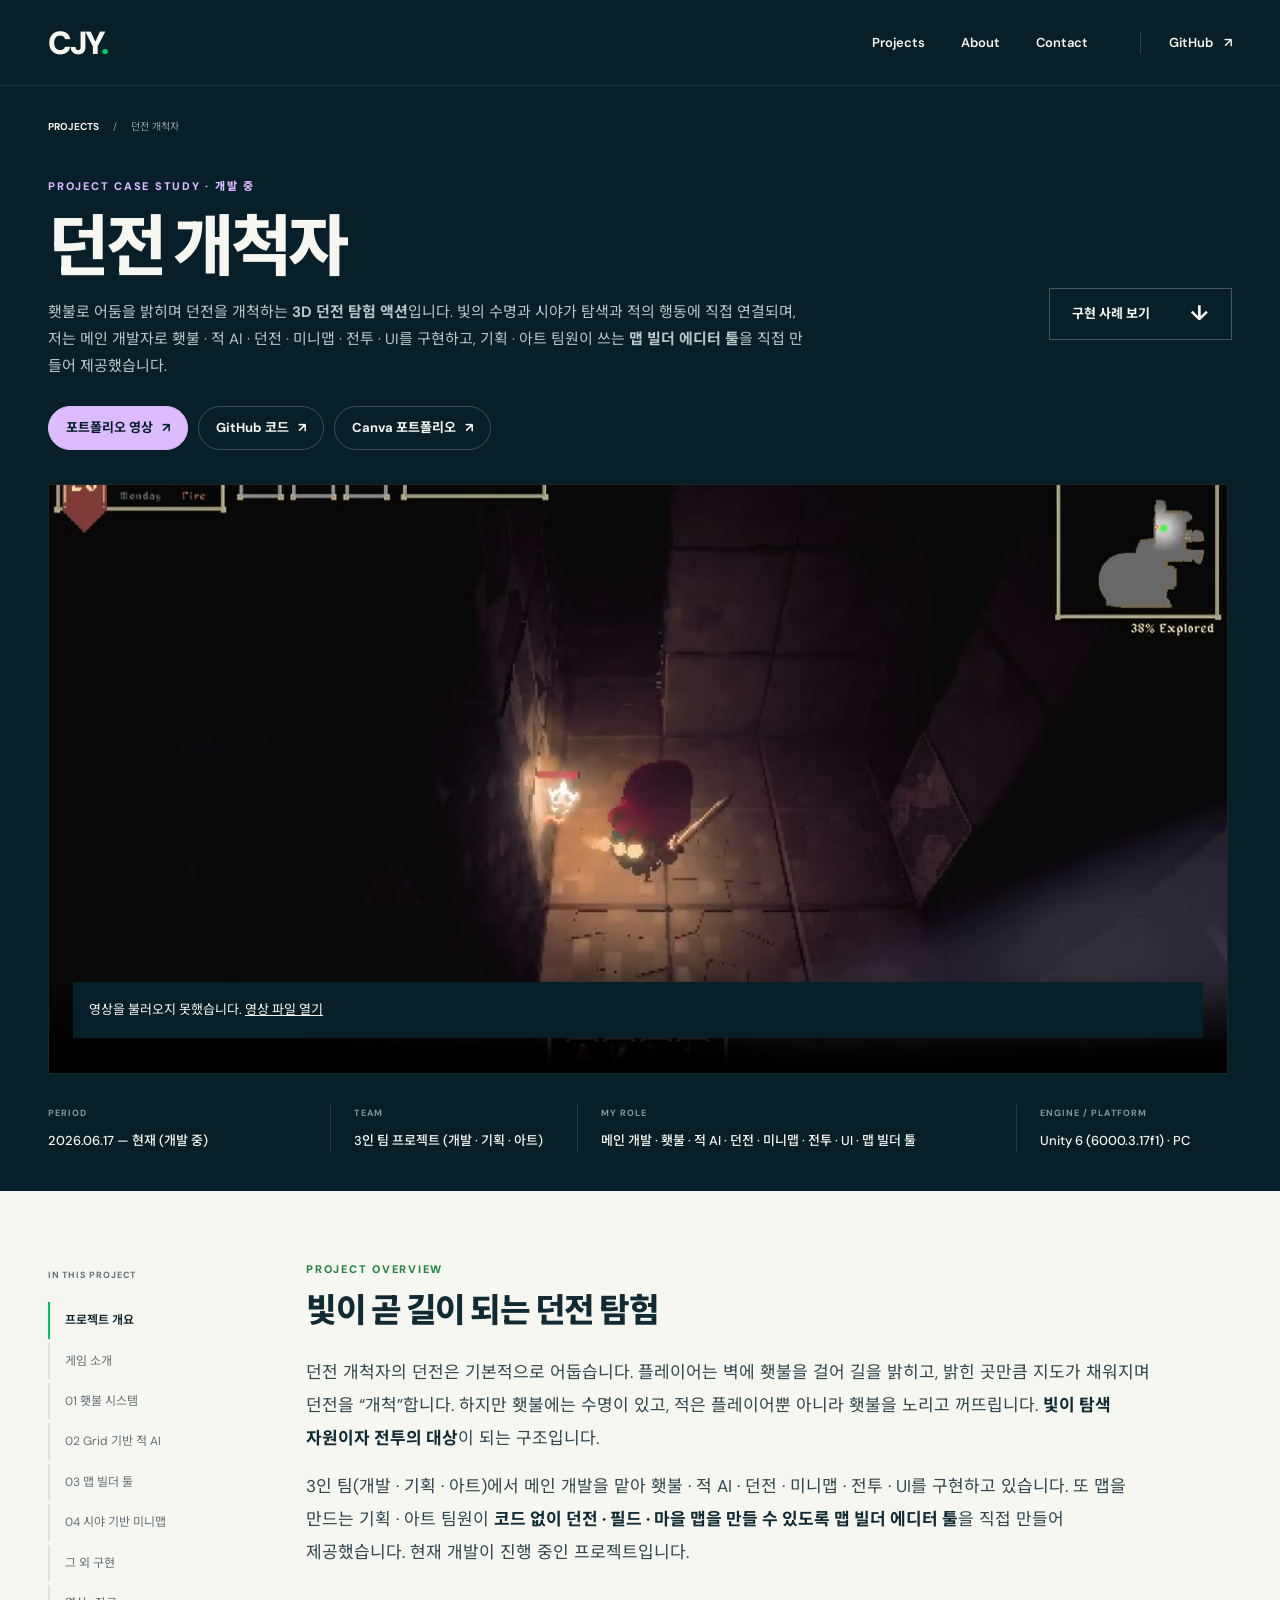
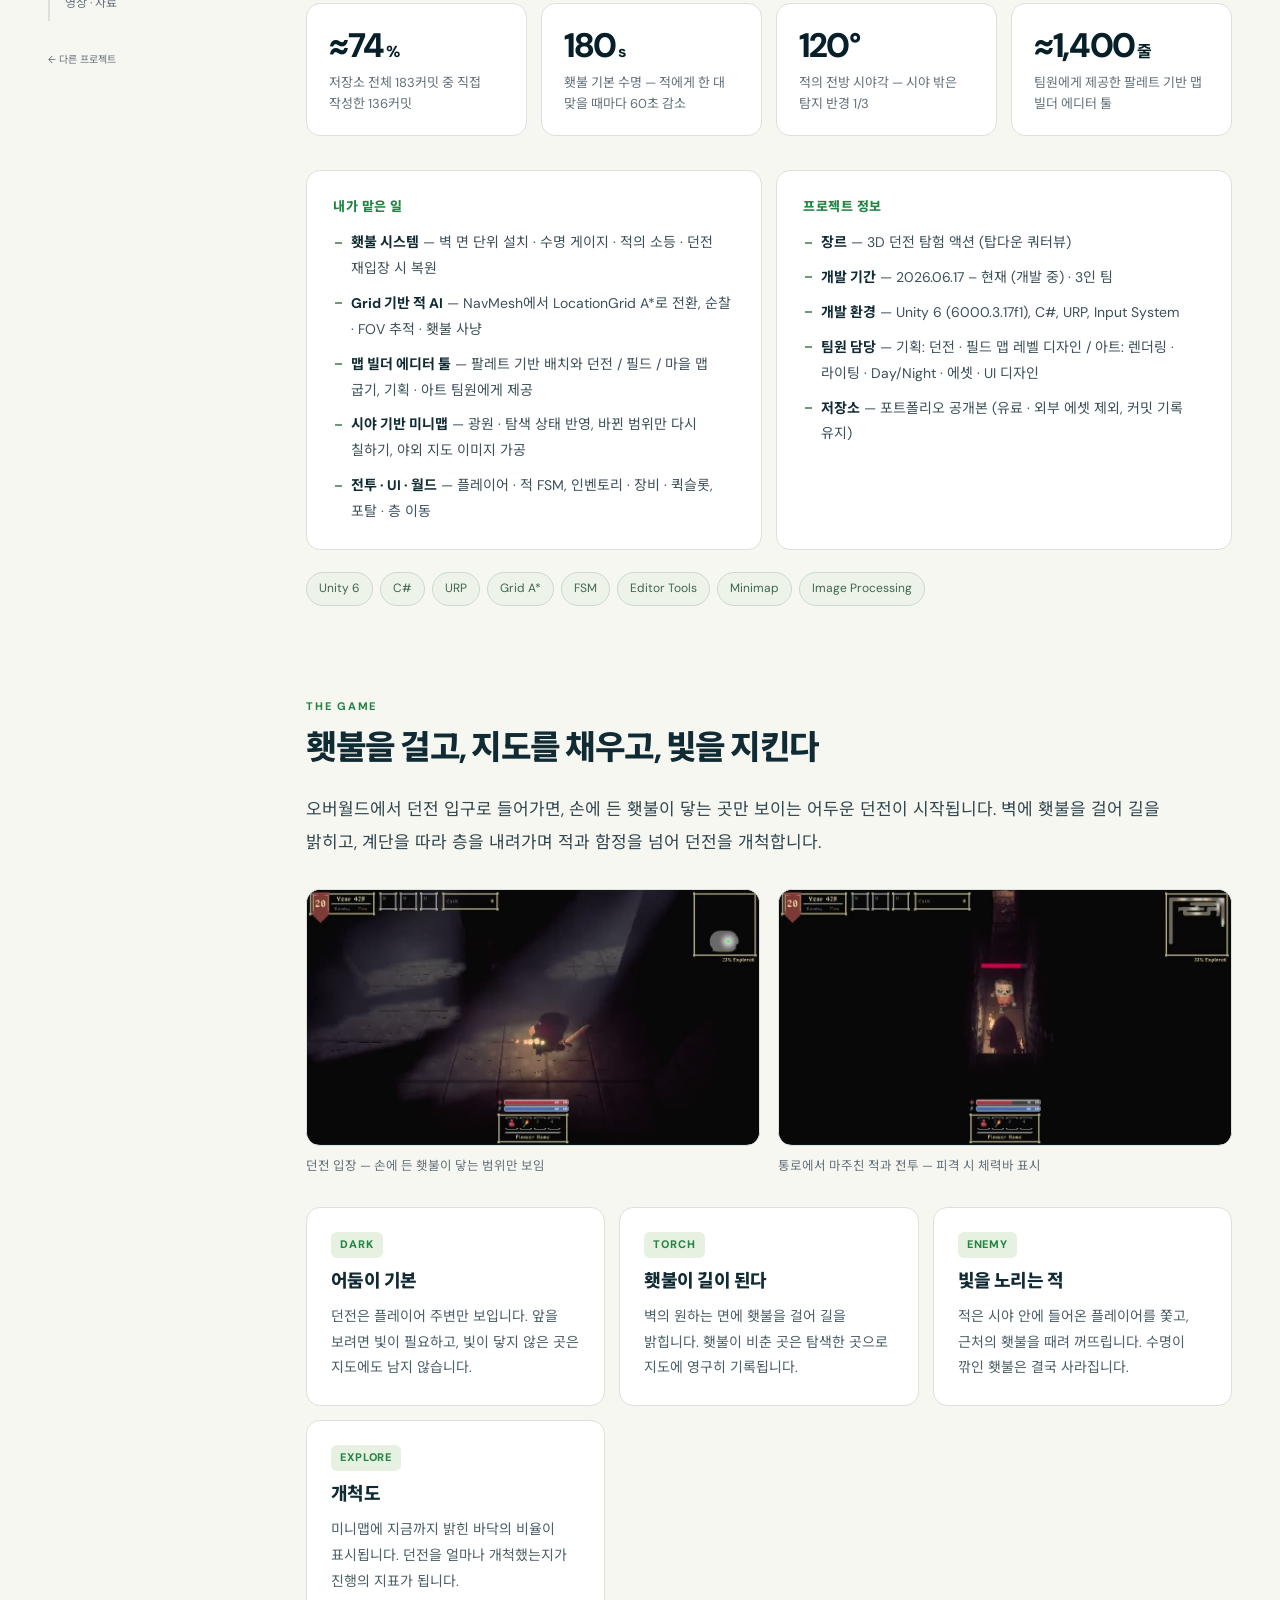
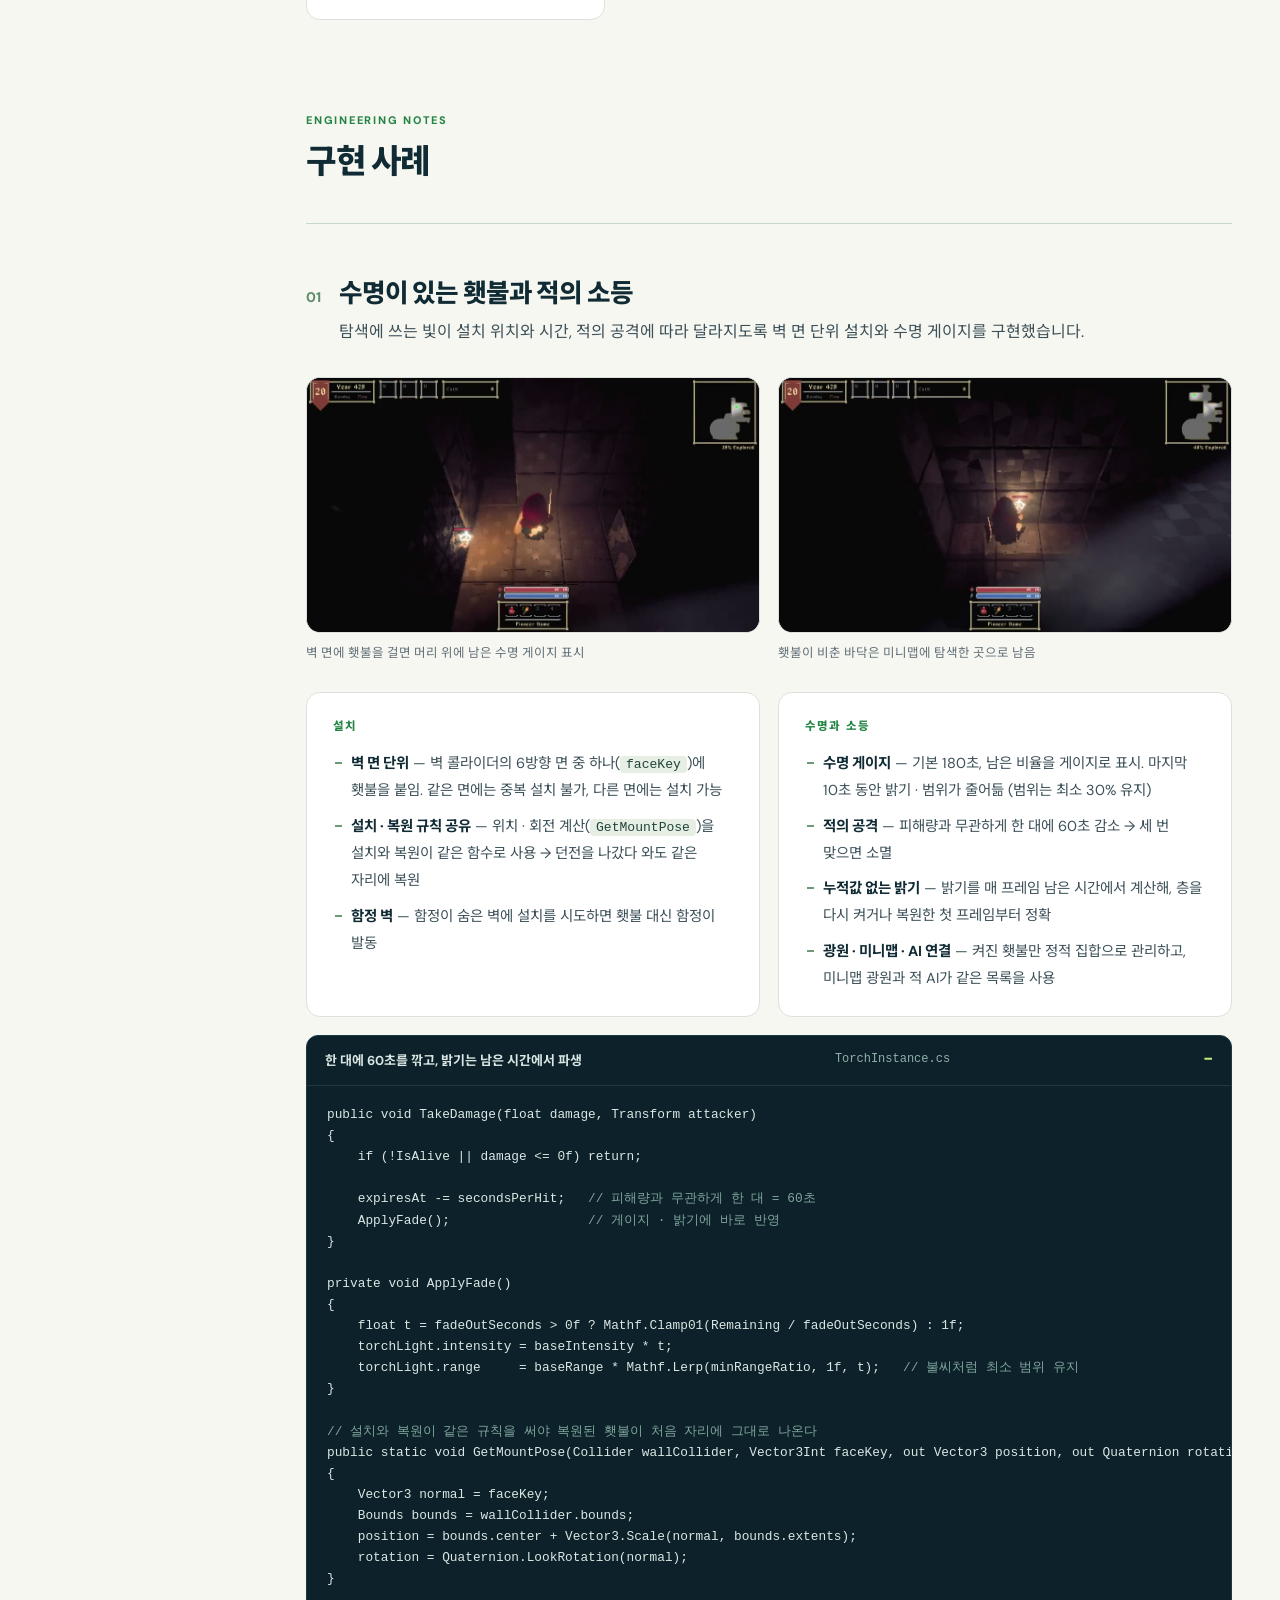
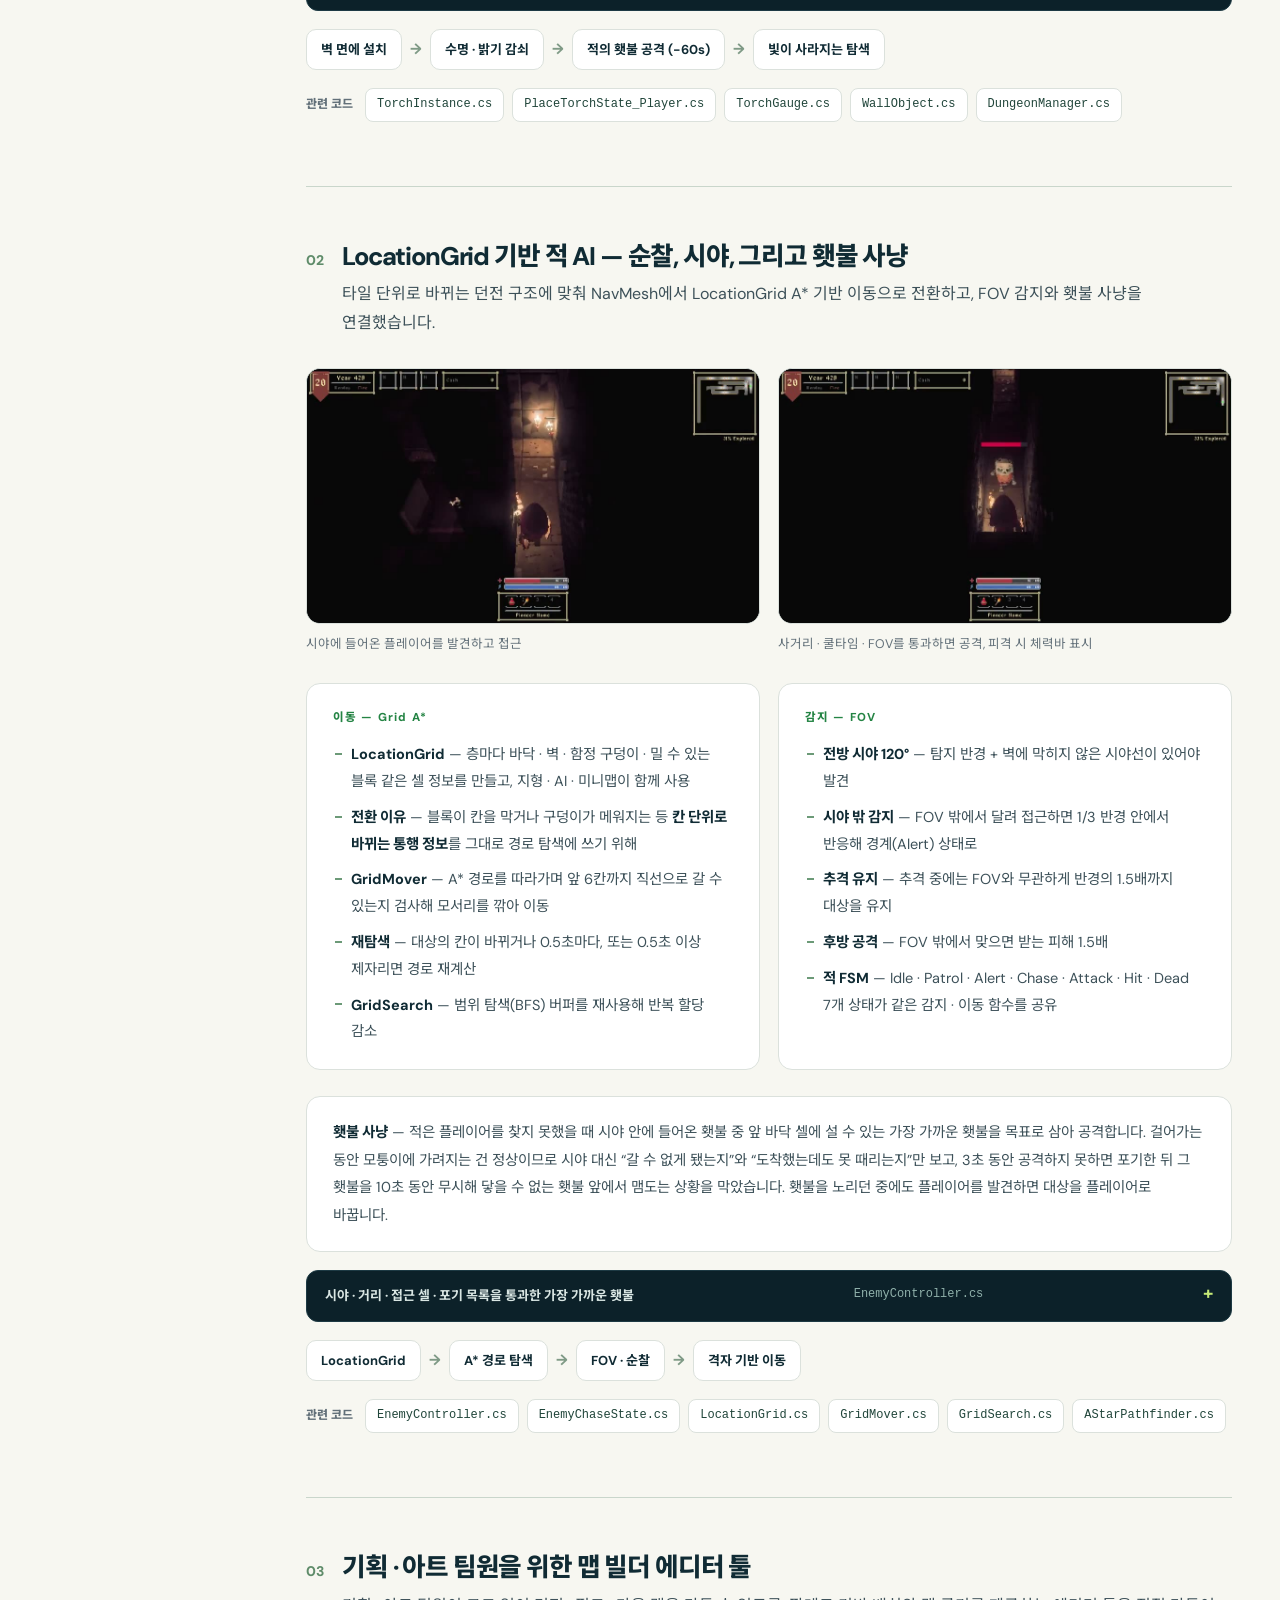
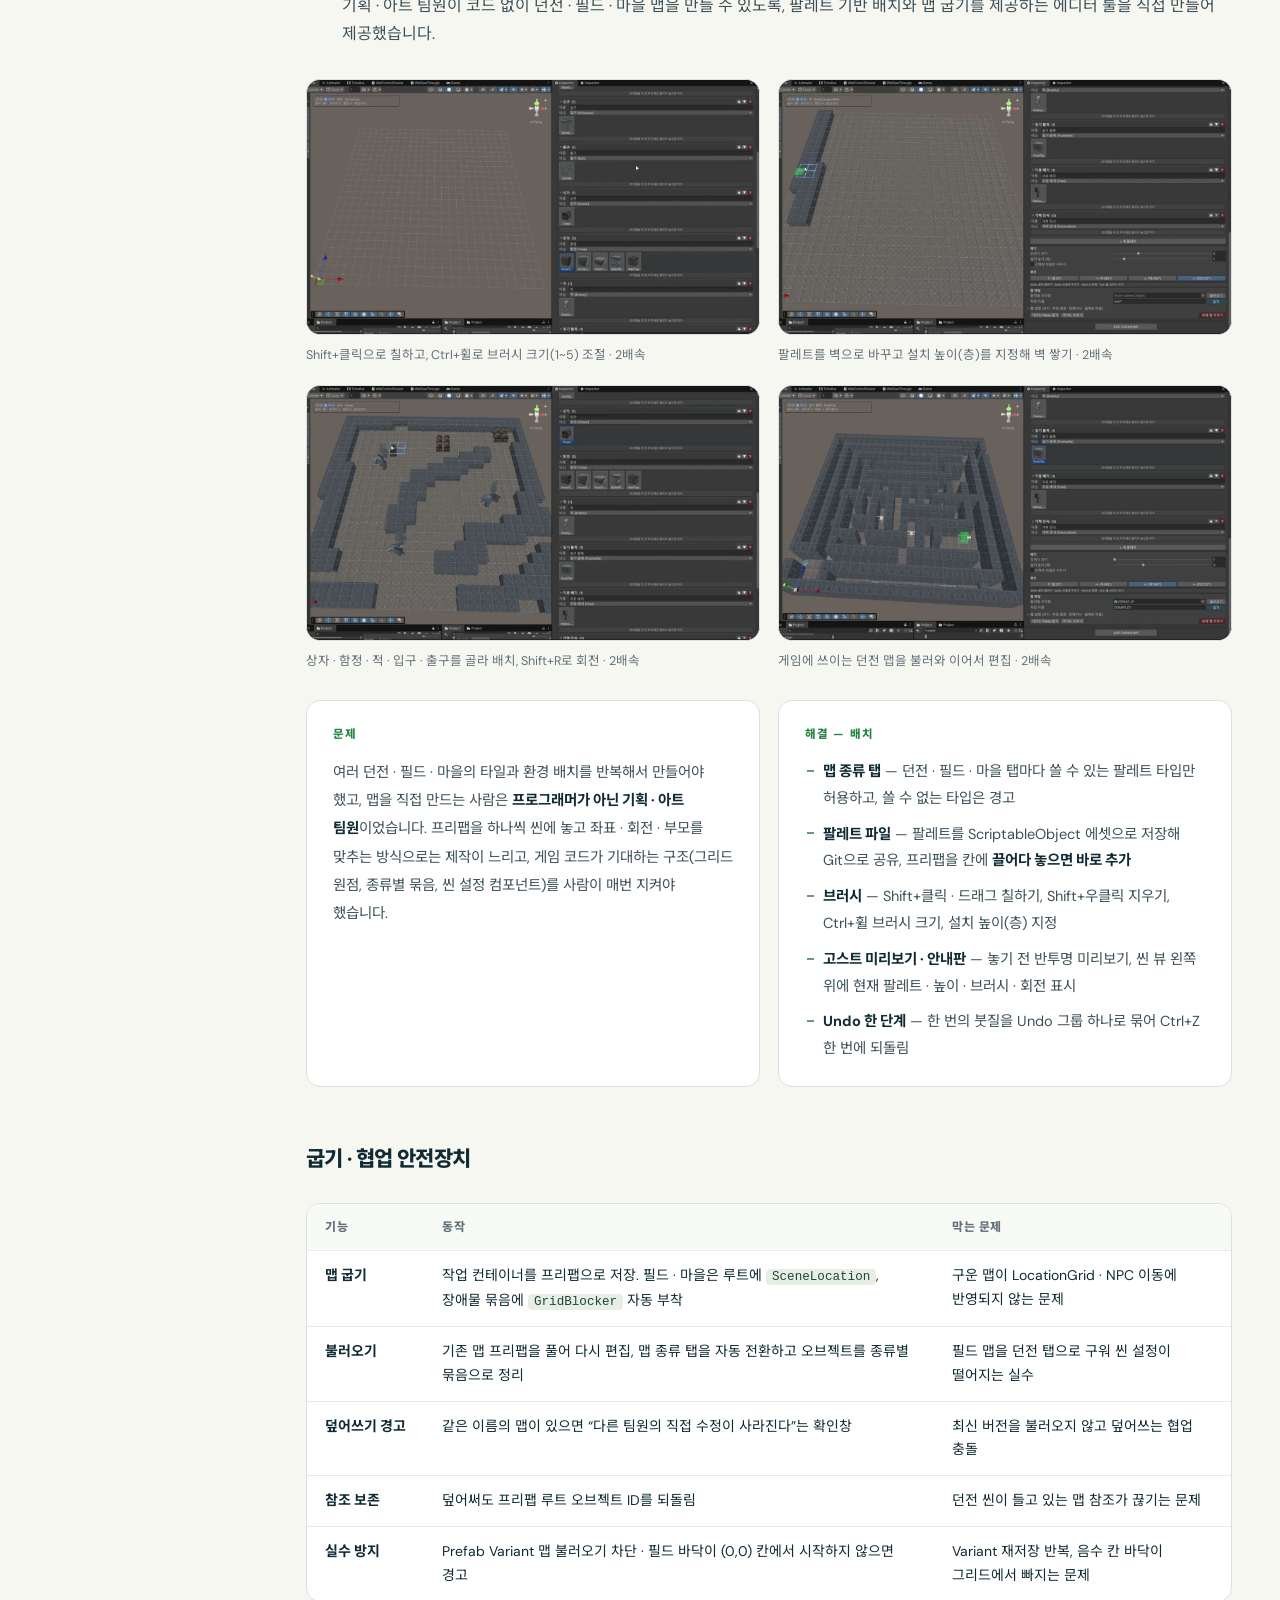
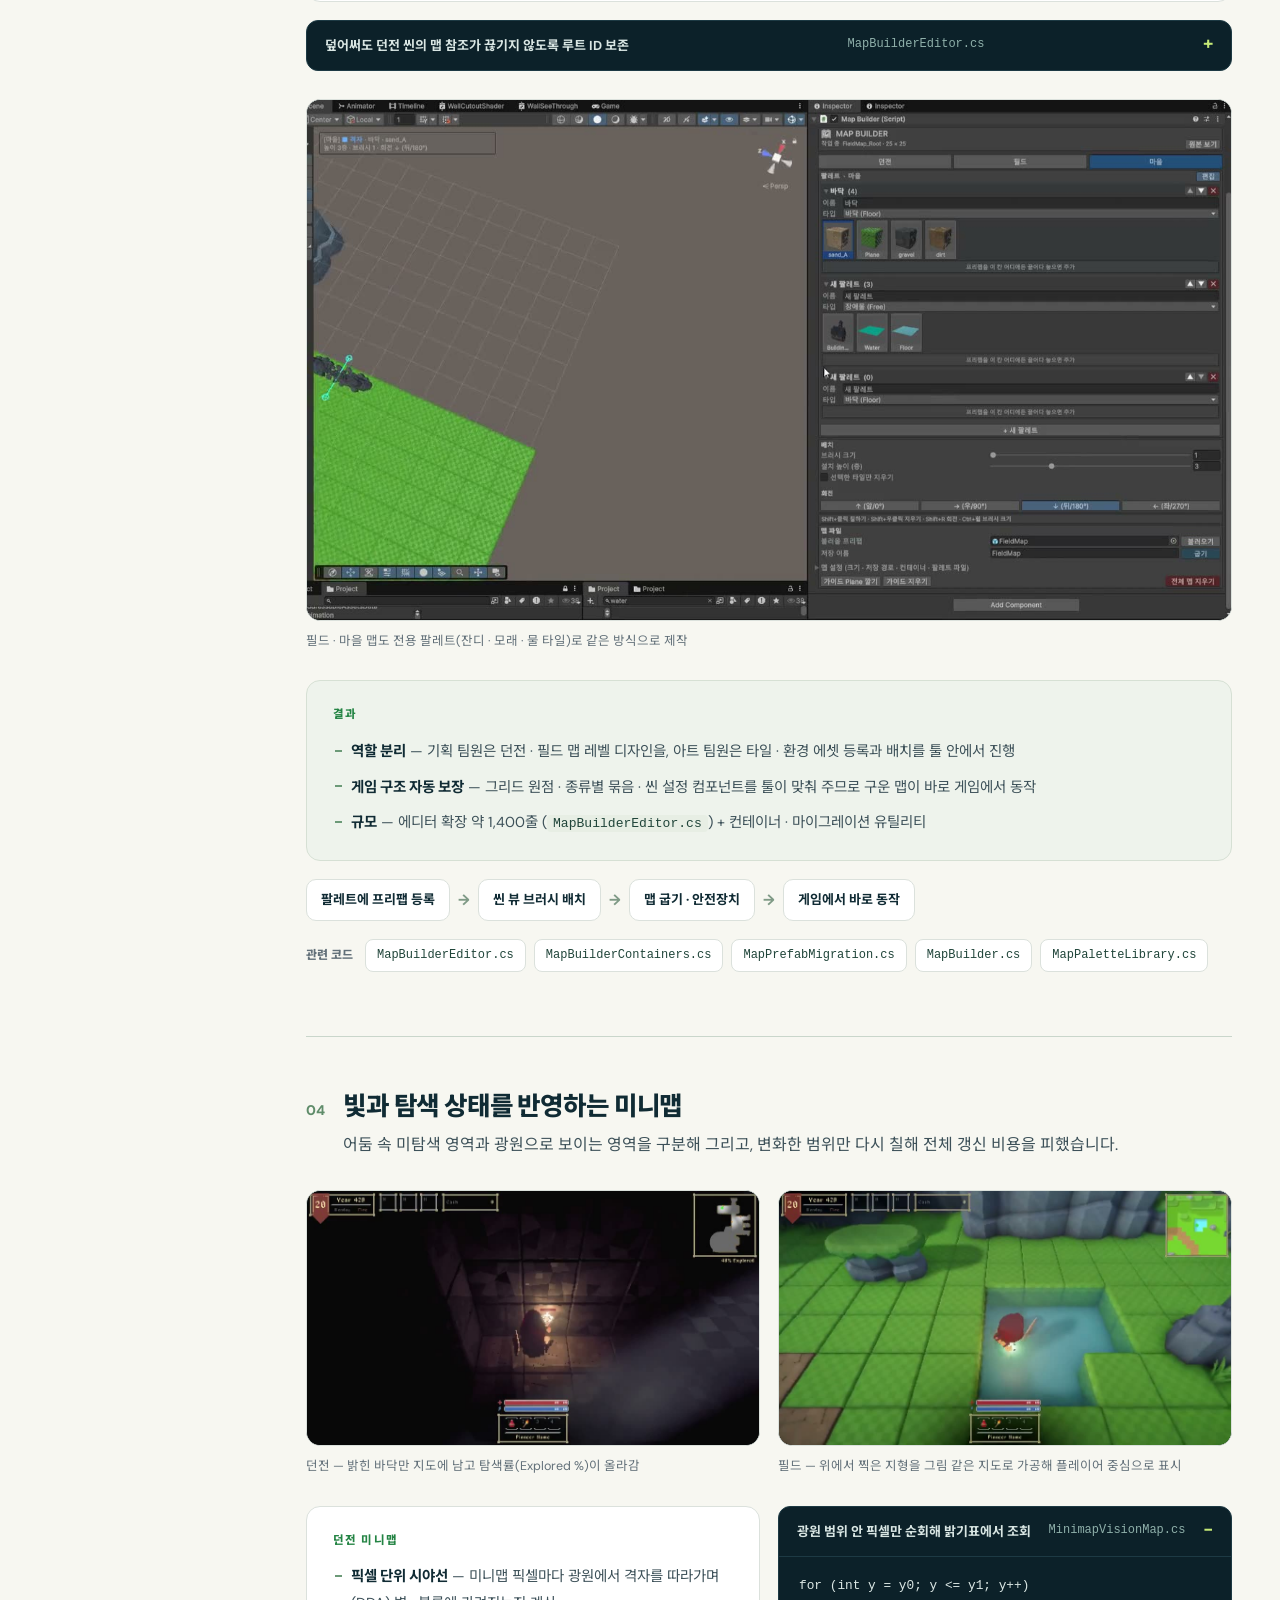
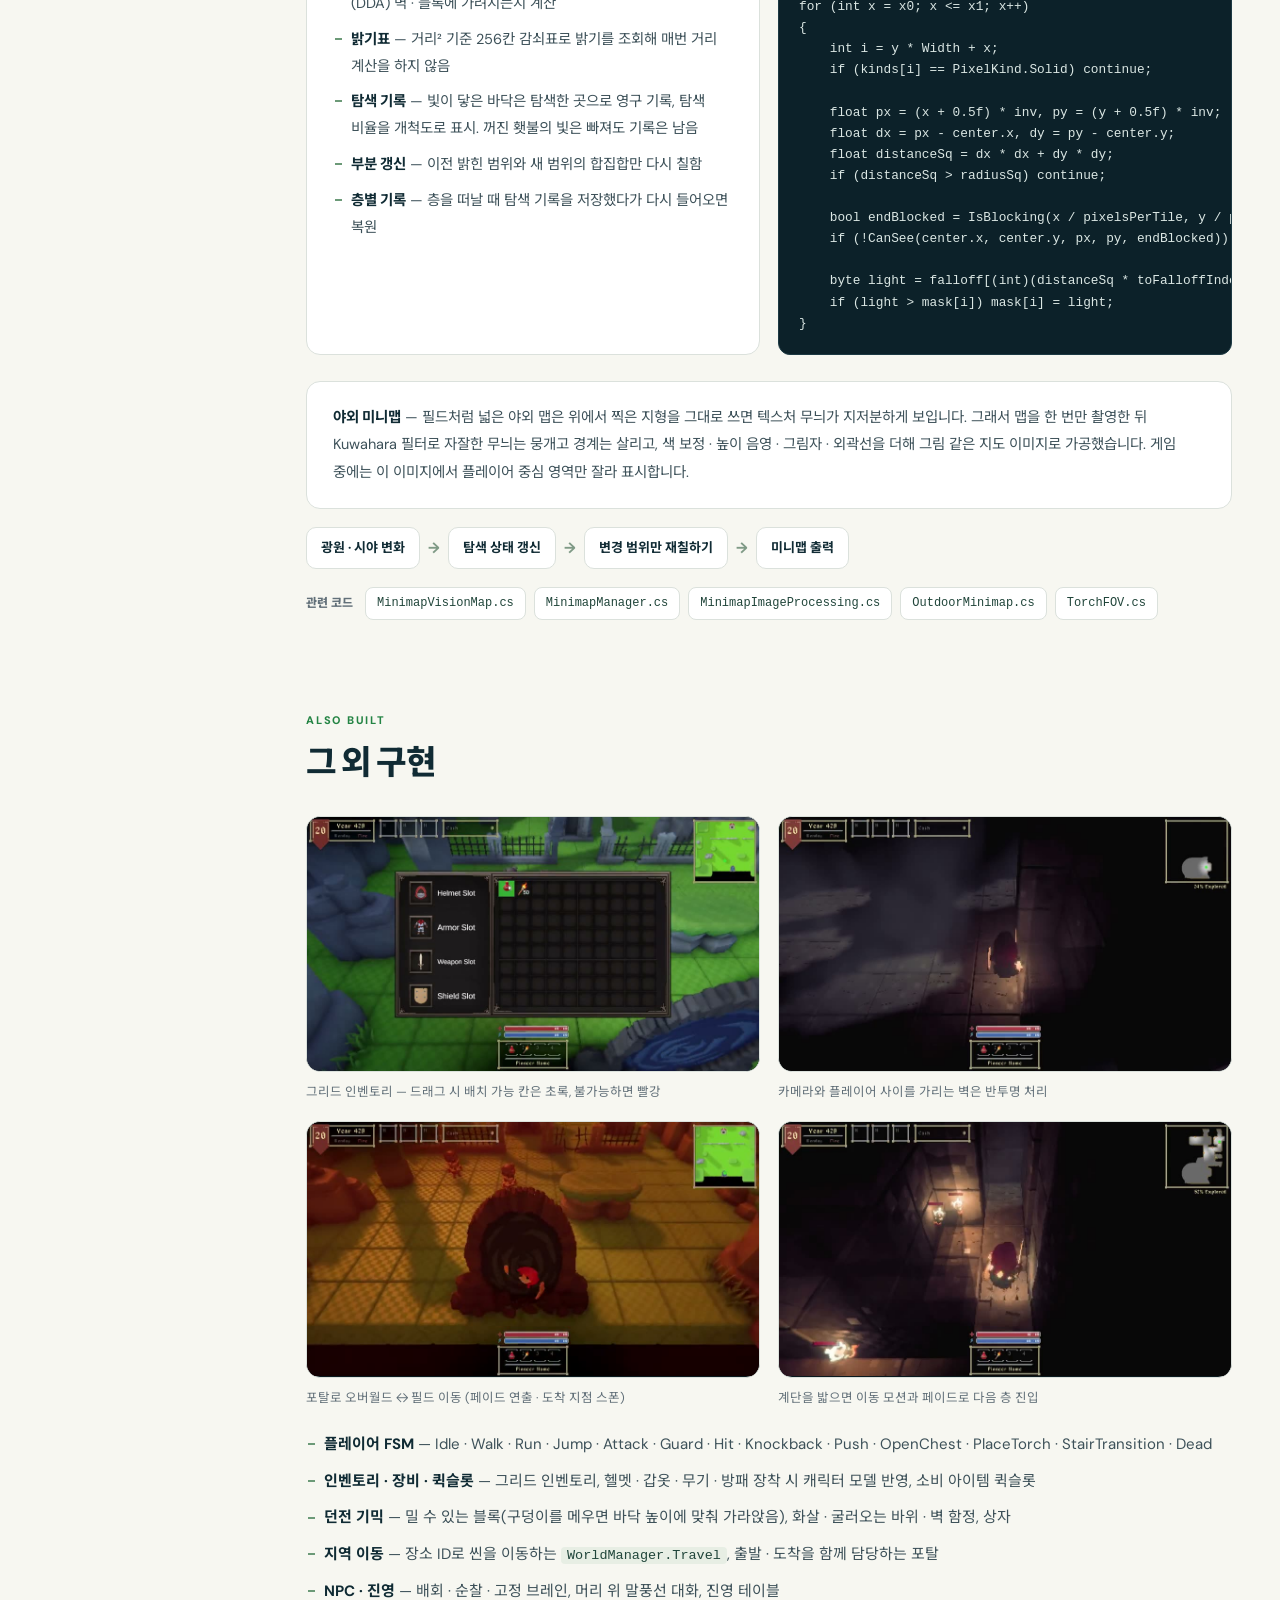
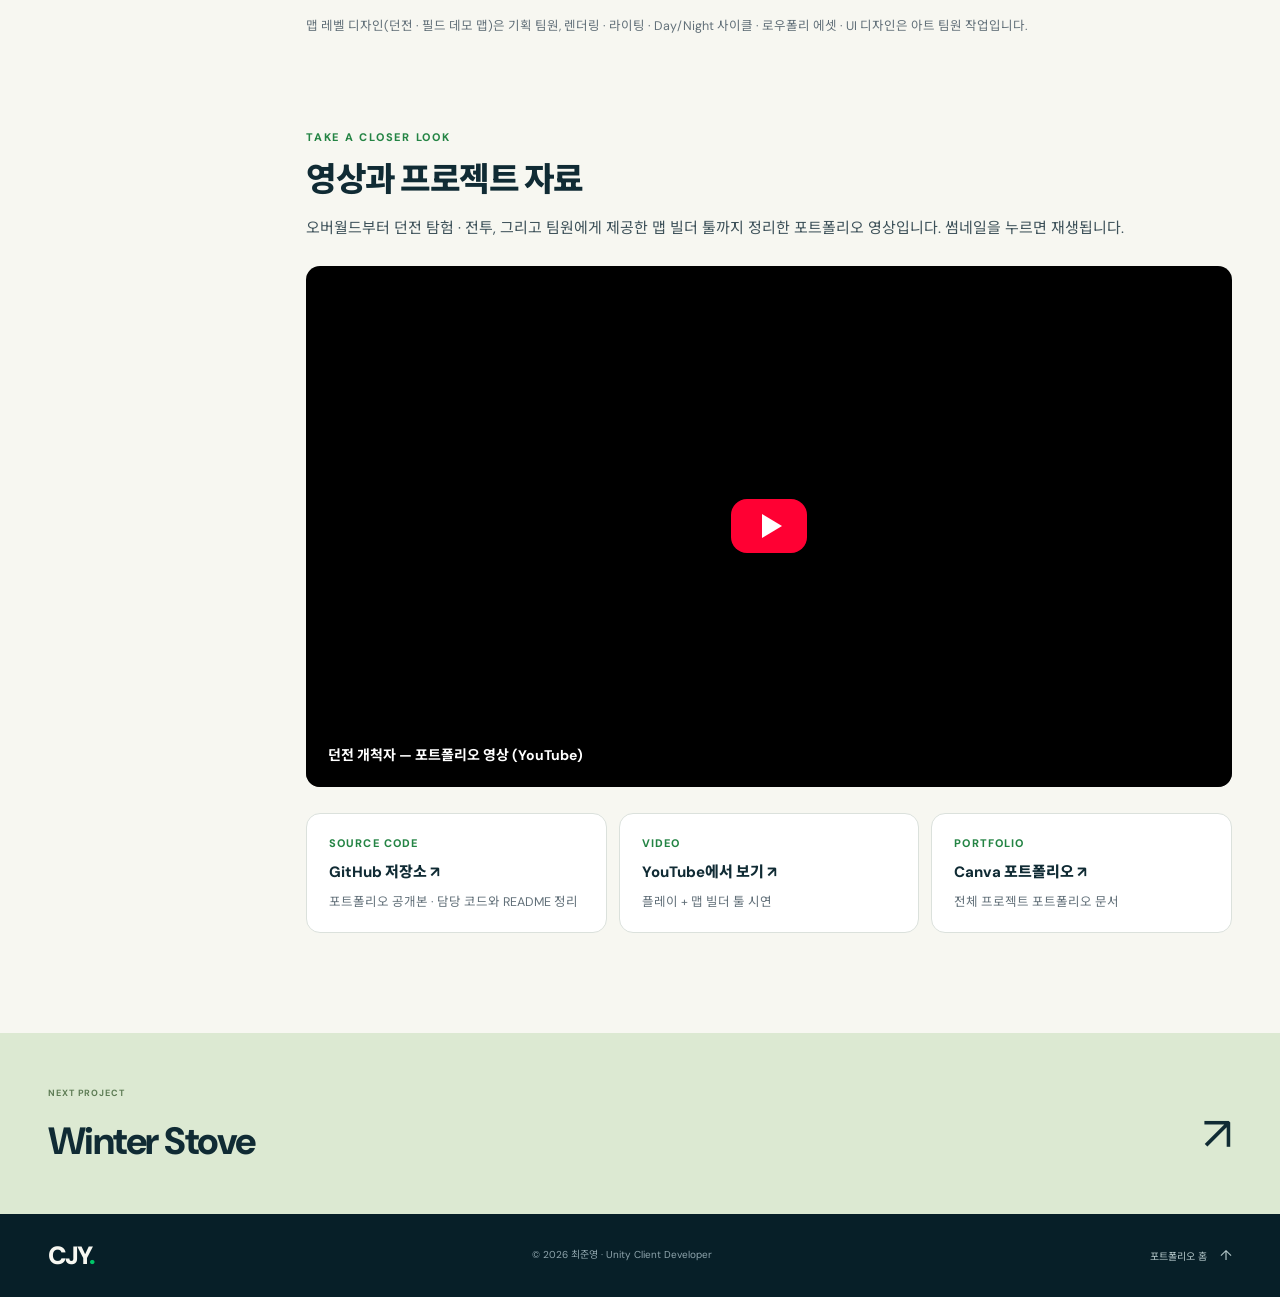
==== commit 41d797e0: "던전 개척자 페이지에 하이라이트 영상 · 플레이 클립 · 코드 · 맵 빌더 내용 반영" ====
--- a/projects/dungeon-pioneer.html
+++ b/projects/dungeon-pioneer.html
@@ -4,7 +4,7 @@
 <meta charset="utf-8">
 <meta name="viewport" content="width=device-width, initial-scale=1">
 <meta name="theme-color" content="#071f28">
-<meta name="description" content="횃불로 어둠을 밝히며 던전을 개척하는 3D 던전 탐험 액션 (개발 중). 수명이 있는 횃불, LocationGrid A* 적 AI, 팔레트 맵 빌더 에디터 툴, 시야 기반 미니맵 구현 사례.">
+<meta name="description" content="횃불로 어둠을 밝히며 던전을 개척하는 3D 던전 탐험 액션 (개발 중). 수명이 있는 횃불, LocationGrid A* 적 AI, 기획 · 아트 팀원에게 제공한 맵 빌더 에디터 툴, 시야 기반 미니맵 구현 사례.">
 <title>던전 개척자 · 최준영</title>
 <link rel="icon" type="image/svg+xml" href="../assets/favicon.svg">
 <link rel="preconnect" href="https://fonts.googleapis.com">
@@ -25,19 +25,20 @@
     <div>
       <p class="eyebrow">PROJECT CASE STUDY · 개발 중</p>
       <h1>던전 개척자</h1>
-      <p class="cs-tagline">횃불로 어둠을 밝히며 던전을 개척하는 <b>3D 던전 탐험 액션</b>입니다. 빛의 수명과 시야가 탐색과 적의 행동에 직접 연결되며, 저는 메인 개발자로 전투 · AI · 던전 · UI와 맵 제작용 에디터 툴을 맡고 있습니다.</p>
+      <p class="cs-tagline">횃불로 어둠을 밝히며 던전을 개척하는 <b>3D 던전 탐험 액션</b>입니다. 빛의 수명과 시야가 탐색과 적의 행동에 직접 연결되며, 저는 메인 개발자로 횃불 · 적 AI · 던전 · 미니맵 · 전투 · UI를 구현하고, 기획 · 아트 팀원이 쓰는 <b>맵 빌더 에디터 툴</b>을 직접 만들어 제공했습니다.</p>
       <div class="cs-hero-actions">
-        <a class="primary" href="https://www.canva.com/d/mzu8Fvwvj8IVG7d" target="_blank" rel="noopener noreferrer">Canva 포트폴리오 <span aria-hidden="true">↗</span></a>
+        <a class="primary" href="https://www.youtube.com/watch?v=2XpqfbCuGMY" target="_blank" rel="noopener noreferrer">포트폴리오 영상 <span aria-hidden="true">↗</span></a>
         <a href="https://github.com/chlwnsdud2025/Dungeon-Pioneer-Portfolio" target="_blank" rel="noopener noreferrer">GitHub 코드 <span aria-hidden="true">↗</span></a>
+        <a href="https://www.canva.com/d/mzu8Fvwvj8IVG7d" target="_blank" rel="noopener noreferrer">Canva 포트폴리오 <span aria-hidden="true">↗</span></a>
       </div>
     </div>
     <a class="button button-outline" href="#torch">구현 사례 보기 <span aria-hidden="true">↓</span></a>
   </div>
-  <figure class="detail-system-poster"><img src="../media/projects/dungeon-pioneer/poster.svg" alt="던전 개척자 구현 구조 다이어그램" width="1600" height="1000"><figcaption>프로젝트의 핵심 시스템을 시각화한 다이어그램</figcaption></figure>
+  <div class="video-player"><video autoplay muted loop playsinline controls preload="metadata" poster="../media/projects/dungeon-pioneer/trailer-poster.jpg" aria-label="던전 개척자 20초 플레이 하이라이트"><source src="../media/projects/dungeon-pioneer/trailer.mp4" type="video/mp4"></video><p class="video-fallback" hidden>영상을 불러오지 못했습니다. <a href="../media/projects/dungeon-pioneer/trailer.mp4">영상 파일 열기</a></p></div>
   <div class="project-facts">
     <div><span>PERIOD</span><strong>2026.06.17 — 현재 (개발 중)</strong></div>
-    <div><span>TEAM</span><strong>3인 팀 프로젝트</strong></div>
-    <div><span>MY ROLE</span><strong>메인 개발 · 전투 · AI · 던전 · UI · 에디터 툴</strong></div>
+    <div><span>TEAM</span><strong>3인 팀 프로젝트 (개발 · 기획 · 아트)</strong></div>
+    <div><span>MY ROLE</span><strong>메인 개발 · 횃불 · 적 AI · 던전 · 미니맵 · 전투 · UI · 맵 빌더 툴</strong></div>
     <div><span>ENGINE / PLATFORM</span><strong>Unity 6 (6000.3.17f1) · PC</strong></div>
   </div>
 </div></section>
@@ -50,7 +51,8 @@
   <a href="#enemy">02 Grid 기반 적 AI</a>
   <a href="#builder">03 맵 빌더 툴</a>
   <a href="#minimap">04 시야 기반 미니맵</a>
-  <a href="#resources">자료</a>
+  <a href="#more">그 외 구현</a>
+  <a href="#resources">영상 · 자료</a>
 </nav><a class="toc-home" href="../index.html#projects">← 다른 프로젝트</a></aside>
 
 <div class="detail-body">
@@ -60,13 +62,13 @@
   <p class="eyebrow">PROJECT OVERVIEW</p>
   <h2>빛이 곧 길이 되는 던전 탐험</h2>
   <p class="cs-lead">던전 개척자의 던전은 기본적으로 어둡습니다. 플레이어는 벽에 횃불을 걸어 길을 밝히고, 밝힌 곳만큼 지도가 채워지며 던전을 “개척”합니다. 하지만 횃불에는 수명이 있고, 적은 플레이어뿐 아니라 횃불을 노리고 꺼뜨립니다. <strong>빛이 탐색 자원이자 전투의 대상</strong>이 되는 구조입니다.</p>
-  <p class="cs-lead">3인 팀에서 메인 개발을 맡아 전투 · 적 AI · 던전 · UI를 구현하고 있으며, 팀원이 던전 · 필드 · 마을 맵을 빠르게 만들 수 있도록 에디터 툴도 직접 만들었습니다. 현재 개발이 진행 중인 프로젝트입니다.</p>
+  <p class="cs-lead">3인 팀(개발 · 기획 · 아트)에서 메인 개발을 맡아 횃불 · 적 AI · 던전 · 미니맵 · 전투 · UI를 구현하고 있습니다. 또 맵을 만드는 기획 · 아트 팀원이 <strong>코드 없이 던전 · 필드 · 마을 맵을 만들 수 있도록 맵 빌더 에디터 툴</strong>을 직접 만들어 제공했습니다. 현재 개발이 진행 중인 프로젝트입니다.</p>
 
   <div class="cs-stats">
-    <div class="cs-stat"><b>≈73<small>%</small></b><span>저장소 전체 커밋 중 직접 작성한 비율</span></div>
+    <div class="cs-stat"><b>≈74<small>%</small></b><span>저장소 전체 183커밋 중 직접 작성한 136커밋</span></div>
     <div class="cs-stat"><b>180<small>s</small></b><span>횃불 기본 수명 — 적에게 한 대 맞을 때마다 60초 감소</span></div>
     <div class="cs-stat"><b>120°</b><span>적의 전방 시야각 — 시야 밖은 탐지 반경 1/3</span></div>
-    <div class="cs-stat"><b>≈1,400<small>줄</small></b><span>팔레트 기반 맵 빌더 에디터 툴</span></div>
+    <div class="cs-stat"><b>≈1,400<small>줄</small></b><span>팀원에게 제공한 팔레트 기반 맵 빌더 에디터 툴</span></div>
   </div>
 
   <div class="cs-role">
@@ -75,17 +77,18 @@
       <ul class="cs-list">
         <li><strong>횃불 시스템</strong> — 벽 면 단위 설치 · 수명 게이지 · 적의 소등 · 던전 재입장 시 복원</li>
         <li><strong>Grid 기반 적 AI</strong> — NavMesh에서 LocationGrid A*로 전환, 순찰 · FOV 추적 · 횃불 사냥</li>
-        <li><strong>맵 빌더 에디터 툴</strong> — 팔레트 기반 타일 배치와 던전 / 필드 / 마을 맵 굽기</li>
-        <li><strong>시야 기반 미니맵</strong> — 광원 · 탐색 상태 반영, 바뀐 범위만 다시 칠하기</li>
-        <li><strong>전투 · UI</strong> — 메인 개발자로서 전투와 게임 UI 전반</li>
+        <li><strong>맵 빌더 에디터 툴</strong> — 팔레트 기반 배치와 던전 / 필드 / 마을 맵 굽기, 기획 · 아트 팀원에게 제공</li>
+        <li><strong>시야 기반 미니맵</strong> — 광원 · 탐색 상태 반영, 바뀐 범위만 다시 칠하기, 야외 지도 이미지 가공</li>
+        <li><strong>전투 · UI · 월드</strong> — 플레이어 · 적 FSM, 인벤토리 · 장비 · 퀵슬롯, 포탈 · 층 이동</li>
       </ul>
     </div>
     <div>
       <h3>프로젝트 정보</h3>
       <ul class="cs-list">
-        <li><strong>장르</strong> — 3D 던전 탐험 액션</li>
+        <li><strong>장르</strong> — 3D 던전 탐험 액션 (탑다운 쿼터뷰)</li>
         <li><strong>개발 기간</strong> — 2026.06.17 – 현재 (개발 중) · 3인 팀</li>
-        <li><strong>개발 환경</strong> — Unity 6 (6000.3.17f1), C#, URP</li>
+        <li><strong>개발 환경</strong> — Unity 6 (6000.3.17f1), C#, URP, Input System</li>
+        <li><strong>팀원 담당</strong> — 기획: 던전 · 필드 맵 레벨 디자인 / 아트: 렌더링 · 라이팅 · Day/Night · 에셋 · UI 디자인</li>
         <li><strong>저장소</strong> — 포트폴리오 공개본 (유료 · 외부 에셋 제외, 커밋 기록 유지)</li>
       </ul>
     </div>
@@ -97,11 +100,17 @@
 <section class="cs-section" id="game">
   <p class="eyebrow">THE GAME</p>
   <h2>횃불을 걸고, 지도를 채우고, 빛을 지킨다</h2>
+  <p class="cs-lead">오버월드에서 던전 입구로 들어가면, 손에 든 횃불이 닿는 곳만 보이는 어두운 던전이 시작됩니다. 벽에 횃불을 걸어 길을 밝히고, 계단을 따라 층을 내려가며 적과 함정을 넘어 던전을 개척합니다.</p>
+
   <div class="cs-grid">
-    <figure><a class="cs-zoom" href="../media/projects/dungeon-pioneer/shot-01.webp" target="_blank" rel="noopener noreferrer"><div class="cs-media"><img src="../media/projects/dungeon-pioneer/shot-01.webp" width="1040" height="572" loading="lazy" alt="벽에 횃불을 설치하고 수명 게이지가 표시되는 던전"></div></a><figcaption>횃불 설치 · 수명 게이지</figcaption></figure>
-    <figure><a class="cs-zoom" href="../media/projects/dungeon-pioneer/shot-02.webp" target="_blank" rel="noopener noreferrer"><div class="cs-media"><img src="../media/projects/dungeon-pioneer/shot-02.webp" width="1040" height="568" loading="lazy" alt="순찰하던 적이 플레이어를 발견해 추적하는 장면"></div></a><figcaption>적 AI · 순찰과 추적</figcaption></figure>
-    <figure><a class="cs-zoom" href="../media/projects/dungeon-pioneer/shot-03.webp" target="_blank" rel="noopener noreferrer"><div class="cs-media"><img src="../media/projects/dungeon-pioneer/shot-03.webp" width="1040" height="572" loading="lazy" alt="Unity 에디터의 맵 빌더 툴로 던전을 배치하는 화면"></div></a><figcaption>맵 빌더 에디터 툴</figcaption></figure>
-    <figure><a class="cs-zoom" href="../media/projects/dungeon-pioneer/shot-04.webp" target="_blank" rel="noopener noreferrer"><div class="cs-media"><img src="../media/projects/dungeon-pioneer/shot-04.webp" width="1040" height="570" loading="lazy" alt="탐색률이 표시되는 시야 기반 미니맵"></div></a><figcaption>시야 기반 미니맵 · 탐색률(개척도)</figcaption></figure>
+    <figure>
+      <div class="cs-media"><video class="cs-clip" width="960" height="540" muted loop playsinline preload="none" poster="../media/projects/dungeon-pioneer/clips/dungeon_dark.jpg" data-src="../media/projects/dungeon-pioneer/clips/dungeon_dark.mp4" aria-label="손에 든 횃불 빛만 닿는 어두운 던전"></video></div>
+      <figcaption>던전 입장 — 손에 든 횃불이 닿는 범위만 보임</figcaption>
+    </figure>
+    <figure>
+      <div class="cs-media"><video class="cs-clip" width="960" height="540" muted loop playsinline preload="none" poster="../media/projects/dungeon-pioneer/clips/enemy_combat.jpg" data-src="../media/projects/dungeon-pioneer/clips/enemy_combat.mp4" aria-label="좁은 통로에서 적과 전투"></video></div>
+      <figcaption>통로에서 마주친 적과 전투 — 피격 시 체력바 표시</figcaption>
+    </figure>
   </div>
 
   <div class="cs-cards">
@@ -120,95 +129,230 @@
   <article class="cs-case">
     <div class="cs-case-head"><span class="num">01</span><h3>수명이 있는 횃불과 적의 소등</h3><p>탐색에 쓰는 빛이 설치 위치와 시간, 적의 공격에 따라 달라지도록 벽 면 단위 설치와 수명 게이지를 구현했습니다.</p></div>
 
+    <div class="cs-grid">
+      <figure><div class="cs-media"><video class="cs-clip" width="960" height="540" muted loop playsinline preload="none" poster="../media/projects/dungeon-pioneer/clips/torch_place.jpg" data-src="../media/projects/dungeon-pioneer/clips/torch_place.mp4" aria-label="벽 면에 횃불을 설치하는 장면"></video></div><figcaption>벽 면에 횃불을 걸면 머리 위에 남은 수명 게이지 표시</figcaption></figure>
+      <figure><div class="cs-media"><video class="cs-clip" width="960" height="540" muted loop playsinline preload="none" poster="../media/projects/dungeon-pioneer/clips/minimap_explore.jpg" data-src="../media/projects/dungeon-pioneer/clips/minimap_explore.mp4" aria-label="횃불이 비춘 곳이 미니맵에 기록되는 장면"></video></div><figcaption>횃불이 비춘 바닥은 미니맵에 탐색한 곳으로 남음</figcaption></figure>
+    </div>
+
     <div class="cs-body">
       <div class="cs-block"><span class="cs-label">설치</span><ul class="cs-list">
-        <li><strong>벽 면 단위</strong> — 벽 콜라이더의 6방향 면 중 하나(<code class="k">faceKey</code>)에 횃불을 붙임. 같은 면에는 중복 설치 불가</li>
-        <li><strong>설치 · 복원 규칙 공유</strong> — 위치 · 회전 계산(<code class="k">GetMountPose</code>)을 설치와 복원이 같은 함수로 사용</li>
-        <li><strong>함정 벽</strong> — 함정이 있는 벽에 설치를 시도하면 함정이 발동</li>
+        <li><strong>벽 면 단위</strong> — 벽 콜라이더의 6방향 면 중 하나(<code class="k">faceKey</code>)에 횃불을 붙임. 같은 면에는 중복 설치 불가, 다른 면에는 설치 가능</li>
+        <li><strong>설치 · 복원 규칙 공유</strong> — 위치 · 회전 계산(<code class="k">GetMountPose</code>)을 설치와 복원이 같은 함수로 사용 → 던전을 나갔다 와도 같은 자리에 복원</li>
+        <li><strong>함정 벽</strong> — 함정이 숨은 벽에 설치를 시도하면 횃불 대신 함정이 발동</li>
       </ul></div>
       <div class="cs-block"><span class="cs-label">수명과 소등</span><ul class="cs-list">
-        <li><strong>수명 게이지</strong> — 기본 180초, 남은 비율을 게이지 UI로 표시</li>
-        <li><strong>적의 공격</strong> — 한 대 맞을 때마다 남은 시간 60초 감소, 다 깎이면 소멸</li>
-        <li><strong>던전 재입장</strong> — 남은 시간과 위치를 기록해, 다시 들어오면 같은 벽 면에 복원</li>
-        <li><strong>광원 · 미니맵 연결</strong> — 활성 횃불 목록을 미니맵과 적 AI가 함께 사용</li>
-      </ul></div>
-    </div>
+        <li><strong>수명 게이지</strong> — 기본 180초, 남은 비율을 게이지로 표시. 마지막 10초 동안 밝기 · 범위가 줄어듦 (범위는 최소 30% 유지)</li>
+        <li><strong>적의 공격</strong> — 피해량과 무관하게 한 대에 60초 감소 → 세 번 맞으면 소멸</li>
+        <li><strong>누적값 없는 밝기</strong> — 밝기를 매 프레임 남은 시간에서 계산해, 층을 다시 켜거나 복원한 첫 프레임부터 정확</li>
+        <li><strong>광원 · 미니맵 · AI 연결</strong> — 켜진 횃불만 정적 집합으로 관리하고, 미니맵 광원과 적 AI가 같은 목록을 사용</li>
+      </ul></div>
+    </div>
+
+    <details class="cs-code" open><summary>한 대에 60초를 깎고, 밝기는 남은 시간에서 파생 <span>TorchInstance.cs</span></summary><pre><code>public void TakeDamage(float damage, Transform attacker)
+{
+    if (!IsAlive || damage &lt;= 0f) return;
+
+    expiresAt -= secondsPerHit;   <span class="c">// 피해량과 무관하게 한 대 = 60초</span>
+    ApplyFade();                  <span class="c">// 게이지 · 밝기에 바로 반영</span>
+}
+
+private void ApplyFade()
+{
+    float t = fadeOutSeconds &gt; 0f ? Mathf.Clamp01(Remaining / fadeOutSeconds) : 1f;
+    torchLight.intensity = baseIntensity * t;
+    torchLight.range     = baseRange * Mathf.Lerp(minRangeRatio, 1f, t);   <span class="c">// 불씨처럼 최소 범위 유지</span>
+}
+
+<span class="c">// 설치와 복원이 같은 규칙을 써야 복원된 횃불이 처음 자리에 그대로 나온다</span>
+public static void GetMountPose(Collider wallCollider, Vector3Int faceKey, out Vector3 position, out Quaternion rotation)
+{
+    Vector3 normal = faceKey;
+    Bounds bounds = wallCollider.bounds;
+    position = bounds.center + Vector3.Scale(normal, bounds.extents);
+    rotation = Quaternion.LookRotation(normal);
+}</code></pre></details>
+
     <div class="cs-flow"><span>벽 면에 설치</span><i>→</i><span>수명 · 밝기 감쇠</span><i>→</i><span>적의 횃불 공격 (−60s)</span><i>→</i><span>빛이 사라지는 탐색</span></div>
-    <div class="cs-src"><span>관련 코드</span><a href="https://github.com/chlwnsdud2025/Dungeon-Pioneer-Portfolio/blob/main/Project%20DP/Assets/Scripts/Map/TorchInstance.cs" target="_blank" rel="noopener noreferrer">TorchInstance.cs</a><a href="https://github.com/chlwnsdud2025/Dungeon-Pioneer-Portfolio/blob/main/Project%20DP/Assets/Scripts/Player/State/PlaceTorchState_Player.cs" target="_blank" rel="noopener noreferrer">PlaceTorchState_Player.cs</a><a href="https://github.com/chlwnsdud2025/Dungeon-Pioneer-Portfolio/blob/main/Project%20DP/Assets/Scripts/UI/Components/TorchGauge.cs" target="_blank" rel="noopener noreferrer">TorchGauge.cs</a></div>
+    <div class="cs-src"><span>관련 코드</span><a href="https://github.com/chlwnsdud2025/Dungeon-Pioneer-Portfolio/blob/main/Project%20DP/Assets/Scripts/Map/TorchInstance.cs" target="_blank" rel="noopener noreferrer">TorchInstance.cs</a><a href="https://github.com/chlwnsdud2025/Dungeon-Pioneer-Portfolio/blob/main/Project%20DP/Assets/Scripts/Player/State/PlaceTorchState_Player.cs" target="_blank" rel="noopener noreferrer">PlaceTorchState_Player.cs</a><a href="https://github.com/chlwnsdud2025/Dungeon-Pioneer-Portfolio/blob/main/Project%20DP/Assets/Scripts/UI/Components/TorchGauge.cs" target="_blank" rel="noopener noreferrer">TorchGauge.cs</a><a href="https://github.com/chlwnsdud2025/Dungeon-Pioneer-Portfolio/blob/main/Project%20DP/Assets/Scripts/Map/WallObject.cs" target="_blank" rel="noopener noreferrer">WallObject.cs</a><a href="https://github.com/chlwnsdud2025/Dungeon-Pioneer-Portfolio/blob/main/Project%20DP/Assets/Scripts/Core/DungeonManager.cs" target="_blank" rel="noopener noreferrer">DungeonManager.cs</a></div>
   </article>
 
   <!-- ================= 02 ENEMY ================= -->
   <article class="cs-case" id="enemy">
-    <div class="cs-case-head"><span class="num">02</span><h3>LocationGrid 기반 적 AI — 순찰, 시야, 그리고 횃불 사냥</h3><p>던전 구조에 맞는 이동과 순찰 · 시야 추적을 위해 NavMesh에서 LocationGrid A* 기반 이동으로 전환하고, FOV 감지와 횃불 사냥을 연결했습니다.</p></div>
+    <div class="cs-case-head"><span class="num">02</span><h3>LocationGrid 기반 적 AI — 순찰, 시야, 그리고 횃불 사냥</h3><p>타일 단위로 바뀌는 던전 구조에 맞춰 NavMesh에서 LocationGrid A* 기반 이동으로 전환하고, FOV 감지와 횃불 사냥을 연결했습니다.</p></div>
+
+    <div class="cs-grid">
+      <figure><div class="cs-media"><video class="cs-clip" width="960" height="540" muted loop playsinline preload="none" poster="../media/projects/dungeon-pioneer/clips/enemy_chase.jpg" data-src="../media/projects/dungeon-pioneer/clips/enemy_chase.mp4" aria-label="통로에서 플레이어에게 다가오는 적"></video></div><figcaption>시야에 들어온 플레이어를 발견하고 접근</figcaption></figure>
+      <figure><div class="cs-media"><video class="cs-clip" width="960" height="540" muted loop playsinline preload="none" poster="../media/projects/dungeon-pioneer/clips/enemy_combat.jpg" data-src="../media/projects/dungeon-pioneer/clips/enemy_combat.mp4" aria-label="적과 근접 전투"></video></div><figcaption>사거리 · 쿨타임 · FOV를 통과하면 공격, 피격 시 체력바 표시</figcaption></figure>
+    </div>
 
     <div class="cs-body">
       <div class="cs-block"><span class="cs-label">이동 — Grid A*</span><ul class="cs-list">
-        <li><strong>LocationGrid</strong> — 바닥 · 벽 · 함정 · 밀 수 있는 오브젝트 같은 셀 정보를 지형과 AI가 함께 사용</li>
-        <li><strong>GridMover</strong> — A* 경로를 따라 이동하며, 앞 6칸을 내다보고 모서리를 매끄럽게 깎아 이동</li>
-        <li><strong>막힘 대응</strong> — 0.5초 이상 제자리면 경로 재계산, 단차가 있는 구덩이는 올라오는 동작 처리</li>
+        <li><strong>LocationGrid</strong> — 층마다 바닥 · 벽 · 함정 구덩이 · 밀 수 있는 블록 같은 셀 정보를 만들고, 지형 · AI · 미니맵이 함께 사용</li>
+        <li><strong>전환 이유</strong> — 블록이 칸을 막거나 구덩이가 메워지는 등 <strong>칸 단위로 바뀌는 통행 정보</strong>를 그대로 경로 탐색에 쓰기 위해</li>
+        <li><strong>GridMover</strong> — A* 경로를 따라가며 앞 6칸까지 직선으로 갈 수 있는지 검사해 모서리를 깎아 이동</li>
+        <li><strong>재탐색</strong> — 대상의 칸이 바뀌거나 0.5초마다, 또는 0.5초 이상 제자리면 경로 재계산</li>
         <li><strong>GridSearch</strong> — 범위 탐색(BFS) 버퍼를 재사용해 반복 할당 감소</li>
       </ul></div>
       <div class="cs-block"><span class="cs-label">감지 — FOV</span><ul class="cs-list">
         <li><strong>전방 시야 120°</strong> — 탐지 반경 + 벽에 막히지 않은 시야선이 있어야 발견</li>
-        <li><strong>시야 밖 감지</strong> — FOV 밖에서 달려 접근하면 1/3 반경 안에서 반응</li>
+        <li><strong>시야 밖 감지</strong> — FOV 밖에서 달려 접근하면 1/3 반경 안에서 반응해 경계(Alert) 상태로</li>
         <li><strong>추격 유지</strong> — 추격 중에는 FOV와 무관하게 반경의 1.5배까지 대상을 유지</li>
         <li><strong>후방 공격</strong> — FOV 밖에서 맞으면 받는 피해 1.5배</li>
-      </ul></div>
-    </div>
-    <div class="cs-callout"><p><strong>횃불 사냥</strong> — 적은 시야 안에 들어온 횃불 중 앞 바닥 셀에 설 수 있는 가장 가까운 횃불을 목표로 삼아 공격합니다. 3초 동안 다가가지 못하면 포기하고 그 횃불을 10초 동안 무시해, 닿을 수 없는 횃불 앞에서 맴도는 상황을 막았습니다. 횃불을 노리던 중에도 플레이어를 발견하면 대상을 플레이어로 바꿉니다.</p></div>
+        <li><strong>적 FSM</strong> — Idle · Patrol · Alert · Chase · Attack · Hit · Dead 7개 상태가 같은 감지 · 이동 함수를 공유</li>
+      </ul></div>
+    </div>
+
+    <div class="cs-callout"><p><strong>횃불 사냥</strong> — 적은 플레이어를 찾지 못했을 때 시야 안에 들어온 횃불 중 앞 바닥 셀에 설 수 있는 가장 가까운 횃불을 목표로 삼아 공격합니다. 걸어가는 동안 모퉁이에 가려지는 건 정상이므로 시야 대신 “갈 수 없게 됐는지”와 “도착했는데도 못 때리는지”만 보고, 3초 동안 공격하지 못하면 포기한 뒤 그 횃불을 10초 동안 무시해 닿을 수 없는 횃불 앞에서 맴도는 상황을 막았습니다. 횃불을 노리던 중에도 플레이어를 발견하면 대상을 플레이어로 바꿉니다.</p></div>
+
+    <details class="cs-code"><summary>시야 · 거리 · 접근 셀 · 포기 목록을 통과한 가장 가까운 횃불 <span>EnemyController.cs</span></summary><pre><code>foreach (TorchInstance torch in TorchInstance.EnumerateActiveTorches())
+{
+    if (torch == null || !torch.IsAlive) continue;
+    if (IsTargetIgnored(torch)) continue;                       <span class="c">// 최근에 포기한 횃불</span>
+
+    float distance = GetHorizontalDistanceTo(torch.transform.position);
+    if (distance &gt; detectionRadius || distance &gt;= nearestDistance) continue;
+    if (!IsInFieldOfView(torch.transform.position)) continue;
+    if (!Grid.IsPassable(torch.ApproachCell, false)) continue;  <span class="c">// 횃불 앞 칸에 설 수 있어야 함</span>
+    if (!CanSeeTarget(torch)) continue;                         <span class="c">// 벽에서 살짝 띄운 AimPoint로 시야선 검사</span>
+
+    nearestDistance = distance;
+    nearest = torch;
+}</code></pre></details>
+
     <div class="cs-flow"><span>LocationGrid</span><i>→</i><span>A* 경로 탐색</span><i>→</i><span>FOV · 순찰</span><i>→</i><span>격자 기반 이동</span></div>
-    <div class="cs-src"><span>관련 코드</span><a href="https://github.com/chlwnsdud2025/Dungeon-Pioneer-Portfolio/blob/main/Project%20DP/Assets/Scripts/World/Grid/LocationGrid.cs" target="_blank" rel="noopener noreferrer">LocationGrid.cs</a><a href="https://github.com/chlwnsdud2025/Dungeon-Pioneer-Portfolio/blob/main/Project%20DP/Assets/Scripts/Actor/GridMover.cs" target="_blank" rel="noopener noreferrer">GridMover.cs</a><a href="https://github.com/chlwnsdud2025/Dungeon-Pioneer-Portfolio/blob/main/Project%20DP/Assets/Scripts/Actor/GridSearch.cs" target="_blank" rel="noopener noreferrer">GridSearch.cs</a></div>
+    <div class="cs-src"><span>관련 코드</span><a href="https://github.com/chlwnsdud2025/Dungeon-Pioneer-Portfolio/blob/main/Project%20DP/Assets/Scripts/Enemy/EnemyController.cs" target="_blank" rel="noopener noreferrer">EnemyController.cs</a><a href="https://github.com/chlwnsdud2025/Dungeon-Pioneer-Portfolio/blob/main/Project%20DP/Assets/Scripts/Enemy/State/EnemyChaseState.cs" target="_blank" rel="noopener noreferrer">EnemyChaseState.cs</a><a href="https://github.com/chlwnsdud2025/Dungeon-Pioneer-Portfolio/blob/main/Project%20DP/Assets/Scripts/World/Grid/LocationGrid.cs" target="_blank" rel="noopener noreferrer">LocationGrid.cs</a><a href="https://github.com/chlwnsdud2025/Dungeon-Pioneer-Portfolio/blob/main/Project%20DP/Assets/Scripts/Actor/GridMover.cs" target="_blank" rel="noopener noreferrer">GridMover.cs</a><a href="https://github.com/chlwnsdud2025/Dungeon-Pioneer-Portfolio/blob/main/Project%20DP/Assets/Scripts/Actor/GridSearch.cs" target="_blank" rel="noopener noreferrer">GridSearch.cs</a><a href="https://github.com/chlwnsdud2025/Dungeon-Pioneer-Portfolio/blob/main/Project%20DP/Assets/Scripts/Pathfinding/AStarPathfinder.cs" target="_blank" rel="noopener noreferrer">AStarPathfinder.cs</a></div>
   </article>
 
   <!-- ================= 03 BUILDER ================= -->
   <article class="cs-case" id="builder">
-    <div class="cs-case-head"><span class="num">03</span><h3>팔레트로 만드는 맵 빌더 에디터 툴</h3><p>여러 던전 · 필드 · 마을의 타일과 환경 배치를 반복 제작해야 했기 때문에, 팔레트 기반 타일 배치와 맵 굽기를 제공하는 에디터 도구를 만들었습니다.</p></div>
-
-    <figure class="cs-fig"><a class="cs-zoom" href="../media/projects/dungeon-pioneer/shot-03.webp" target="_blank" rel="noopener noreferrer"><div class="cs-media"><img src="../media/projects/dungeon-pioneer/shot-03.webp" width="1040" height="572" loading="lazy" alt="맵 빌더 에디터 툴 화면"></div></a><figcaption>Scene 뷰에서 팔레트를 골라 격자 위에 타일을 배치하는 맵 빌더</figcaption></figure>
+    <div class="cs-case-head"><span class="num">03</span><h3>기획 · 아트 팀원을 위한 맵 빌더 에디터 툴</h3><p>기획 · 아트 팀원이 코드 없이 던전 · 필드 · 마을 맵을 만들 수 있도록, 팔레트 기반 배치와 맵 굽기를 제공하는 에디터 툴을 직접 만들어 제공했습니다.</p></div>
+
+    <div class="cs-grid">
+      <figure><div class="cs-media"><video class="cs-clip" width="1280" height="720" muted loop playsinline preload="none" poster="../media/projects/dungeon-pioneer/clips/builder_paint.jpg" data-src="../media/projects/dungeon-pioneer/clips/builder_paint.mp4" aria-label="브러시로 바닥을 칠하는 맵 빌더"></video></div><figcaption>Shift+클릭으로 칠하고, Ctrl+휠로 브러시 크기(1~5) 조절 · 2배속</figcaption></figure>
+      <figure><div class="cs-media"><video class="cs-clip" width="1280" height="720" muted loop playsinline preload="none" poster="../media/projects/dungeon-pioneer/clips/builder_walls.jpg" data-src="../media/projects/dungeon-pioneer/clips/builder_walls.mp4" aria-label="설치 높이를 지정해 벽을 쌓는 맵 빌더"></video></div><figcaption>팔레트를 벽으로 바꾸고 설치 높이(층)를 지정해 벽 쌓기 · 2배속</figcaption></figure>
+      <figure><div class="cs-media"><video class="cs-clip" width="1280" height="720" muted loop playsinline preload="none" poster="../media/projects/dungeon-pioneer/clips/builder_objects.jpg" data-src="../media/projects/dungeon-pioneer/clips/builder_objects.mp4" aria-label="상자 함정 적 입구 출구를 배치하는 맵 빌더"></video></div><figcaption>상자 · 함정 · 적 · 입구 · 출구를 골라 배치, Shift+R로 회전 · 2배속</figcaption></figure>
+      <figure><div class="cs-media"><video class="cs-clip" width="1280" height="720" muted loop playsinline preload="none" poster="../media/projects/dungeon-pioneer/clips/builder_load.jpg" data-src="../media/projects/dungeon-pioneer/clips/builder_load.mp4" aria-label="기존 던전 맵을 불러와 편집하는 맵 빌더"></video></div><figcaption>게임에 쓰이는 던전 맵을 불러와 이어서 편집 · 2배속</figcaption></figure>
+    </div>
 
     <div class="cs-body">
-      <div class="cs-block"><span class="cs-label">배치</span><ul class="cs-list">
-        <li><strong>맵 종류별 팔레트</strong> — 던전 · 필드 · 마을마다 쓸 타일과 장식을 팔레트로 묶어 선택</li>
-        <li><strong>고스트 미리보기</strong> — 놓기 전에 반투명 미리보기로 위치와 회전 확인</li>
-        <li><strong>브러시</strong> — Shift + 드래그로 연속 배치, 한 번의 붓질은 Undo 한 단계로 묶음</li>
-      </ul></div>
-      <div class="cs-block"><span class="cs-label">굽기</span><ul class="cs-list">
-        <li><strong>맵 굽기(Bake)</strong> — 제작용 배치를 런타임 맵 데이터로 변환</li>
-        <li><strong>장애물 연동</strong> — 장애물에는 <code class="k">GridBlocker</code>를 붙여 LocationGrid와 AI 이동에 바로 반영</li>
-        <li><strong>Undo 정합성</strong> — Undo / Redo로 타일이 생기거나 사라지면 좌표 사전을 다시 맞춤</li>
-      </ul></div>
-    </div>
-    <div class="cs-flow"><span>타일 팔레트</span><i>→</i><span>에디터 배치</span><i>→</i><span>맵 굽기</span><i>→</i><span>런타임 맵 데이터</span></div>
-    <div class="cs-src"><span>관련 코드</span><a href="https://github.com/chlwnsdud2025/Dungeon-Pioneer-Portfolio/blob/main/Project%20DP/Assets/Editor/MapBuilderEditor.cs" target="_blank" rel="noopener noreferrer">MapBuilderEditor.cs</a><a href="https://github.com/chlwnsdud2025/Dungeon-Pioneer-Portfolio/blob/main/Project%20DP/Assets/Scripts/Map/Builder/MapBuilder.cs" target="_blank" rel="noopener noreferrer">MapBuilder.cs</a></div>
+      <div class="cs-block"><span class="cs-label">문제</span><p class="cs-text">여러 던전 · 필드 · 마을의 타일과 환경 배치를 반복해서 만들어야 했고, 맵을 직접 만드는 사람은 <strong>프로그래머가 아닌 기획 · 아트 팀원</strong>이었습니다. 프리팹을 하나씩 씬에 놓고 좌표 · 회전 · 부모를 맞추는 방식으로는 제작이 느리고, 게임 코드가 기대하는 구조(그리드 원점, 종류별 묶음, 씬 설정 컴포넌트)를 사람이 매번 지켜야 했습니다.</p></div>
+      <div class="cs-block"><span class="cs-label">해결 — 배치</span><ul class="cs-list">
+        <li><strong>맵 종류 탭</strong> — 던전 · 필드 · 마을 탭마다 쓸 수 있는 팔레트 타입만 허용하고, 쓸 수 없는 타입은 경고</li>
+        <li><strong>팔레트 파일</strong> — 팔레트를 ScriptableObject 에셋으로 저장해 Git으로 공유, 프리팹을 칸에 <strong>끌어다 놓으면 바로 추가</strong></li>
+        <li><strong>브러시</strong> — Shift+클릭 · 드래그 칠하기, Shift+우클릭 지우기, Ctrl+휠 브러시 크기, 설치 높이(층) 지정</li>
+        <li><strong>고스트 미리보기 · 안내판</strong> — 놓기 전 반투명 미리보기, 씬 뷰 왼쪽 위에 현재 팔레트 · 높이 · 브러시 · 회전 표시</li>
+        <li><strong>Undo 한 단계</strong> — 한 번의 붓질을 Undo 그룹 하나로 묶어 Ctrl+Z 한 번에 되돌림</li>
+      </ul></div>
+    </div>
+
+    <h4 class="cs-sub">굽기 · 협업 안전장치</h4>
+    <div class="cs-table-wrap"><table class="cs-table">
+      <thead><tr><th>기능</th><th>동작</th><th>막는 문제</th></tr></thead>
+      <tbody>
+        <tr><td>맵 굽기</td><td>작업 컨테이너를 프리팹으로 저장. 필드 · 마을은 루트에 <code class="k">SceneLocation</code>, 장애물 묶음에 <code class="k">GridBlocker</code> 자동 부착</td><td>구운 맵이 LocationGrid · NPC 이동에 반영되지 않는 문제</td></tr>
+        <tr><td>불러오기</td><td>기존 맵 프리팹을 풀어 다시 편집, 맵 종류 탭을 자동 전환하고 오브젝트를 종류별 묶음으로 정리</td><td>필드 맵을 던전 탭으로 구워 씬 설정이 떨어지는 실수</td></tr>
+        <tr><td>덮어쓰기 경고</td><td>같은 이름의 맵이 있으면 “다른 팀원의 직접 수정이 사라진다”는 확인창</td><td>최신 버전을 불러오지 않고 덮어쓰는 협업 충돌</td></tr>
+        <tr><td>참조 보존</td><td>덮어써도 프리팹 루트 오브젝트 ID를 되돌림</td><td>던전 씬이 들고 있는 맵 참조가 끊기는 문제</td></tr>
+        <tr><td>실수 방지</td><td>Prefab Variant 맵 불러오기 차단 · 필드 바닥이 (0,0) 칸에서 시작하지 않으면 경고</td><td>Variant 재저장 반복, 음수 칸 바닥이 그리드에서 빠지는 문제</td></tr>
+      </tbody>
+    </table></div>
+
+    <details class="cs-code"><summary>덮어써도 던전 씬의 맵 참조가 끊기지 않도록 루트 ID 보존 <span>MapBuilderEditor.cs</span></summary><pre><code>GameObject existing = AssetDatabase.LoadAssetAtPath&lt;GameObject&gt;(fullPath);
+long oldRootId = 0;
+bool hasOldRootId = existing != null
+    &amp;&amp; AssetDatabase.TryGetGUIDAndLocalFileIdentifier(existing, out _, out oldRootId);
+...
+<span class="c">// 필드 · 마을은 SceneLocation + GridBlocker를 붙이고, 던전은 SceneLocation을 뗀다</span>
+MapBuilderContainers.ApplySceneSetup(builder.tileContainer, builder.mapKind);
+PrefabUtility.SaveAsPrefabAsset(builder.tileContainer.gameObject, fullPath, out bool success);
+
+if (hasOldRootId) MapPrefabMigration.RestoreRootFileId(fullPath, oldRootId);</code></pre></details>
+
+    <figure class="cs-fig"><div class="cs-media"><video class="cs-clip" width="1280" height="720" muted loop playsinline preload="none" poster="../media/projects/dungeon-pioneer/clips/builder_field.jpg" data-src="../media/projects/dungeon-pioneer/clips/builder_field.mp4" aria-label="필드 마을 전용 팔레트로 맵을 만드는 장면"></video></div><figcaption>필드 · 마을 맵도 전용 팔레트(잔디 · 모래 · 물 타일)로 같은 방식으로 제작</figcaption></figure>
+
+    <div class="cs-body single">
+      <div class="cs-block result"><span class="cs-label">결과</span><ul class="cs-list">
+        <li><strong>역할 분리</strong> — 기획 팀원은 던전 · 필드 맵 레벨 디자인을, 아트 팀원은 타일 · 환경 에셋 등록과 배치를 툴 안에서 진행</li>
+        <li><strong>게임 구조 자동 보장</strong> — 그리드 원점 · 종류별 묶음 · 씬 설정 컴포넌트를 툴이 맞춰 주므로 구운 맵이 바로 게임에서 동작</li>
+        <li><strong>규모</strong> — 에디터 확장 약 1,400줄 (<code class="k">MapBuilderEditor.cs</code>) + 컨테이너 · 마이그레이션 유틸리티</li>
+      </ul></div>
+    </div>
+    <div class="cs-flow"><span>팔레트에 프리팹 등록</span><i>→</i><span>씬 뷰 브러시 배치</span><i>→</i><span>맵 굽기 · 안전장치</span><i>→</i><span>게임에서 바로 동작</span></div>
+    <div class="cs-src"><span>관련 코드</span><a href="https://github.com/chlwnsdud2025/Dungeon-Pioneer-Portfolio/blob/main/Project%20DP/Assets/Editor/MapBuilderEditor.cs" target="_blank" rel="noopener noreferrer">MapBuilderEditor.cs</a><a href="https://github.com/chlwnsdud2025/Dungeon-Pioneer-Portfolio/blob/main/Project%20DP/Assets/Editor/MapBuilderContainers.cs" target="_blank" rel="noopener noreferrer">MapBuilderContainers.cs</a><a href="https://github.com/chlwnsdud2025/Dungeon-Pioneer-Portfolio/blob/main/Project%20DP/Assets/Editor/MapPrefabMigration.cs" target="_blank" rel="noopener noreferrer">MapPrefabMigration.cs</a><a href="https://github.com/chlwnsdud2025/Dungeon-Pioneer-Portfolio/blob/main/Project%20DP/Assets/Scripts/Map/Builder/MapBuilder.cs" target="_blank" rel="noopener noreferrer">MapBuilder.cs</a><a href="https://github.com/chlwnsdud2025/Dungeon-Pioneer-Portfolio/blob/main/Project%20DP/Assets/Scripts/Map/Builder/MapPaletteLibrary.cs" target="_blank" rel="noopener noreferrer">MapPaletteLibrary.cs</a></div>
   </article>
 
   <!-- ================= 04 MINIMAP ================= -->
   <article class="cs-case" id="minimap">
     <div class="cs-case-head"><span class="num">04</span><h3>빛과 탐색 상태를 반영하는 미니맵</h3><p>어둠 속 미탐색 영역과 광원으로 보이는 영역을 구분해 그리고, 변화한 범위만 다시 칠해 전체 갱신 비용을 피했습니다.</p></div>
 
+    <div class="cs-grid">
+      <figure><div class="cs-media"><video class="cs-clip" width="960" height="540" muted loop playsinline preload="none" poster="../media/projects/dungeon-pioneer/clips/minimap_explore.jpg" data-src="../media/projects/dungeon-pioneer/clips/minimap_explore.mp4" aria-label="던전 미니맵의 탐색률이 올라가는 장면"></video></div><figcaption>던전 — 밝힌 바닥만 지도에 남고 탐색률(Explored %)이 올라감</figcaption></figure>
+      <figure><div class="cs-media"><video class="cs-clip" width="960" height="540" muted loop playsinline preload="none" poster="../media/projects/dungeon-pioneer/clips/outdoor_minimap.jpg" data-src="../media/projects/dungeon-pioneer/clips/outdoor_minimap.mp4" aria-label="필드의 야외 미니맵"></video></div><figcaption>필드 — 위에서 찍은 지형을 그림 같은 지도로 가공해 플레이어 중심으로 표시</figcaption></figure>
+    </div>
+
     <div class="cs-body">
-      <figure style="margin:0"><a class="cs-zoom" href="../media/projects/dungeon-pioneer/shot-04.webp" target="_blank" rel="noopener noreferrer"><div class="cs-media"><img src="../media/projects/dungeon-pioneer/shot-04.webp" width="1040" height="570" loading="lazy" alt="탐색률이 표시되는 시야 기반 미니맵"></div></a><figcaption>밝힌 바닥만 지도에 남고, 탐색률이 함께 표시됩니다.</figcaption></figure>
       <div class="cs-block"><span class="cs-label">던전 미니맵</span><ul class="cs-list">
-        <li><strong>타일 공간 시야선</strong> — 미니맵 픽셀마다 광원에서 벽에 가려지는지 계산</li>
+        <li><strong>픽셀 단위 시야선</strong> — 미니맵 픽셀마다 광원에서 격자를 따라가며(DDA) 벽 · 블록에 가려지는지 계산</li>
         <li><strong>밝기표</strong> — 거리² 기준 256칸 감쇠표로 밝기를 조회해 매번 거리 계산을 하지 않음</li>
-        <li><strong>탐색 기록</strong> — 횃불이 비춘 바닥은 탐색한 곳으로 영구 기록, 탐색 비율을 개척도로 표시</li>
+        <li><strong>탐색 기록</strong> — 빛이 닿은 바닥은 탐색한 곳으로 영구 기록, 탐색 비율을 개척도로 표시. 꺼진 횃불의 빛은 빠져도 기록은 남음</li>
         <li><strong>부분 갱신</strong> — 이전 밝힌 범위와 새 범위의 합집합만 다시 칠함</li>
-      </ul></div>
-    </div>
-    <div class="cs-callout"><p><strong>야외 미니맵</strong> — 필드처럼 넓은 야외 맵은 위에서 찍은 지형을 그대로 쓰면 텍스처 무늬가 지저분하게 보입니다. 그래서 Kuwahara 필터로 자잘한 무늬는 뭉개고 경계는 살린 뒤, 색 보정 · 높이 음영 · 외곽선을 더해 그림 같은 지도 이미지로 가공했습니다.</p></div>
+        <li><strong>층별 기록</strong> — 층을 떠날 때 탐색 기록을 저장했다가 다시 들어오면 복원</li>
+      </ul></div>
+      <details class="cs-code" open style="margin-top:0"><summary>광원 범위 안 픽셀만 순회해 밝기표에서 조회 <span>MinimapVisionMap.cs</span></summary><pre><code>for (int y = y0; y &lt;= y1; y++)
+for (int x = x0; x &lt;= x1; x++)
+{
+    int i = y * Width + x;
+    if (kinds[i] == PixelKind.Solid) continue;
+
+    float px = (x + 0.5f) * inv, py = (y + 0.5f) * inv;
+    float dx = px - center.x, dy = py - center.y;
+    float distanceSq = dx * dx + dy * dy;
+    if (distanceSq &gt; radiusSq) continue;
+
+    bool endBlocked = IsBlocking(x / pixelsPerTile, y / pixelsPerTile);
+    if (!CanSee(center.x, center.y, px, py, endBlocked)) continue;  <span class="c">// 격자 DDA 시야선</span>
+
+    byte light = falloff[(int)(distanceSq * toFalloffIndex)];       <span class="c">// 256칸 밝기표</span>
+    if (light &gt; mask[i]) mask[i] = light;                            <span class="c">// 겹치면 밝은 쪽</span>
+}</code></pre></details>
+    </div>
+
+    <div class="cs-callout"><p><strong>야외 미니맵</strong> — 필드처럼 넓은 야외 맵은 위에서 찍은 지형을 그대로 쓰면 텍스처 무늬가 지저분하게 보입니다. 그래서 맵을 한 번만 촬영한 뒤 Kuwahara 필터로 자잘한 무늬는 뭉개고 경계는 살리고, 색 보정 · 높이 음영 · 그림자 · 외곽선을 더해 그림 같은 지도 이미지로 가공했습니다. 게임 중에는 이 이미지에서 플레이어 중심 영역만 잘라 표시합니다.</p></div>
     <div class="cs-flow"><span>광원 · 시야 변화</span><i>→</i><span>탐색 상태 갱신</span><i>→</i><span>변경 범위만 재칠하기</span><i>→</i><span>미니맵 출력</span></div>
-    <div class="cs-src"><span>관련 코드</span><a href="https://github.com/chlwnsdud2025/Dungeon-Pioneer-Portfolio/blob/main/Project%20DP/Assets/Scripts/Core/MinimapVisionMap.cs" target="_blank" rel="noopener noreferrer">MinimapVisionMap.cs</a><a href="https://github.com/chlwnsdud2025/Dungeon-Pioneer-Portfolio/blob/main/Project%20DP/Assets/Scripts/Core/MinimapImageProcessing.cs" target="_blank" rel="noopener noreferrer">MinimapImageProcessing.cs</a><a href="https://github.com/chlwnsdud2025/Dungeon-Pioneer-Portfolio/blob/main/Project%20DP/Assets/Scripts/Core/MinimapManager.cs" target="_blank" rel="noopener noreferrer">MinimapManager.cs</a><a href="https://github.com/chlwnsdud2025/Dungeon-Pioneer-Portfolio/blob/main/Project%20DP/Assets/Scripts/TorchFOV.cs" target="_blank" rel="noopener noreferrer">TorchFOV.cs</a></div>
+    <div class="cs-src"><span>관련 코드</span><a href="https://github.com/chlwnsdud2025/Dungeon-Pioneer-Portfolio/blob/main/Project%20DP/Assets/Scripts/Core/MinimapVisionMap.cs" target="_blank" rel="noopener noreferrer">MinimapVisionMap.cs</a><a href="https://github.com/chlwnsdud2025/Dungeon-Pioneer-Portfolio/blob/main/Project%20DP/Assets/Scripts/Core/MinimapManager.cs" target="_blank" rel="noopener noreferrer">MinimapManager.cs</a><a href="https://github.com/chlwnsdud2025/Dungeon-Pioneer-Portfolio/blob/main/Project%20DP/Assets/Scripts/Core/MinimapImageProcessing.cs" target="_blank" rel="noopener noreferrer">MinimapImageProcessing.cs</a><a href="https://github.com/chlwnsdud2025/Dungeon-Pioneer-Portfolio/blob/main/Project%20DP/Assets/Scripts/Core/OutdoorMinimap.cs" target="_blank" rel="noopener noreferrer">OutdoorMinimap.cs</a><a href="https://github.com/chlwnsdud2025/Dungeon-Pioneer-Portfolio/blob/main/Project%20DP/Assets/Scripts/TorchFOV.cs" target="_blank" rel="noopener noreferrer">TorchFOV.cs</a></div>
   </article>
+</section>
+
+<!-- ================= MORE ================= -->
+<section class="cs-section" id="more">
+  <p class="eyebrow">ALSO BUILT</p>
+  <h2>그 외 구현</h2>
+  <div class="cs-grid">
+    <figure><div class="cs-media"><video class="cs-clip" width="960" height="540" muted loop playsinline preload="none" poster="../media/projects/dungeon-pioneer/clips/inventory.jpg" data-src="../media/projects/dungeon-pioneer/clips/inventory.mp4" aria-label="그리드 인벤토리와 장비 슬롯"></video></div><figcaption>그리드 인벤토리 — 드래그 시 배치 가능 칸은 초록, 불가능하면 빨강</figcaption></figure>
+    <figure><div class="cs-media"><video class="cs-clip" width="960" height="540" muted loop playsinline preload="none" poster="../media/projects/dungeon-pioneer/clips/wall_see_through.jpg" data-src="../media/projects/dungeon-pioneer/clips/wall_see_through.mp4" aria-label="플레이어를 가리는 벽의 반투명 처리"></video></div><figcaption>카메라와 플레이어 사이를 가리는 벽은 반투명 처리</figcaption></figure>
+    <figure><div class="cs-media"><video class="cs-clip" width="960" height="540" muted loop playsinline preload="none" poster="../media/projects/dungeon-pioneer/clips/portal.jpg" data-src="../media/projects/dungeon-pioneer/clips/portal.mp4" aria-label="포탈을 통한 지역 이동"></video></div><figcaption>포탈로 오버월드 ↔ 필드 이동 (페이드 연출 · 도착 지점 스폰)</figcaption></figure>
+    <figure><div class="cs-media"><video class="cs-clip" width="960" height="540" muted loop playsinline preload="none" poster="../media/projects/dungeon-pioneer/clips/floor_transition.jpg" data-src="../media/projects/dungeon-pioneer/clips/floor_transition.mp4" aria-label="계단을 통한 층 이동"></video></div><figcaption>계단을 밟으면 이동 모션과 페이드로 다음 층 진입</figcaption></figure>
+  </div>
+  <ul class="cs-list" style="margin-top:22px">
+    <li><strong>플레이어 FSM</strong> — Idle · Walk · Run · Jump · Attack · Guard · Hit · Knockback · Push · OpenChest · PlaceTorch · StairTransition · Dead</li>
+    <li><strong>인벤토리 · 장비 · 퀵슬롯</strong> — 그리드 인벤토리, 헬멧 · 갑옷 · 무기 · 방패 장착 시 캐릭터 모델 반영, 소비 아이템 퀵슬롯</li>
+    <li><strong>던전 기믹</strong> — 밀 수 있는 블록(구덩이를 메우면 바닥 높이에 맞춰 가라앉음), 화살 · 굴러오는 바위 · 벽 함정, 상자</li>
+    <li><strong>지역 이동</strong> — 장소 ID로 씬을 이동하는 <code class="k">WorldManager.Travel</code>, 출발 · 도착을 함께 담당하는 포탈</li>
+    <li><strong>NPC · 진영</strong> — 배회 · 순찰 · 고정 브레인, 머리 위 말풍선 대화, 진영 테이블</li>
+  </ul>
+  <p class="cs-note">맵 레벨 디자인(던전 · 필드 데모 맵)은 기획 팀원, 렌더링 · 라이팅 · Day/Night 사이클 · 로우폴리 에셋 · UI 디자인은 아트 팀원 작업입니다.</p>
 </section>
 
 <!-- ================= RESOURCES ================= -->
 <section class="cs-section" id="resources">
   <p class="eyebrow">TAKE A CLOSER LOOK</p>
-  <h2>프로젝트 자료</h2>
-  <p class="cs-text" style="margin-top:12px">개발 중인 프로젝트라 영상 대신 원본 포트폴리오에 실제 구현 화면을 정리했습니다.</p>
+  <h2>영상과 프로젝트 자료</h2>
+  <p class="cs-text" style="margin-top:12px">오버월드부터 던전 탐험 · 전투, 그리고 팀원에게 제공한 맵 빌더 툴까지 정리한 포트폴리오 영상입니다. 썸네일을 누르면 재생됩니다.</p>
+  <div style="margin-top:22px"><button class="cs-yt" type="button" data-id="2XpqfbCuGMY" style="--thumb:url('https://i.ytimg.com/vi/2XpqfbCuGMY/maxresdefault.jpg')" aria-label="던전 개척자 포트폴리오 영상 재생"><span class="play" aria-hidden="true"></span><span class="label">던전 개척자 — 포트폴리오 영상 (YouTube)</span></button></div>
   <div class="cs-resources">
-    <a href="https://www.canva.com/d/mzu8Fvwvj8IVG7d" target="_blank" rel="noopener noreferrer"><small>PORTFOLIO</small><strong>Canva 포트폴리오 ↗</strong><span>실제 구현 화면이 담긴 원본 포트폴리오</span></a>
-    <a href="https://github.com/chlwnsdud2025/Dungeon-Pioneer-Portfolio" target="_blank" rel="noopener noreferrer"><small>SOURCE CODE</small><strong>GitHub 저장소 ↗</strong><span>포트폴리오 공개본 · 유료 에셋 제외</span></a>
+    <a href="https://github.com/chlwnsdud2025/Dungeon-Pioneer-Portfolio" target="_blank" rel="noopener noreferrer"><small>SOURCE CODE</small><strong>GitHub 저장소 ↗</strong><span>포트폴리오 공개본 · 담당 코드와 README 정리</span></a>
+    <a href="https://www.youtube.com/watch?v=2XpqfbCuGMY" target="_blank" rel="noopener noreferrer"><small>VIDEO</small><strong>YouTube에서 보기 ↗</strong><span>플레이 + 맵 빌더 툴 시연</span></a>
+    <a href="https://www.canva.com/d/mzu8Fvwvj8IVG7d" target="_blank" rel="noopener noreferrer"><small>PORTFOLIO</small><strong>Canva 포트폴리오 ↗</strong><span>전체 프로젝트 포트폴리오 문서</span></a>
   </div>
 </section>
 
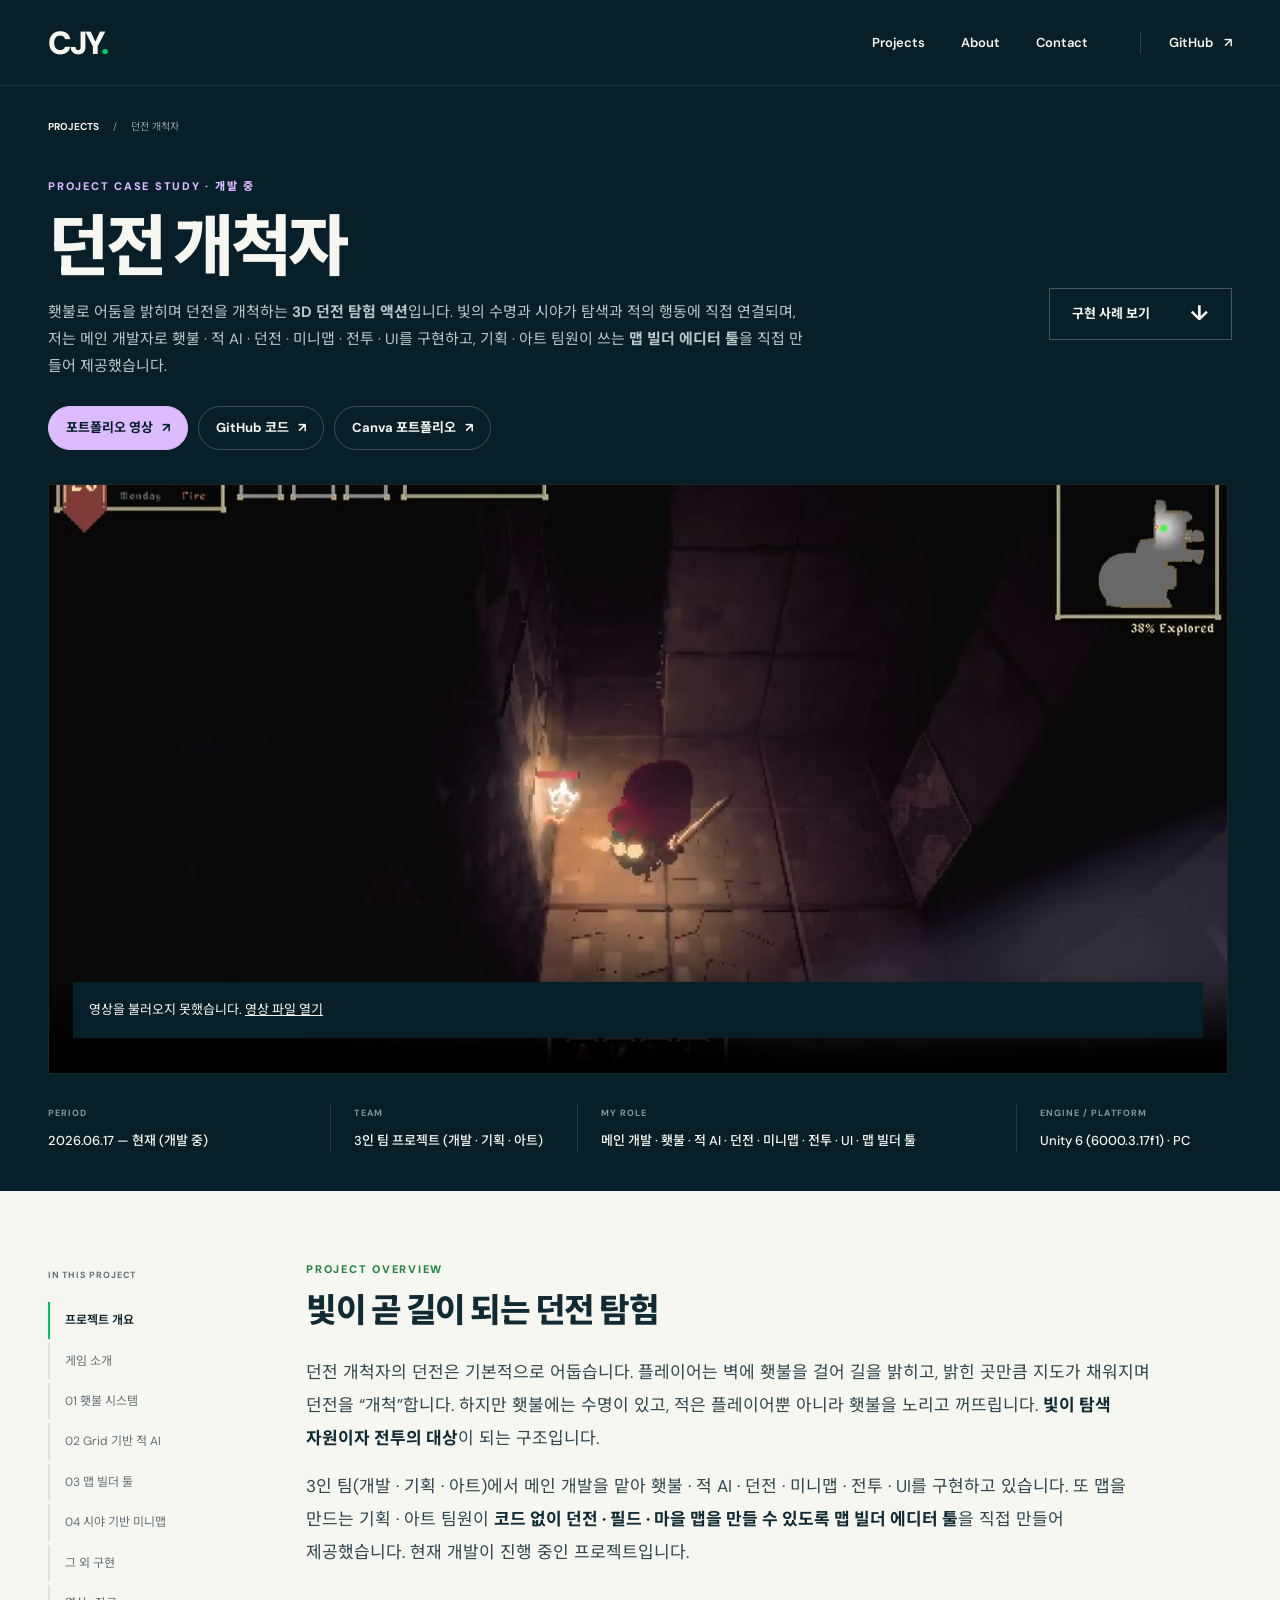
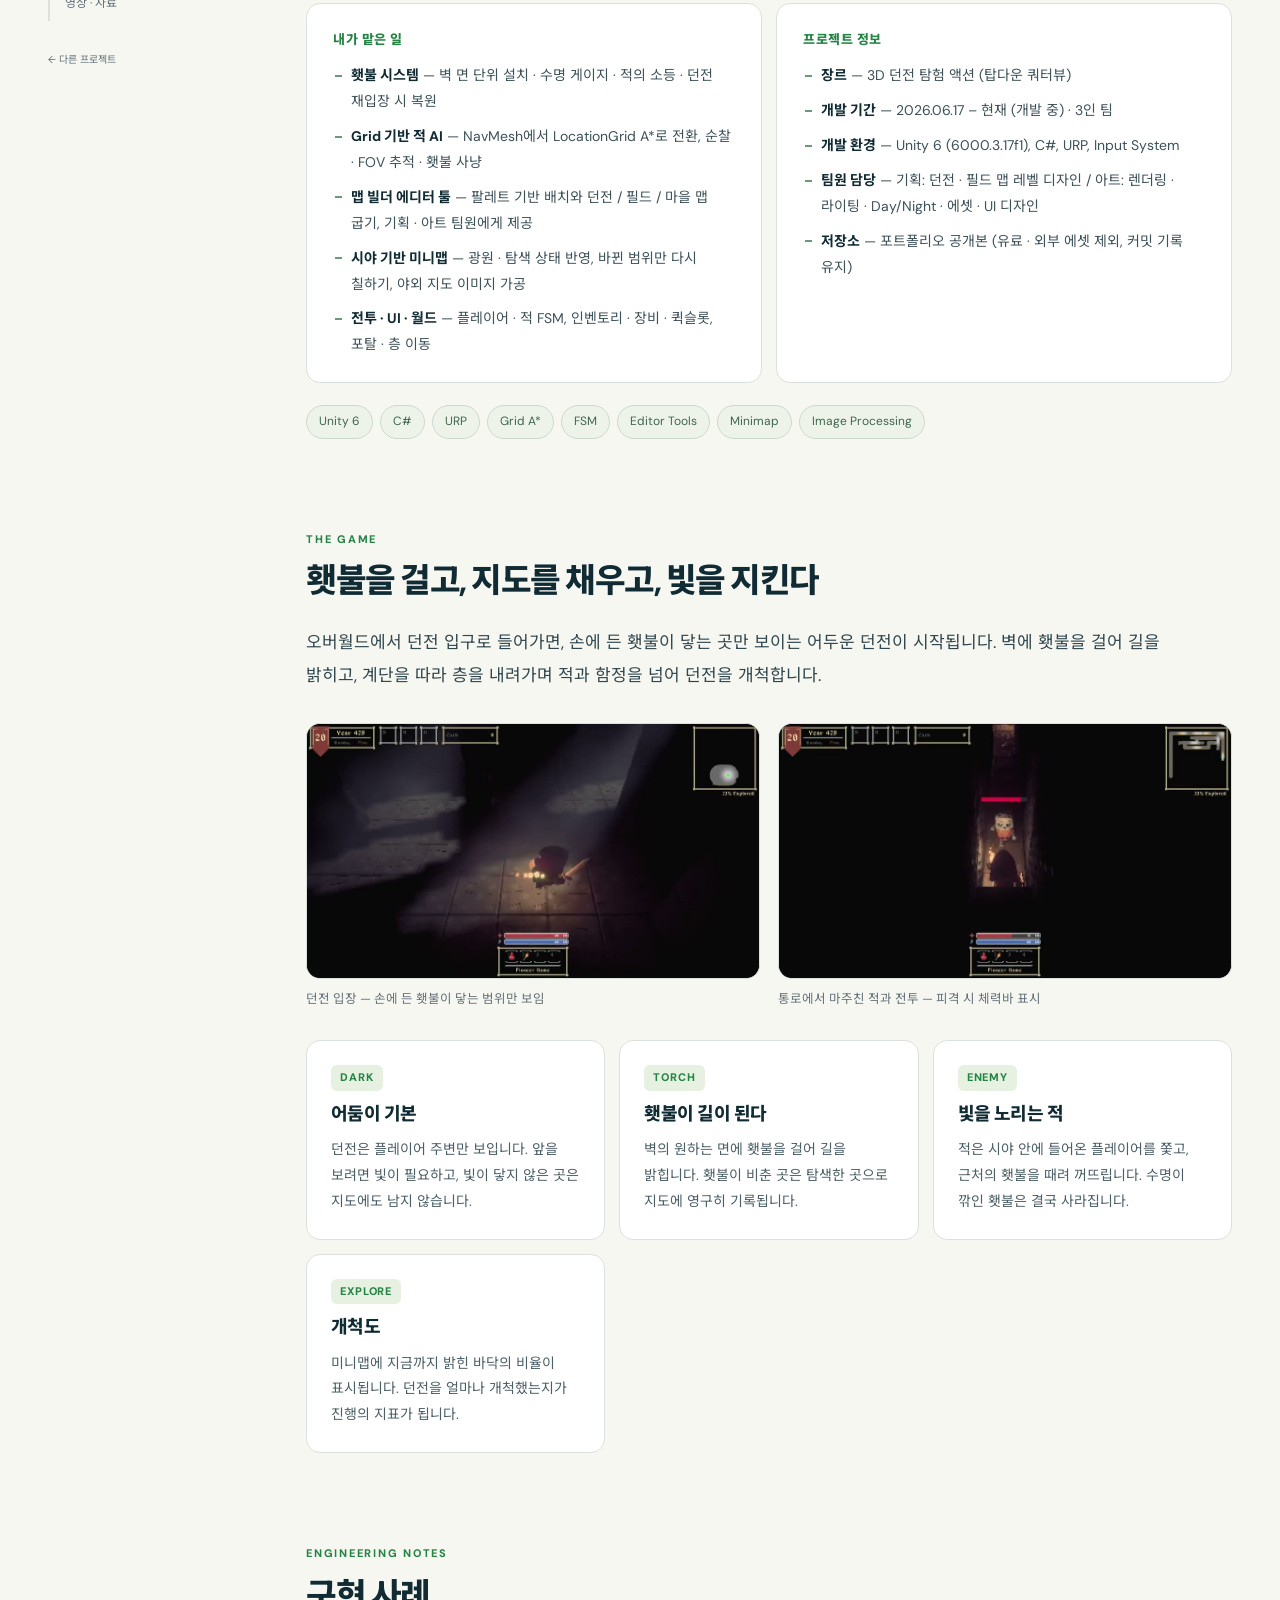
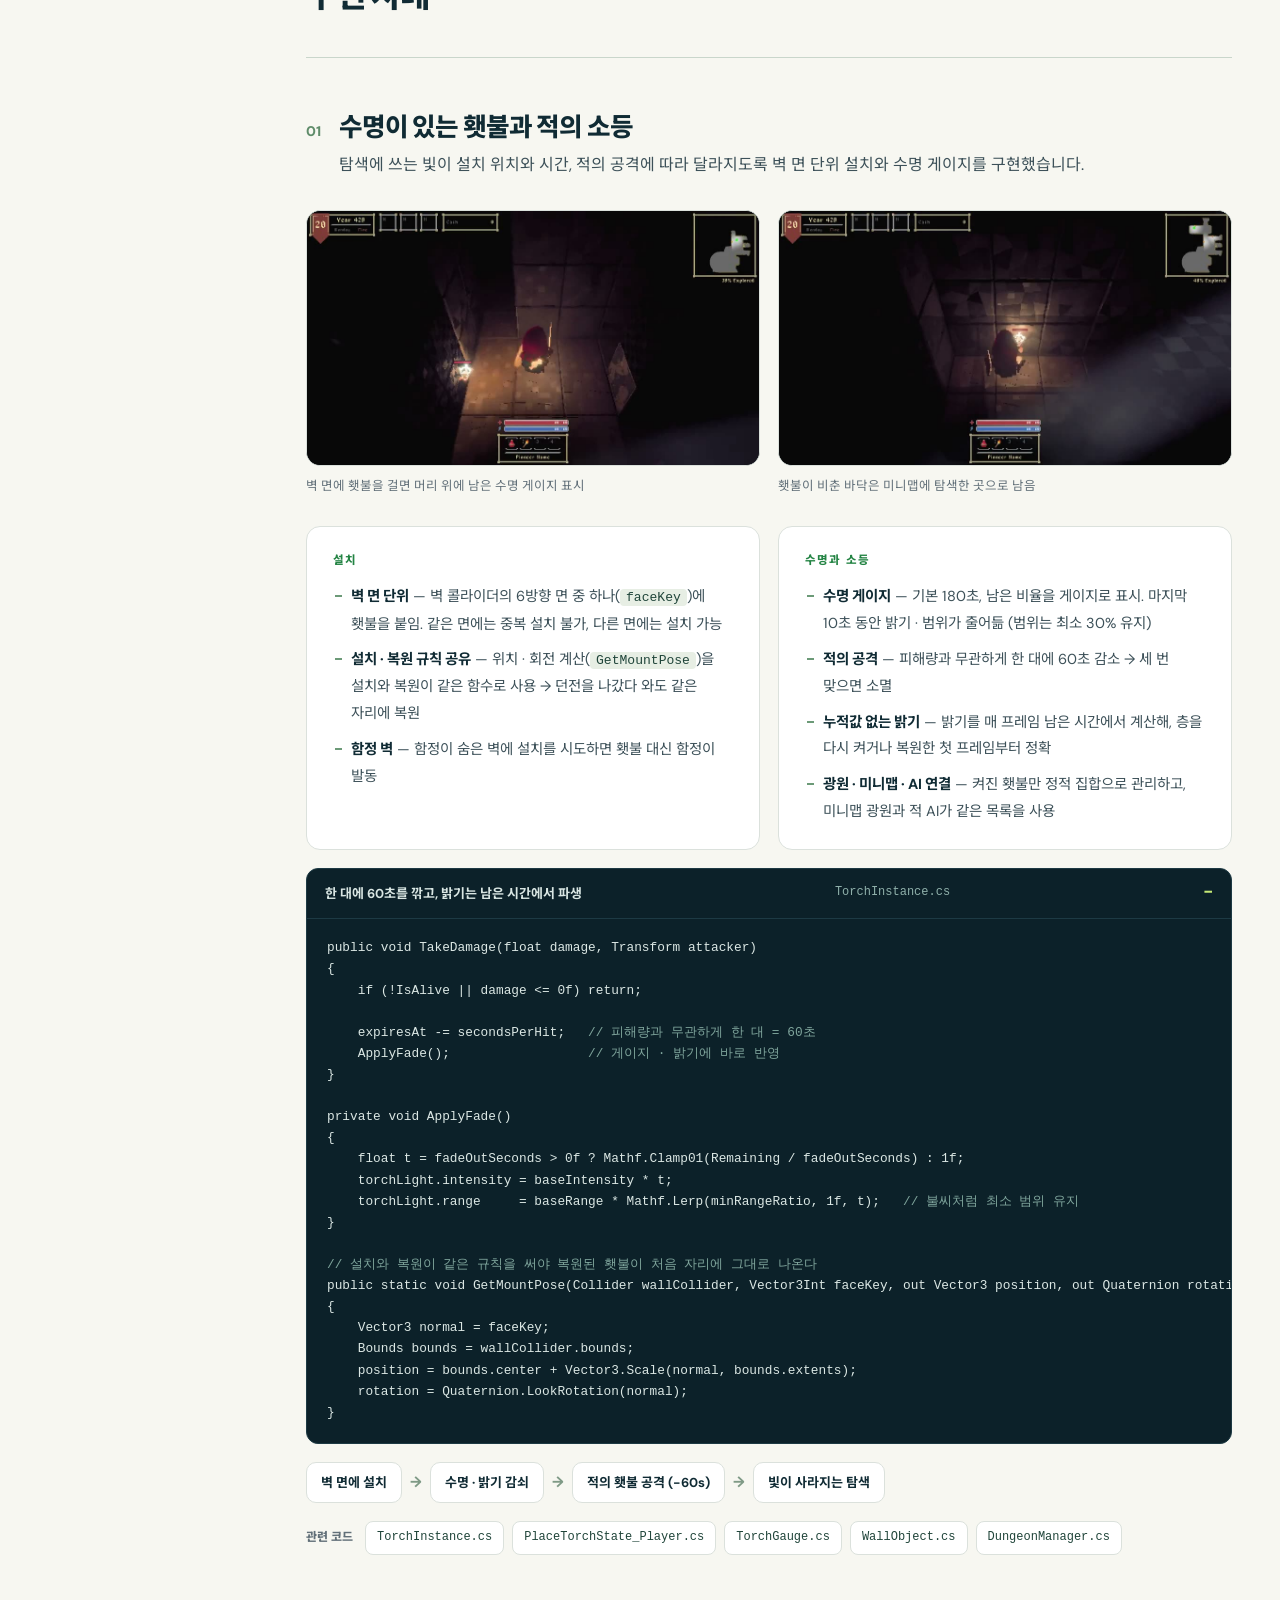
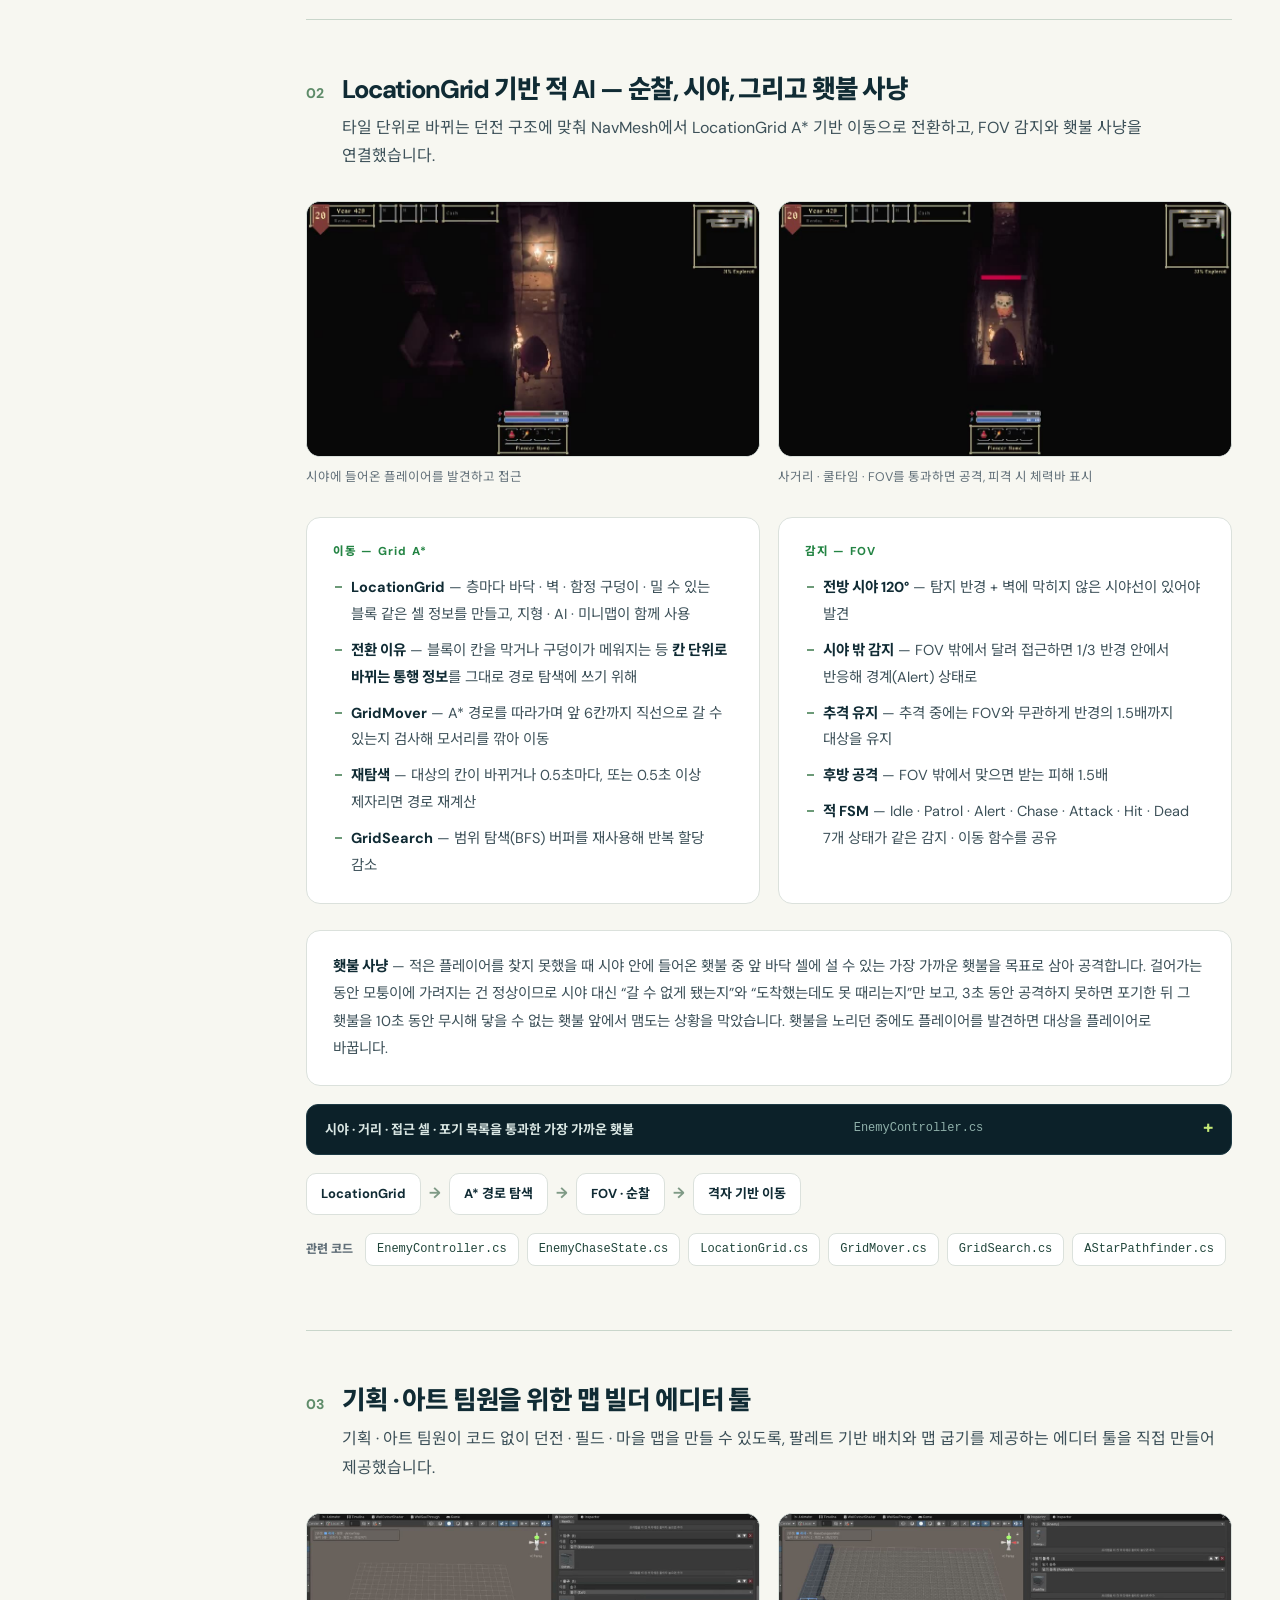
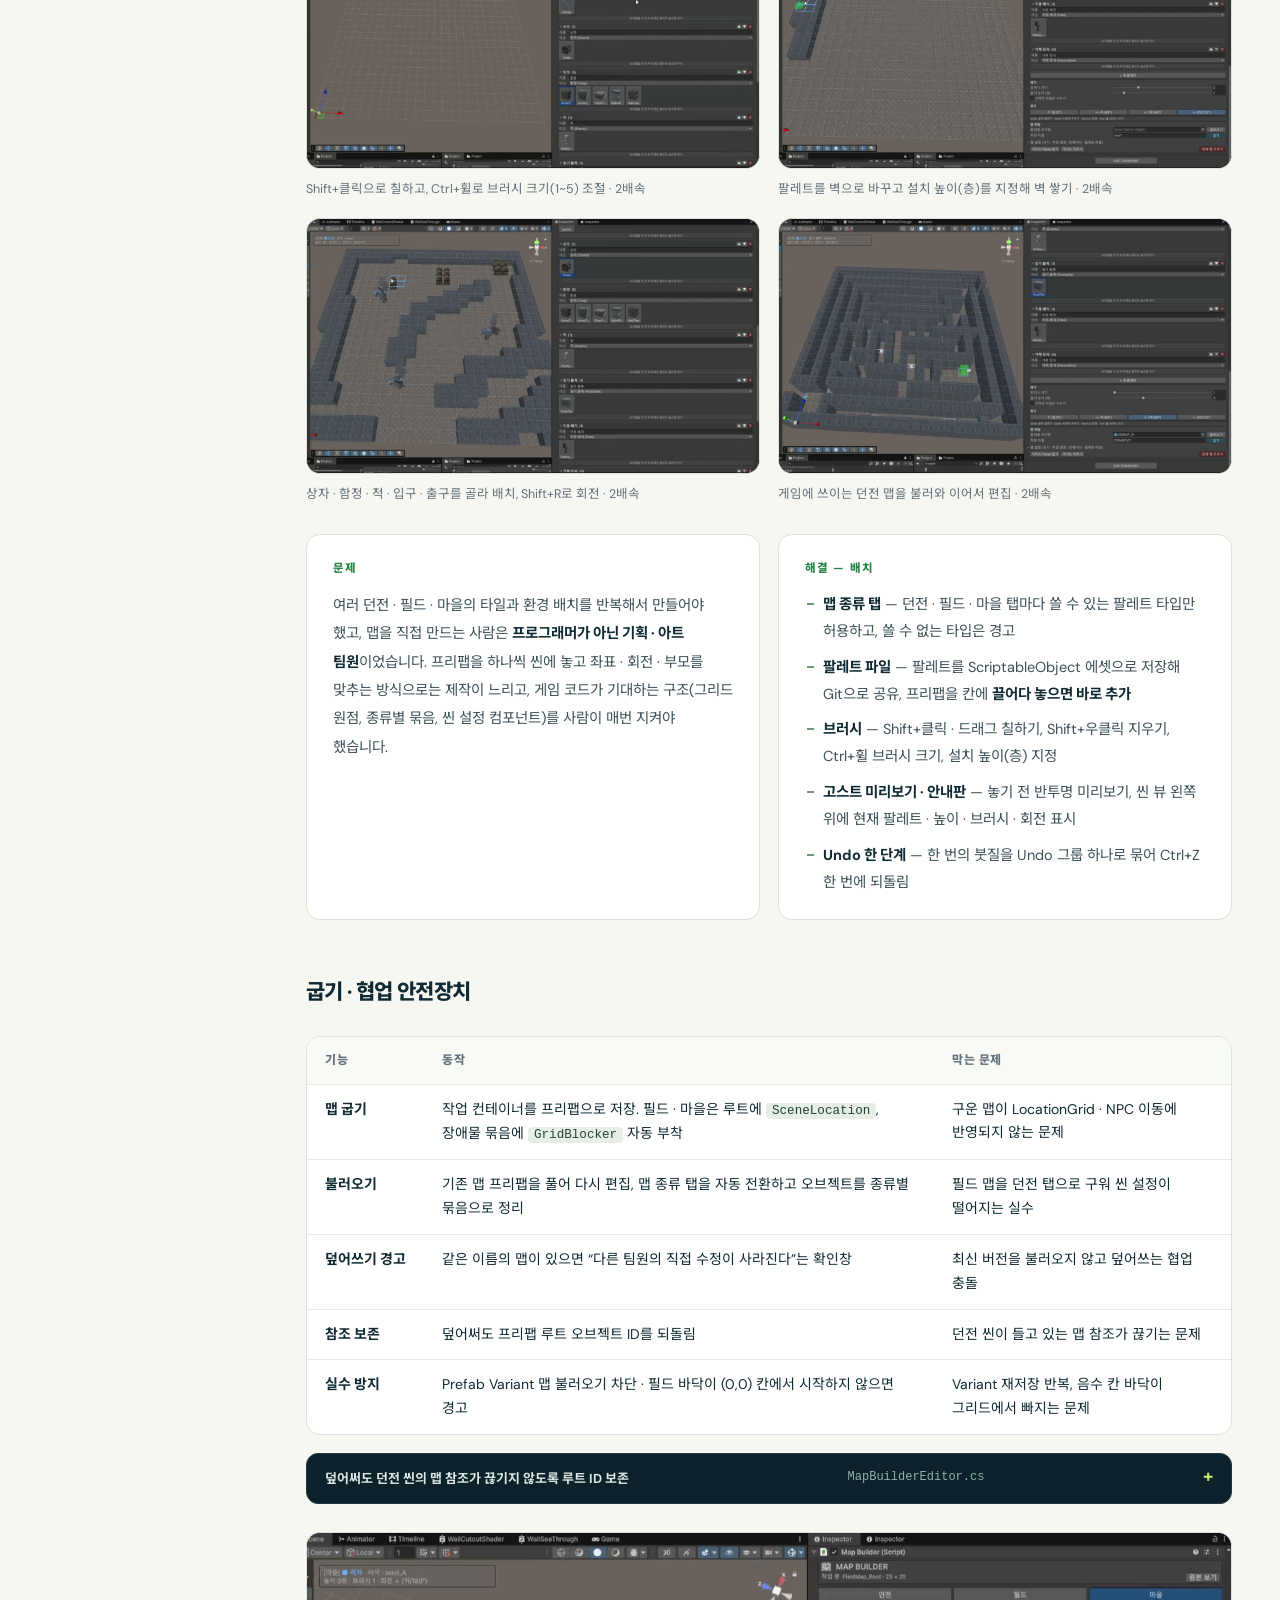
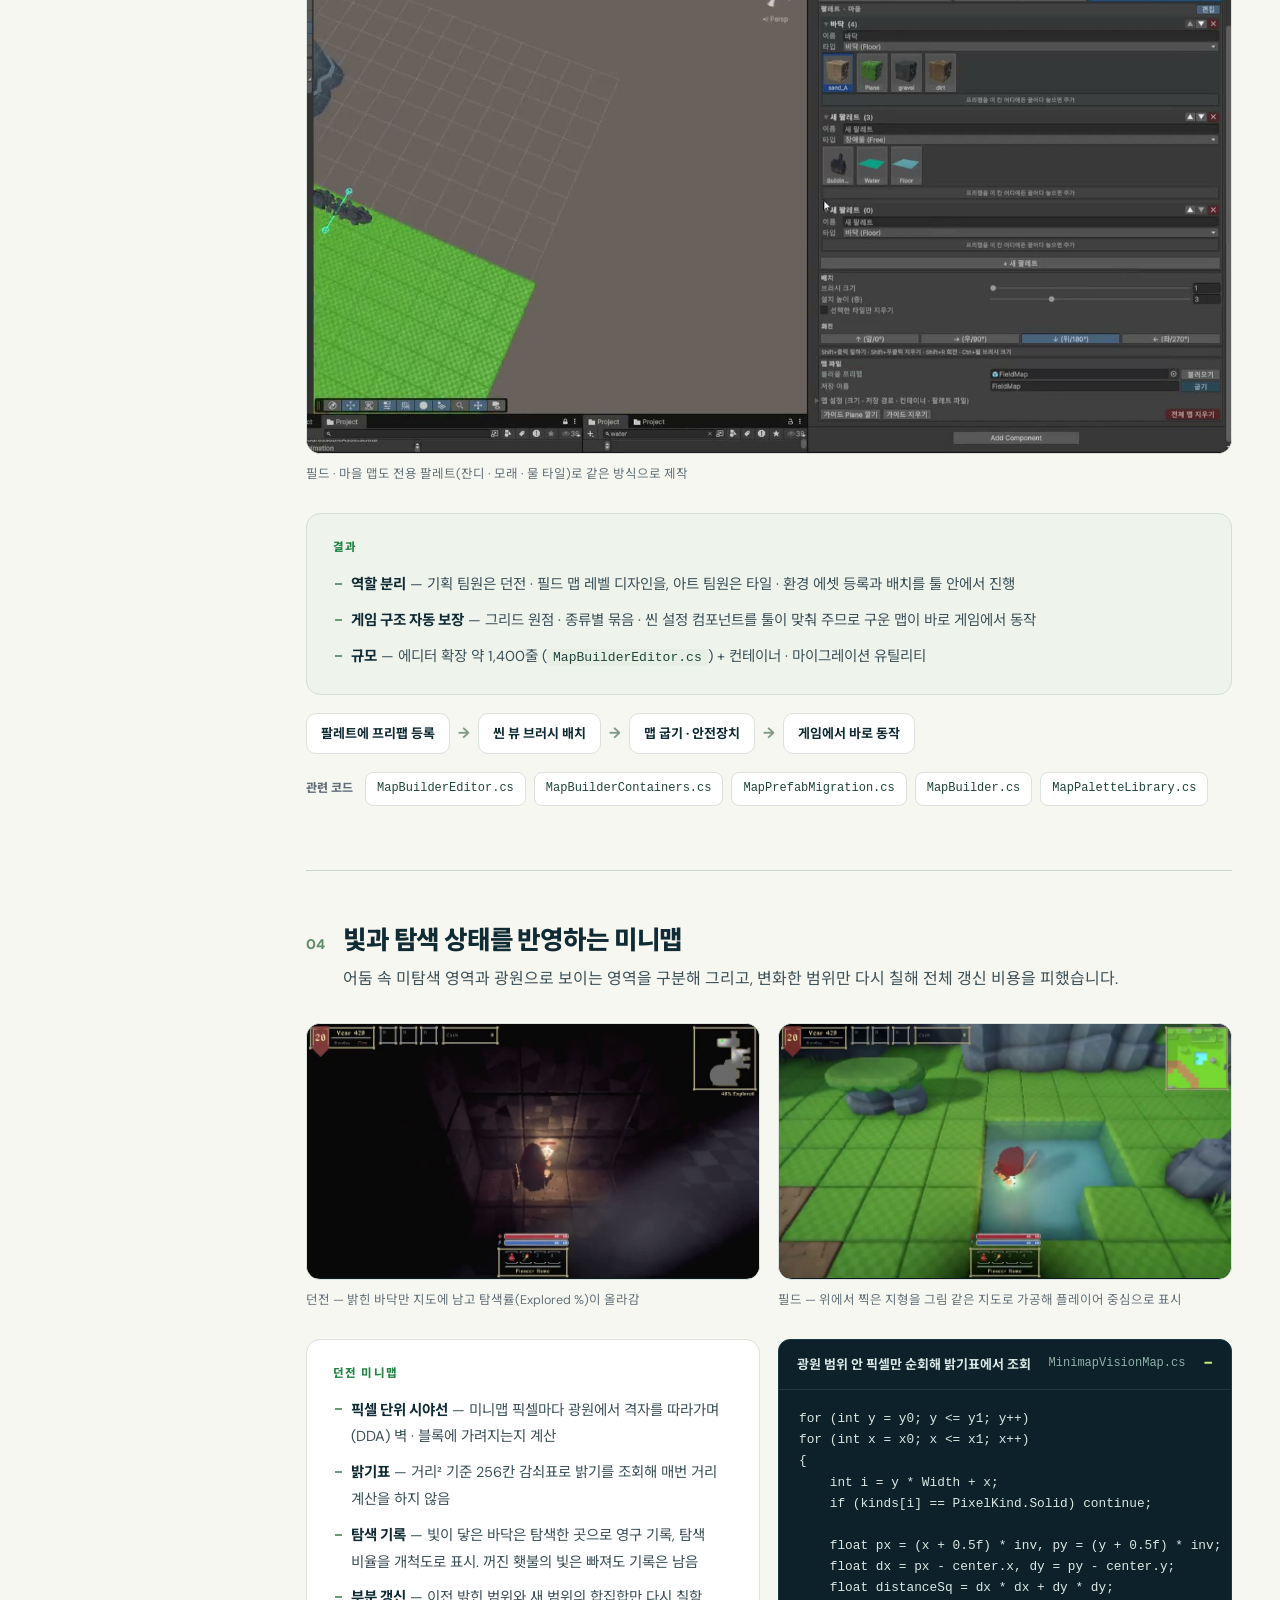
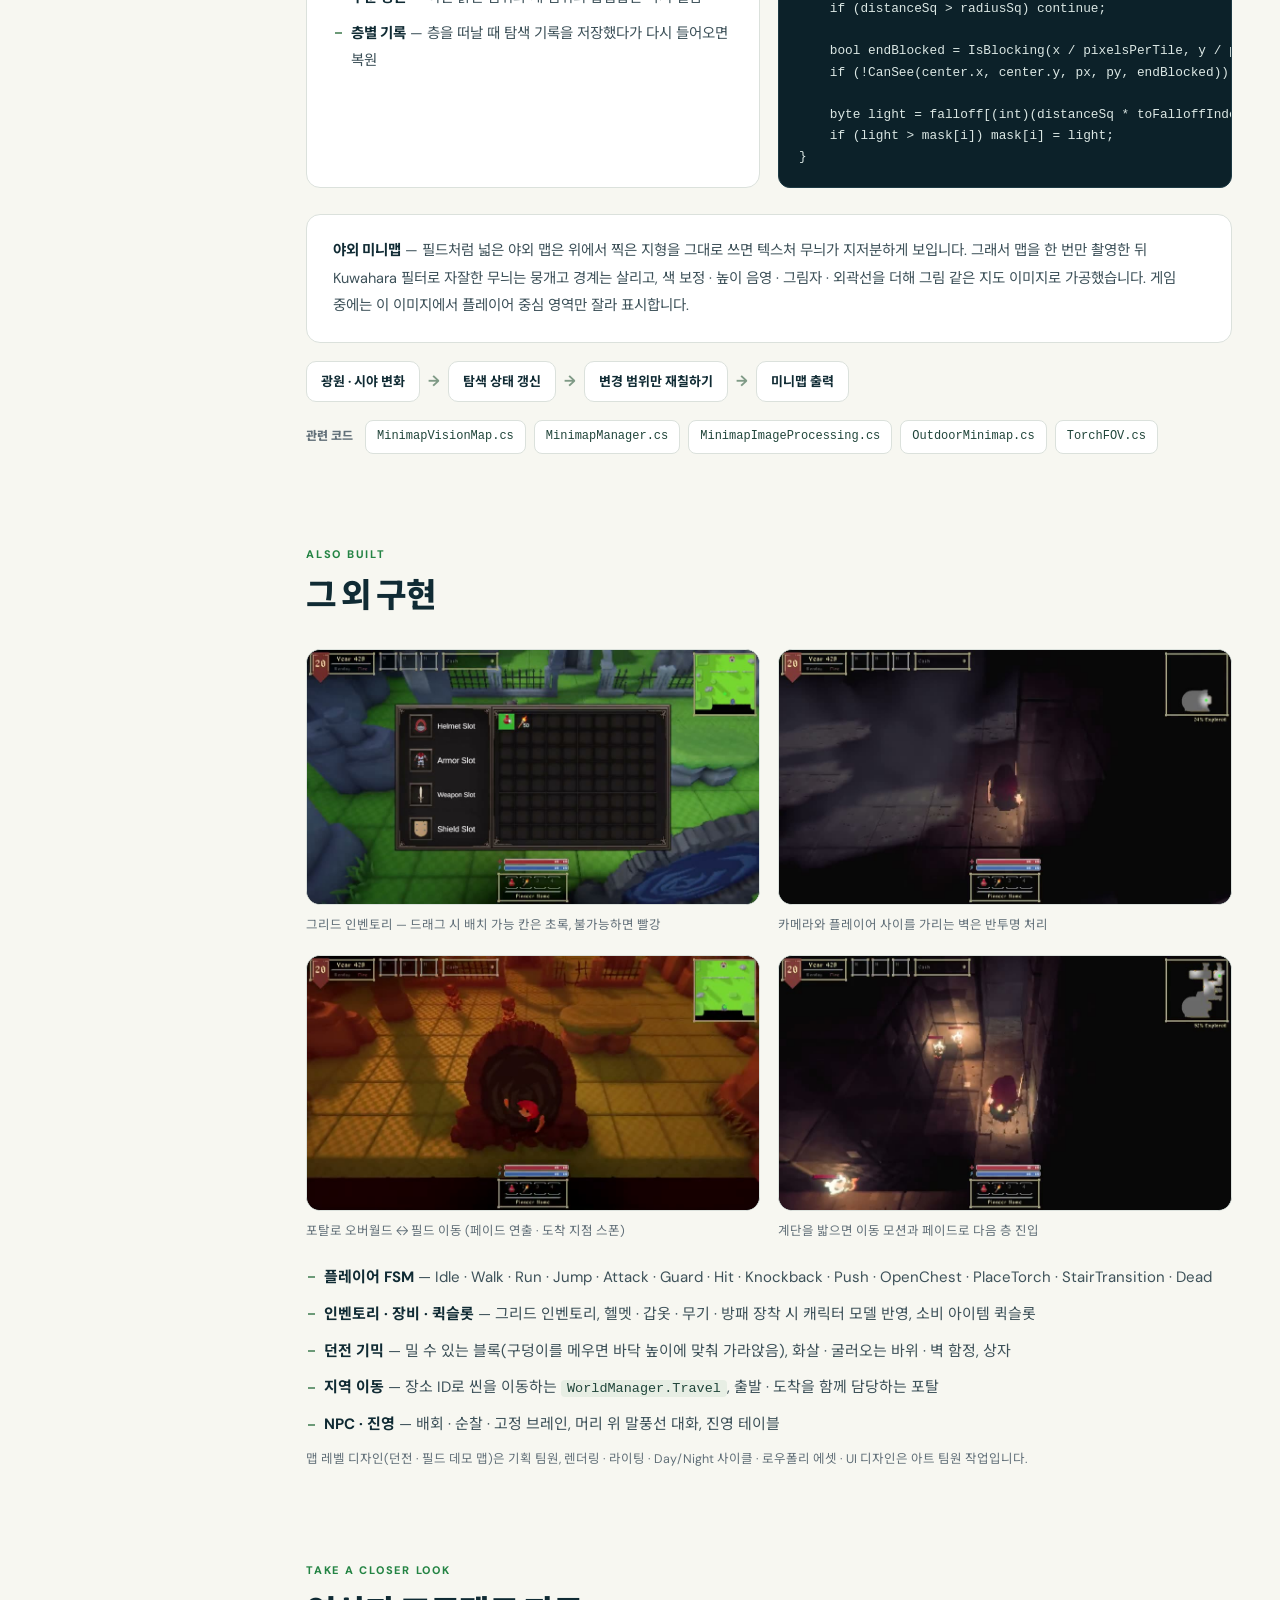
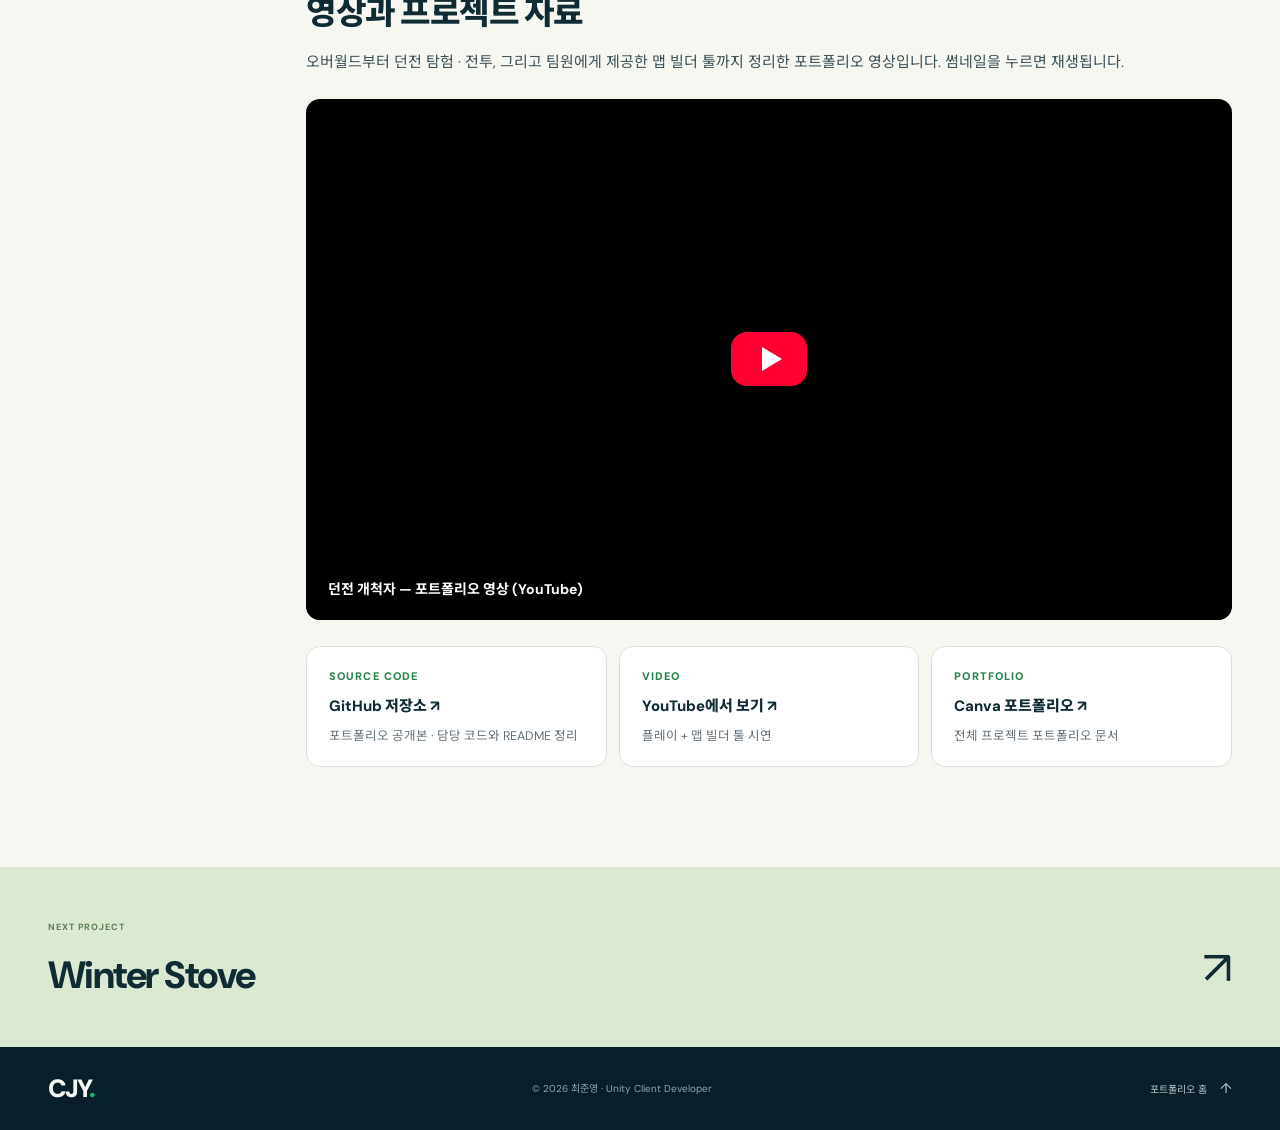
==== commit 929a657f: "프로젝트 상세 페이지 개요의 수치 카드 제거" ====
--- a/projects/dungeon-pioneer.html
+++ b/projects/dungeon-pioneer.html
@@ -64,13 +64,6 @@
   <p class="cs-lead">던전 개척자의 던전은 기본적으로 어둡습니다. 플레이어는 벽에 횃불을 걸어 길을 밝히고, 밝힌 곳만큼 지도가 채워지며 던전을 “개척”합니다. 하지만 횃불에는 수명이 있고, 적은 플레이어뿐 아니라 횃불을 노리고 꺼뜨립니다. <strong>빛이 탐색 자원이자 전투의 대상</strong>이 되는 구조입니다.</p>
   <p class="cs-lead">3인 팀(개발 · 기획 · 아트)에서 메인 개발을 맡아 횃불 · 적 AI · 던전 · 미니맵 · 전투 · UI를 구현하고 있습니다. 또 맵을 만드는 기획 · 아트 팀원이 <strong>코드 없이 던전 · 필드 · 마을 맵을 만들 수 있도록 맵 빌더 에디터 툴</strong>을 직접 만들어 제공했습니다. 현재 개발이 진행 중인 프로젝트입니다.</p>
 
-  <div class="cs-stats">
-    <div class="cs-stat"><b>≈74<small>%</small></b><span>저장소 전체 183커밋 중 직접 작성한 136커밋</span></div>
-    <div class="cs-stat"><b>180<small>s</small></b><span>횃불 기본 수명 — 적에게 한 대 맞을 때마다 60초 감소</span></div>
-    <div class="cs-stat"><b>120°</b><span>적의 전방 시야각 — 시야 밖은 탐지 반경 1/3</span></div>
-    <div class="cs-stat"><b>≈1,400<small>줄</small></b><span>팀원에게 제공한 팔레트 기반 맵 빌더 에디터 툴</span></div>
-  </div>
-
   <div class="cs-role">
     <div>
       <h3>내가 맡은 일</h3>
